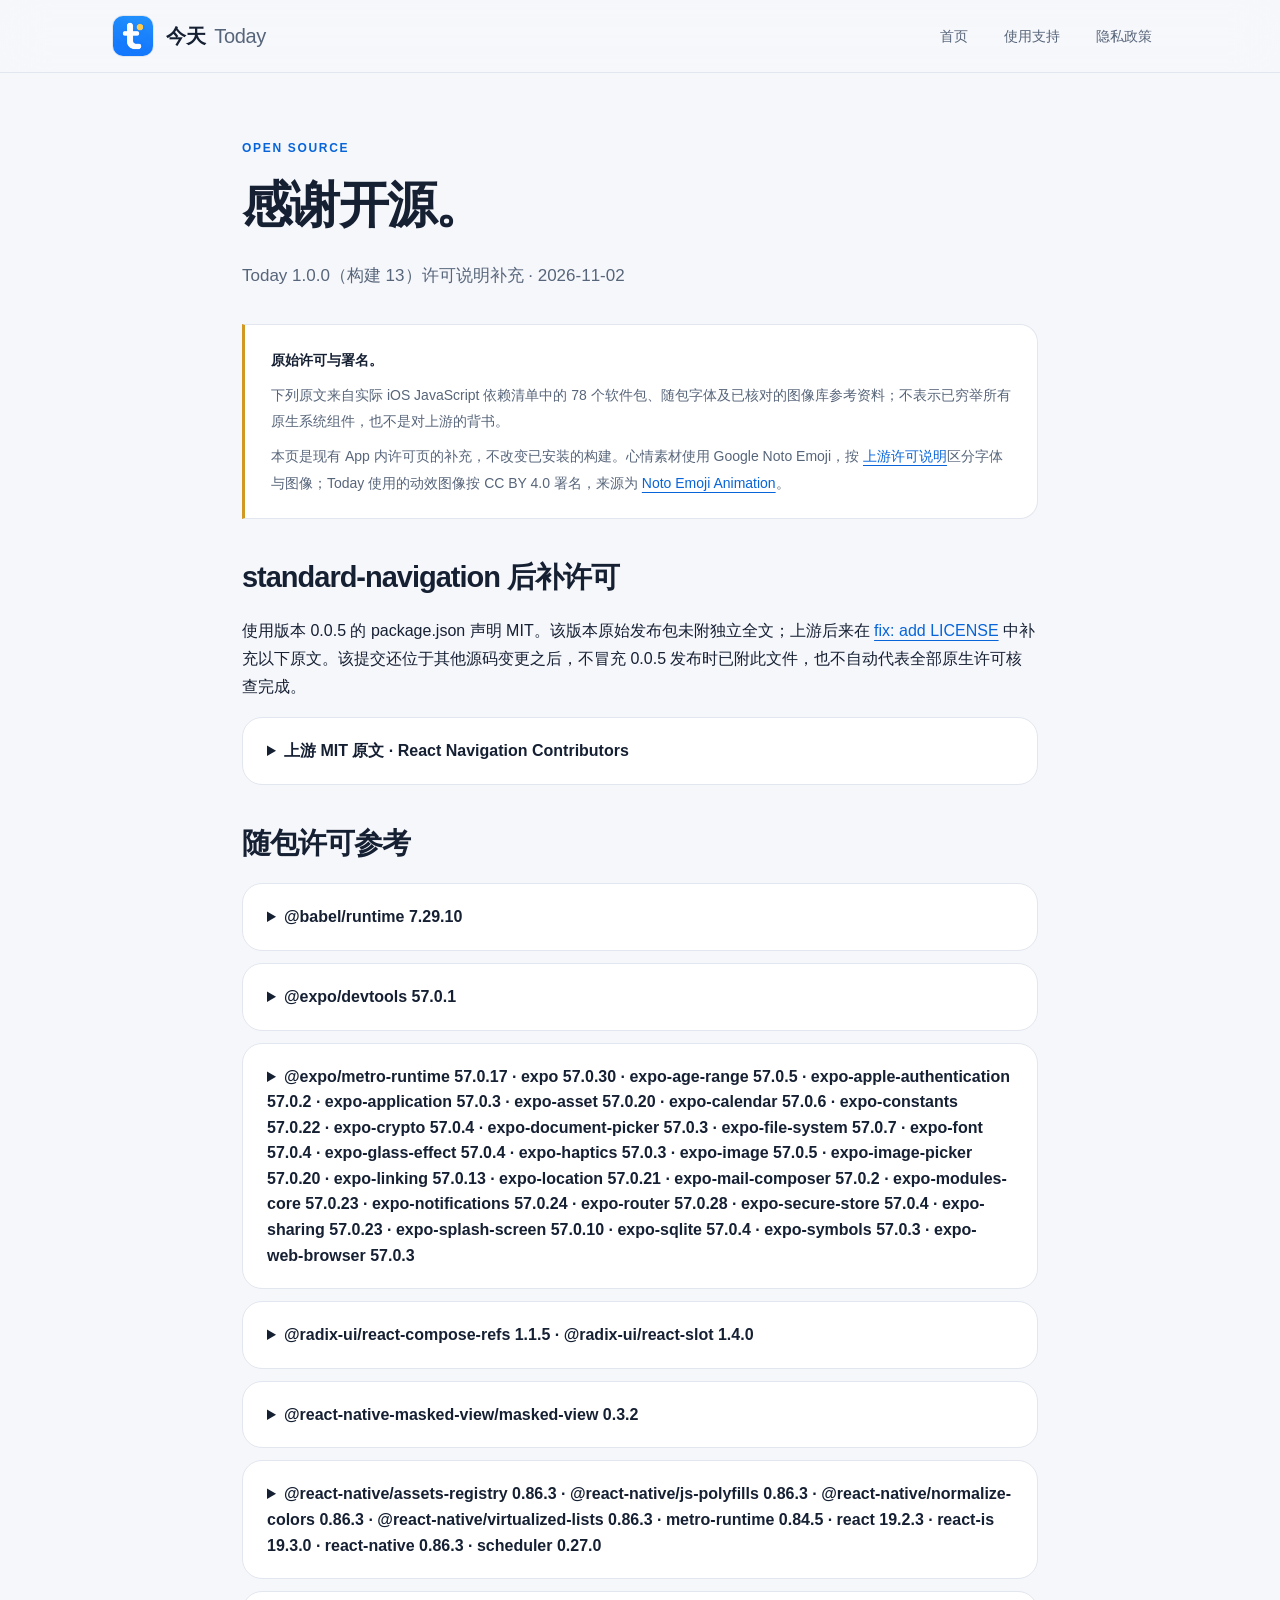
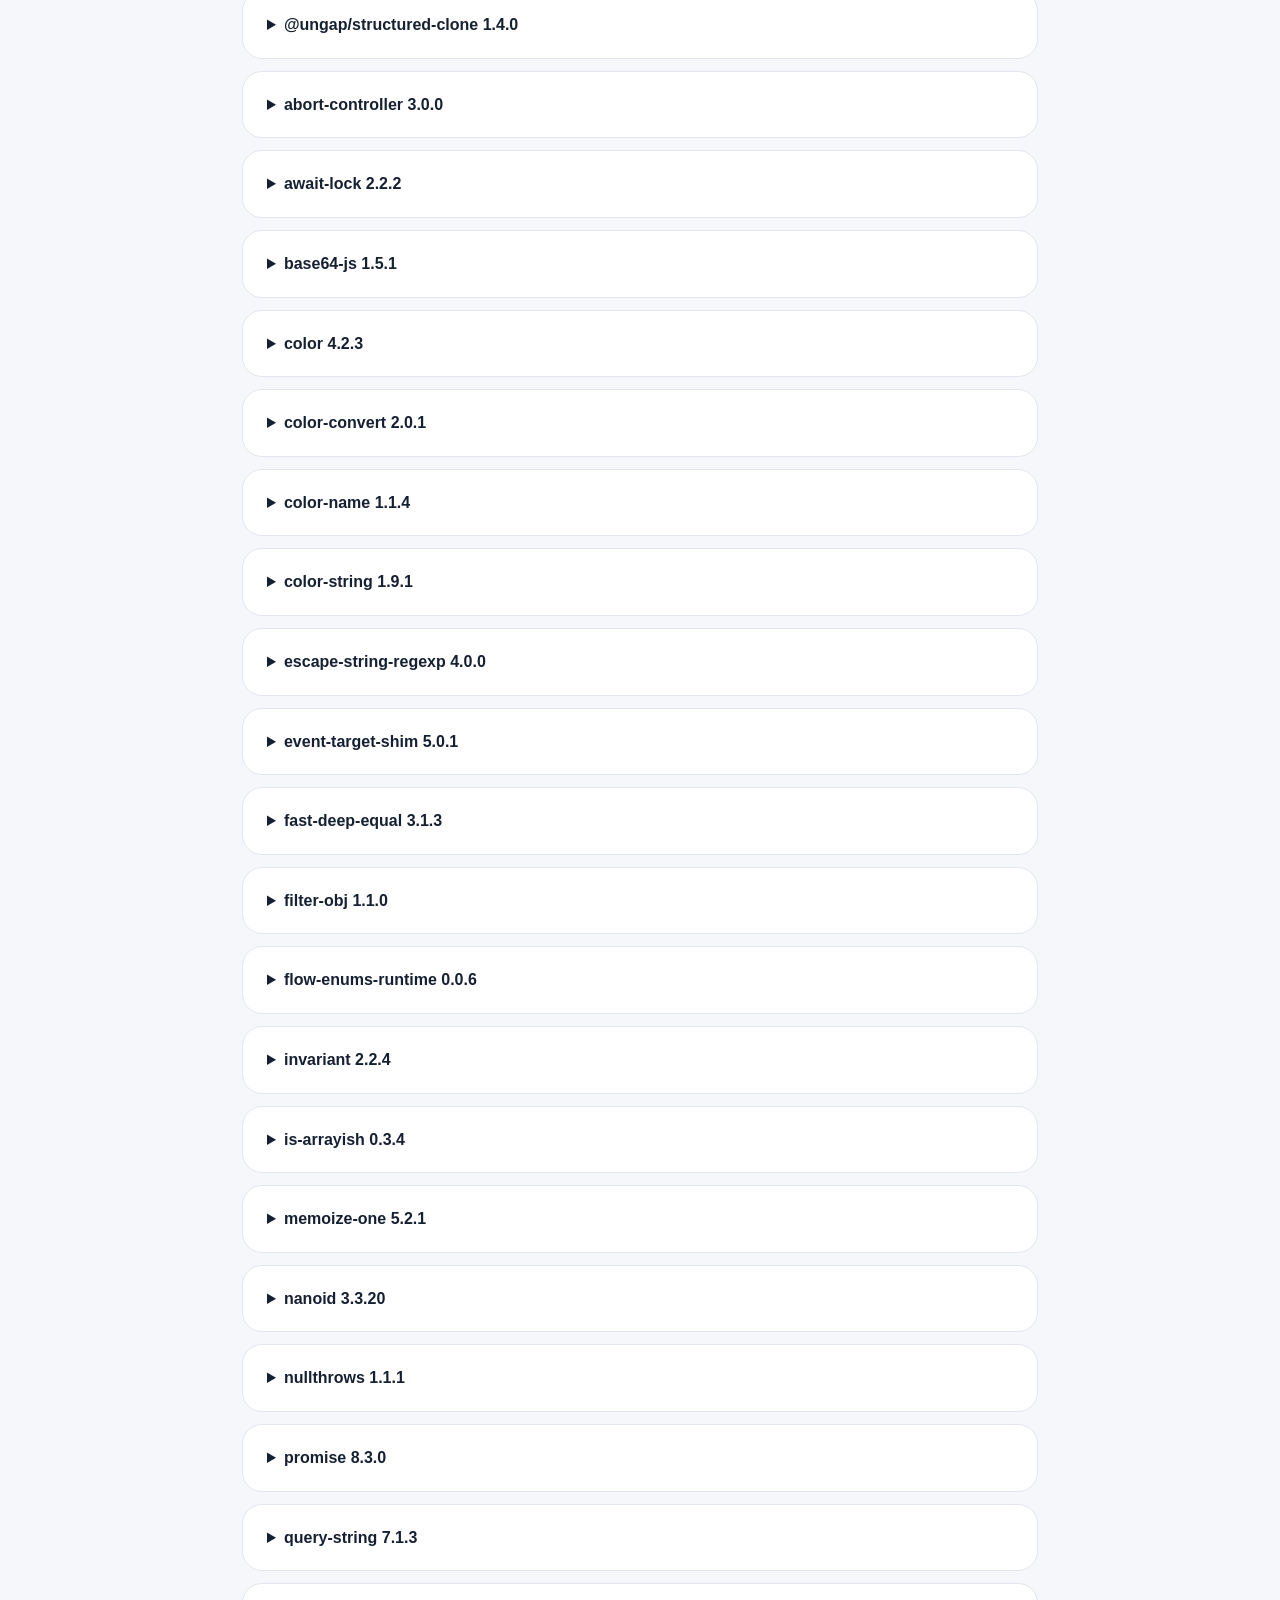
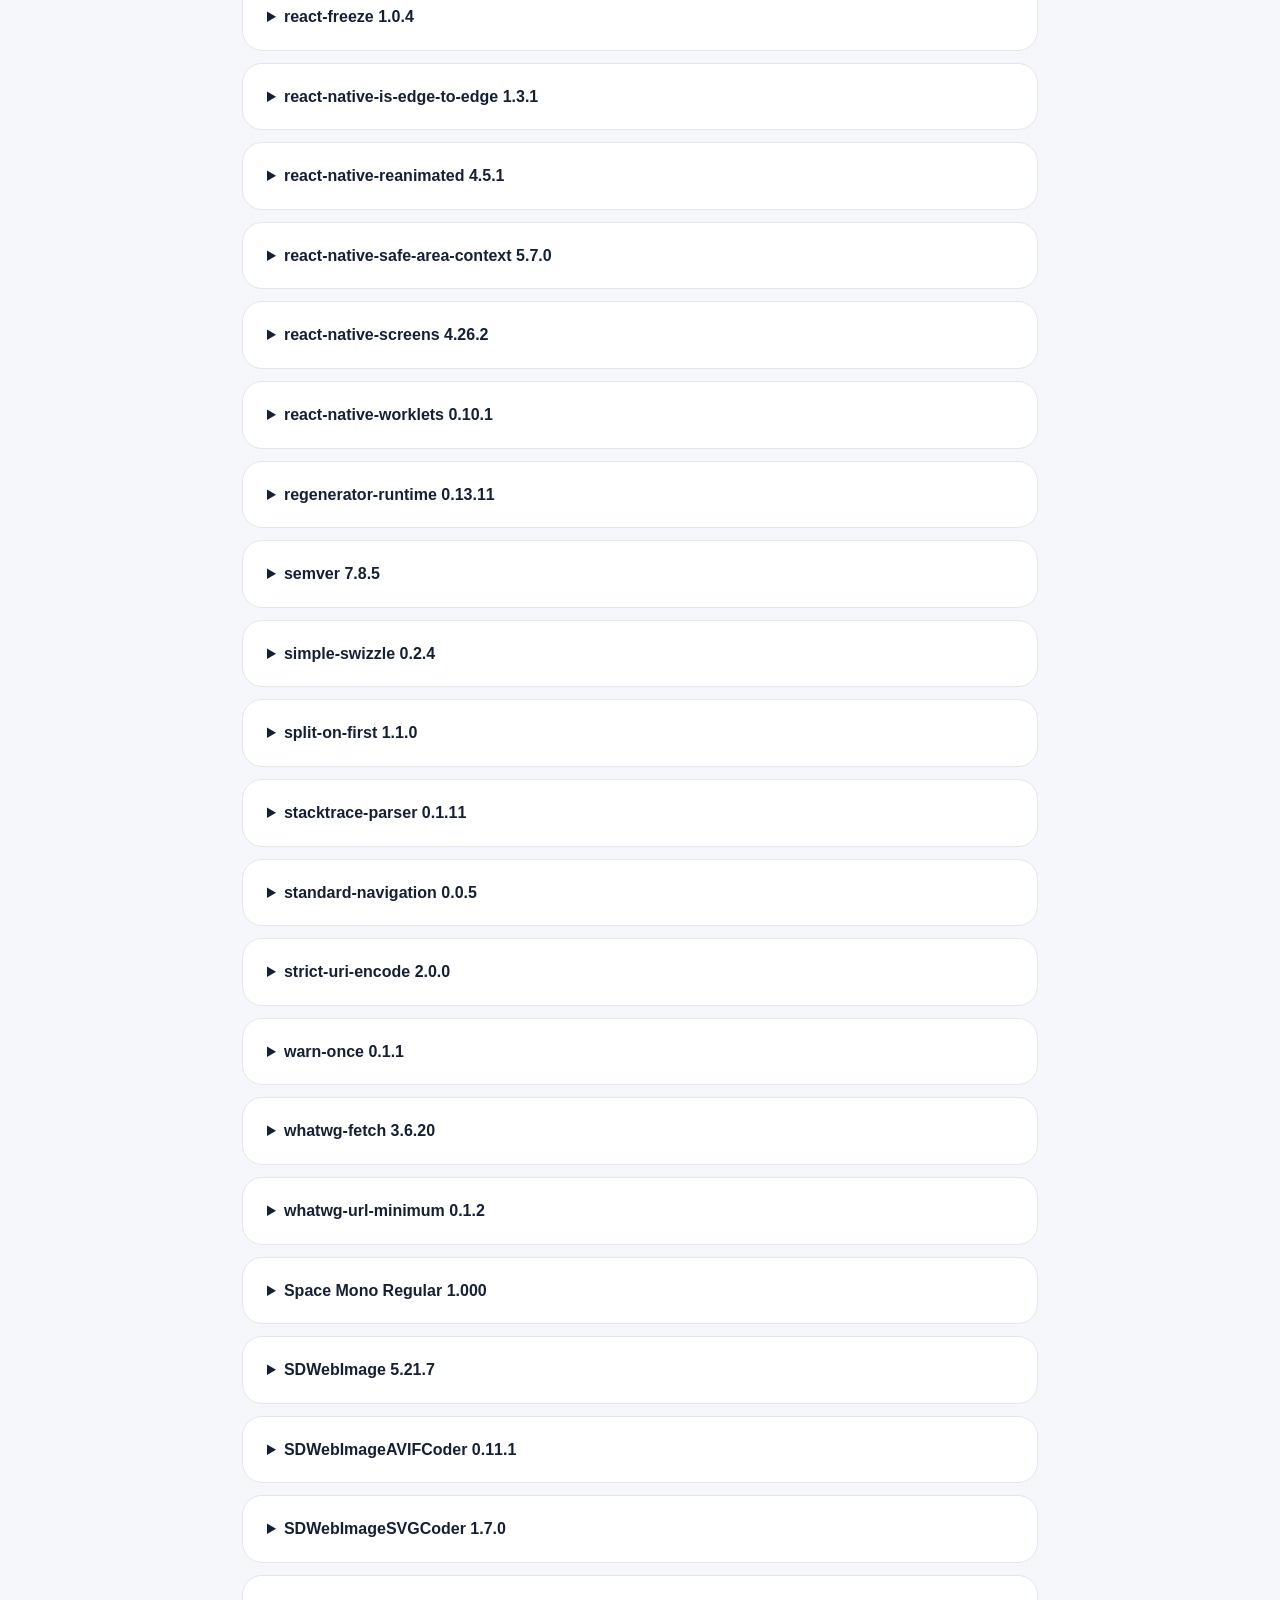
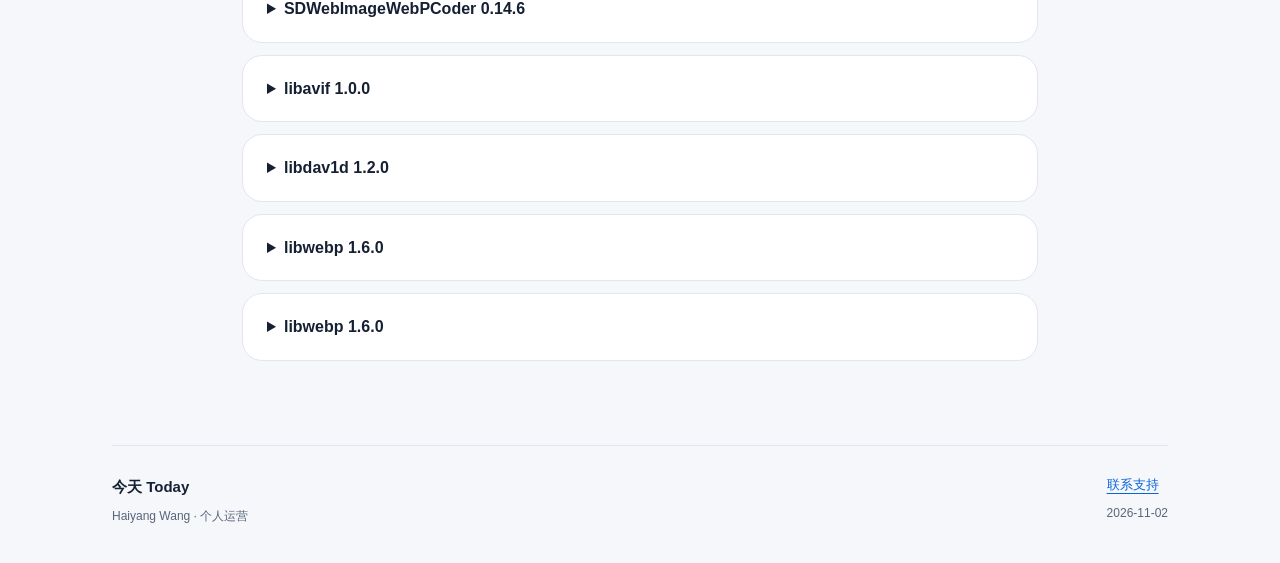
==== licenses.html @ b15b63c3 "Publish build 13 privacy, support and license supplement" ====
<!doctype html>
<html lang="zh-CN"><head><meta charset="utf-8"><meta name="viewport" content="width=device-width, initial-scale=1"><meta name="robots" content="noindex, nofollow"><meta name="color-scheme" content="light dark"><title>开源软件说明 · 今天 Today</title><link rel="icon" href="assets/app-icon.png"><link rel="stylesheet" href="assets/site.css"></head>
<body><a class="skip" href="#main">跳到正文</a><header class="site-header"><div class="header-inner"><a class="brand" href="index.html"><img src="assets/app-icon.png" width="42" height="42" alt=""><span>今天 <span class="brand-en">Today</span></span></a><nav aria-label="主要导航"><a href="index.html">首页</a><a href="support.html">使用支持</a><a href="privacy.html">隐私政策</a></nav></div></header>
<main id="main" class="page narrow"><header class="document-header"><p class="eyebrow">OPEN SOURCE</p><h1>感谢开源。</h1><p class="lead">Today 1.0.0（构建 13）许可说明补充 · 2026-11-02</p></header>
<aside class="notice"><strong>原始许可与署名。</strong><p>下列原文来自实际 iOS JavaScript 依赖清单中的 78 个软件包、随包字体及已核对的图像库参考资料；不表示已穷举所有原生系统组件，也不是对上游的背书。</p><p>本页是现有 App 内许可页的补充，不改变已安装的构建。心情素材使用 Google Noto Emoji，按 <a href="https://github.com/googlefonts/noto-emoji/blob/main/LICENSE" rel="noreferrer">上游许可说明</a>区分字体与图像；Today 使用的动效图像按 CC BY 4.0 署名，来源为 <a href="https://googlefonts.github.io/noto-emoji-animation/" rel="noreferrer">Noto Emoji Animation</a>。</p></aside>
<section class="faq" aria-labelledby="supplement"><h2 id="supplement">standard-navigation 后补许可</h2><p>使用版本 0.0.5 的 package.json 声明 MIT。该版本原始发布包未附独立全文；上游后来在 <a href="https://github.com/react-navigation/standard-navigation/commit/33f3d3c976a24bad9fe32583939318bc143fa41b" rel="noreferrer">fix: add LICENSE</a> 中补充以下原文。该提交还位于其他源码变更之后，不冒充 0.0.5 发布时已附此文件，也不自动代表全部原生许可核查完成。</p><details><summary>上游 MIT 原文 · React Navigation Contributors</summary><div><pre>MIT License

Copyright (c) 2026 React Navigation Contributors

Permission is hereby granted, free of charge, to any person obtaining a copy
of this software and associated documentation files (the &quot;Software&quot;), to deal
in the Software without restriction, including without limitation the rights
to use, copy, modify, merge, publish, distribute, sublicense, and/or sell
copies of the Software, and to permit persons to whom the Software is
furnished to do so, subject to the following conditions:

The above copyright notice and this permission notice shall be included in all
copies or substantial portions of the Software.

THE SOFTWARE IS PROVIDED &quot;AS IS&quot;, WITHOUT WARRANTY OF ANY KIND, EXPRESS OR
IMPLIED, INCLUDING BUT NOT LIMITED TO THE WARRANTIES OF MERCHANTABILITY,
FITNESS FOR A PARTICULAR PURPOSE AND NONINFRINGEMENT. IN NO EVENT SHALL THE
AUTHORS OR COPYRIGHT HOLDERS BE LIABLE FOR ANY CLAIM, DAMAGES OR OTHER
LIABILITY, WHETHER IN AN ACTION OF CONTRACT, TORT OR OTHERWISE, ARISING FROM,
OUT OF OR IN CONNECTION WITH THE SOFTWARE OR THE USE OR OTHER DEALINGS IN THE
SOFTWARE.
</pre></div></details></section>
<section class="faq" aria-labelledby="catalogue"><h2 id="catalogue">随包许可参考</h2><details><summary>@babel/runtime 7.29.10</summary><div><p>MIT</p><pre>MIT License

Copyright (c) 2014-present Sebastian McKenzie and other contributors

Permission is hereby granted, free of charge, to any person obtaining
a copy of this software and associated documentation files (the
&quot;Software&quot;), to deal in the Software without restriction, including
without limitation the rights to use, copy, modify, merge, publish,
distribute, sublicense, and/or sell copies of the Software, and to
permit persons to whom the Software is furnished to do so, subject to
the following conditions:

The above copyright notice and this permission notice shall be
included in all copies or substantial portions of the Software.

THE SOFTWARE IS PROVIDED &quot;AS IS&quot;, WITHOUT WARRANTY OF ANY KIND,
EXPRESS OR IMPLIED, INCLUDING BUT NOT LIMITED TO THE WARRANTIES OF
MERCHANTABILITY, FITNESS FOR A PARTICULAR PURPOSE AND
NONINFRINGEMENT. IN NO EVENT SHALL THE AUTHORS OR COPYRIGHT HOLDERS BE
LIABLE FOR ANY CLAIM, DAMAGES OR OTHER LIABILITY, WHETHER IN AN ACTION
OF CONTRACT, TORT OR OTHERWISE, ARISING FROM, OUT OF OR IN CONNECTION
WITH THE SOFTWARE OR THE USE OR OTHER DEALINGS IN THE SOFTWARE.
</pre></div></details>
<details><summary>@expo/devtools 57.0.1</summary><div><p>MIT</p><pre>The MIT License (MIT)

Copyright (c) 2015-present 650 Industries, Inc. (aka Expo)

Permission is hereby granted, free of charge, to any person obtaining a copy
of this software and associated documentation files (the &quot;Software&quot;), to deal
in the Software without restriction, including without limitation the rights
to use, copy, modify, merge, publish, distribute, sublicense, and/or sell
copies of the Software, and to permit persons to whom the Software is
furnished to do so, subject to the following conditions:

The above copyright notice and this permission notice shall be included in all
copies or substantial portions of the Software.

THE SOFTWARE IS PROVIDED &quot;AS IS&quot;, WITHOUT WARRANTY OF ANY KIND, EXPRESS OR
IMPLIED, INCLUDING BUT NOT LIMITED TO THE WARRANTIES OF MERCHANTABILITY,
FITNESS FOR A PARTICULAR PURPOSE AND NONINFRINGEMENT. IN NO EVENT SHALL THE
AUTHORS OR COPYRIGHT HOLDERS BE LIABLE FOR ANY CLAIM, DAMAGES OR OTHER
LIABILITY, WHETHER IN AN ACTION OF CONTRACT, TORT OR OTHERWISE, ARISING FROM,
OUT OF OR IN CONNECTION WITH THE SOFTWARE OR THE USE OR OTHER DEALINGS IN THE
SOFTWARE.

</pre></div></details>
<details><summary>@expo/metro-runtime 57.0.17 · expo 57.0.30 · expo-age-range 57.0.5 · expo-apple-authentication 57.0.2 · expo-application 57.0.3 · expo-asset 57.0.20 · expo-calendar 57.0.6 · expo-constants 57.0.22 · expo-crypto 57.0.4 · expo-document-picker 57.0.3 · expo-file-system 57.0.7 · expo-font 57.0.4 · expo-glass-effect 57.0.4 · expo-haptics 57.0.3 · expo-image 57.0.5 · expo-image-picker 57.0.20 · expo-linking 57.0.13 · expo-location 57.0.21 · expo-mail-composer 57.0.2 · expo-modules-core 57.0.23 · expo-notifications 57.0.24 · expo-router 57.0.28 · expo-secure-store 57.0.4 · expo-sharing 57.0.23 · expo-splash-screen 57.0.10 · expo-sqlite 57.0.4 · expo-symbols 57.0.3 · expo-web-browser 57.0.3</summary><div><p>MIT</p><pre>The MIT License (MIT)

Copyright (c) 2015-present 650 Industries, Inc. (aka Expo)

Permission is hereby granted, free of charge, to any person obtaining a copy
of this software and associated documentation files (the &quot;Software&quot;), to deal
in the Software without restriction, including without limitation the rights
to use, copy, modify, merge, publish, distribute, sublicense, and/or sell
copies of the Software, and to permit persons to whom the Software is
furnished to do so, subject to the following conditions:

The above copyright notice and this permission notice shall be included in all
copies or substantial portions of the Software.

THE SOFTWARE IS PROVIDED &quot;AS IS&quot;, WITHOUT WARRANTY OF ANY KIND, EXPRESS OR
IMPLIED, INCLUDING BUT NOT LIMITED TO THE WARRANTIES OF MERCHANTABILITY,
FITNESS FOR A PARTICULAR PURPOSE AND NONINFRINGEMENT. IN NO EVENT SHALL THE
AUTHORS OR COPYRIGHT HOLDERS BE LIABLE FOR ANY CLAIM, DAMAGES OR OTHER
LIABILITY, WHETHER IN AN ACTION OF CONTRACT, TORT OR OTHERWISE, ARISING FROM,
OUT OF OR IN CONNECTION WITH THE SOFTWARE OR THE USE OR OTHER DEALINGS IN THE
SOFTWARE.
</pre></div></details>
<details><summary>@radix-ui/react-compose-refs 1.1.5 · @radix-ui/react-slot 1.4.0</summary><div><p>MIT</p><pre>MIT License

Copyright (c) 2022 WorkOS

Permission is hereby granted, free of charge, to any person obtaining a copy
of this software and associated documentation files (the &quot;Software&quot;), to deal
in the Software without restriction, including without limitation the rights
to use, copy, modify, merge, publish, distribute, sublicense, and/or sell
copies of the Software, and to permit persons to whom the Software is
furnished to do so, subject to the following conditions:

The above copyright notice and this permission notice shall be included in all
copies or substantial portions of the Software.

THE SOFTWARE IS PROVIDED &quot;AS IS&quot;, WITHOUT WARRANTY OF ANY KIND, EXPRESS OR
IMPLIED, INCLUDING BUT NOT LIMITED TO THE WARRANTIES OF MERCHANTABILITY,
FITNESS FOR A PARTICULAR PURPOSE AND NONINFRINGEMENT. IN NO EVENT SHALL THE
AUTHORS OR COPYRIGHT HOLDERS BE LIABLE FOR ANY CLAIM, DAMAGES OR OTHER
LIABILITY, WHETHER IN AN ACTION OF CONTRACT, TORT OR OTHERWISE, ARISING FROM,
OUT OF OR IN CONNECTION WITH THE SOFTWARE OR THE USE OR OTHER DEALINGS IN THE
SOFTWARE.
</pre></div></details>
<details><summary>@react-native-masked-view/masked-view 0.3.2</summary><div><p>MIT</p><pre>MIT License

Copyright (c) 2015-present, Facebook, Inc.

Permission is hereby granted, free of charge, to any person obtaining a copy
of this software and associated documentation files (the &quot;Software&quot;), to deal
in the Software without restriction, including without limitation the rights
to use, copy, modify, merge, publish, distribute, sublicense, and/or sell
copies of the Software, and to permit persons to whom the Software is
furnished to do so, subject to the following conditions:

The above copyright notice and this permission notice shall be included in all
copies or substantial portions of the Software.

THE SOFTWARE IS PROVIDED &quot;AS IS&quot;, WITHOUT WARRANTY OF ANY KIND, EXPRESS OR
IMPLIED, INCLUDING BUT NOT LIMITED TO THE WARRANTIES OF MERCHANTABILITY,
FITNESS FOR A PARTICULAR PURPOSE AND NONINFRINGEMENT. IN NO EVENT SHALL THE
AUTHORS OR COPYRIGHT HOLDERS BE LIABLE FOR ANY CLAIM, DAMAGES OR OTHER
LIABILITY, WHETHER IN AN ACTION OF CONTRACT, TORT OR OTHERWISE, ARISING FROM,
OUT OF OR IN CONNECTION WITH THE SOFTWARE OR THE USE OR OTHER DEALINGS IN THE
SOFTWARE.
</pre></div></details>
<details><summary>@react-native/assets-registry 0.86.3 · @react-native/js-polyfills 0.86.3 · @react-native/normalize-colors 0.86.3 · @react-native/virtualized-lists 0.86.3 · metro-runtime 0.84.5 · react 19.2.3 · react-is 19.3.0 · react-native 0.86.3 · scheduler 0.27.0</summary><div><p>MIT</p><pre>MIT License

Copyright (c) Meta Platforms, Inc. and affiliates.

Permission is hereby granted, free of charge, to any person obtaining a copy
of this software and associated documentation files (the &quot;Software&quot;), to deal
in the Software without restriction, including without limitation the rights
to use, copy, modify, merge, publish, distribute, sublicense, and/or sell
copies of the Software, and to permit persons to whom the Software is
furnished to do so, subject to the following conditions:

The above copyright notice and this permission notice shall be included in all
copies or substantial portions of the Software.

THE SOFTWARE IS PROVIDED &quot;AS IS&quot;, WITHOUT WARRANTY OF ANY KIND, EXPRESS OR
IMPLIED, INCLUDING BUT NOT LIMITED TO THE WARRANTIES OF MERCHANTABILITY,
FITNESS FOR A PARTICULAR PURPOSE AND NONINFRINGEMENT. IN NO EVENT SHALL THE
AUTHORS OR COPYRIGHT HOLDERS BE LIABLE FOR ANY CLAIM, DAMAGES OR OTHER
LIABILITY, WHETHER IN AN ACTION OF CONTRACT, TORT OR OTHERWISE, ARISING FROM,
OUT OF OR IN CONNECTION WITH THE SOFTWARE OR THE USE OR OTHER DEALINGS IN THE
SOFTWARE.
</pre></div></details>
<details><summary>@ungap/structured-clone 1.4.0</summary><div><p>ISC</p><pre>ISC License

Copyright (c) 2021, Andrea Giammarchi, @WebReflection

Permission to use, copy, modify, and/or distribute this software for any
purpose with or without fee is hereby granted, provided that the above
copyright notice and this permission notice appear in all copies.

THE SOFTWARE IS PROVIDED &quot;AS IS&quot; AND THE AUTHOR DISCLAIMS ALL WARRANTIES WITH
REGARD TO THIS SOFTWARE INCLUDING ALL IMPLIED WARRANTIES OF MERCHANTABILITY
AND FITNESS. IN NO EVENT SHALL THE AUTHOR BE LIABLE FOR ANY SPECIAL, DIRECT,
INDIRECT, OR CONSEQUENTIAL DAMAGES OR ANY DAMAGES WHATSOEVER RESULTING FROM
LOSS OF USE, DATA OR PROFITS, WHETHER IN AN ACTION OF CONTRACT, NEGLIGENCE
OR OTHER TORTIOUS ACTION, ARISING OUT OF OR IN CONNECTION WITH THE USE OR
PERFORMANCE OF THIS SOFTWARE.
</pre></div></details>
<details><summary>abort-controller 3.0.0</summary><div><p>MIT</p><pre>MIT License

Copyright (c) 2017 Toru Nagashima

Permission is hereby granted, free of charge, to any person obtaining a copy
of this software and associated documentation files (the &quot;Software&quot;), to deal
in the Software without restriction, including without limitation the rights
to use, copy, modify, merge, publish, distribute, sublicense, and/or sell
copies of the Software, and to permit persons to whom the Software is
furnished to do so, subject to the following conditions:

The above copyright notice and this permission notice shall be included in all
copies or substantial portions of the Software.

THE SOFTWARE IS PROVIDED &quot;AS IS&quot;, WITHOUT WARRANTY OF ANY KIND, EXPRESS OR
IMPLIED, INCLUDING BUT NOT LIMITED TO THE WARRANTIES OF MERCHANTABILITY,
FITNESS FOR A PARTICULAR PURPOSE AND NONINFRINGEMENT. IN NO EVENT SHALL THE
AUTHORS OR COPYRIGHT HOLDERS BE LIABLE FOR ANY CLAIM, DAMAGES OR OTHER
LIABILITY, WHETHER IN AN ACTION OF CONTRACT, TORT OR OTHERWISE, ARISING FROM,
OUT OF OR IN CONNECTION WITH THE SOFTWARE OR THE USE OR OTHER DEALINGS IN THE
SOFTWARE.
</pre></div></details>
<details><summary>await-lock 2.2.2</summary><div><p>MIT</p><pre>The MIT License (MIT)

Copyright (c) 2015-present James Ide

Permission is hereby granted, free of charge, to any person obtaining a copy
of this software and associated documentation files (the &quot;Software&quot;), to deal
in the Software without restriction, including without limitation the rights
to use, copy, modify, merge, publish, distribute, sublicense, and/or sell
copies of the Software, and to permit persons to whom the Software is
furnished to do so, subject to the following conditions:

The above copyright notice and this permission notice shall be included in all
copies or substantial portions of the Software.

THE SOFTWARE IS PROVIDED &quot;AS IS&quot;, WITHOUT WARRANTY OF ANY KIND, EXPRESS OR
IMPLIED, INCLUDING BUT NOT LIMITED TO THE WARRANTIES OF MERCHANTABILITY,
FITNESS FOR A PARTICULAR PURPOSE AND NONINFRINGEMENT. IN NO EVENT SHALL THE
AUTHORS OR COPYRIGHT HOLDERS BE LIABLE FOR ANY CLAIM, DAMAGES OR OTHER
LIABILITY, WHETHER IN AN ACTION OF CONTRACT, TORT OR OTHERWISE, ARISING FROM,
OUT OF OR IN CONNECTION WITH THE SOFTWARE OR THE USE OR OTHER DEALINGS IN THE
SOFTWARE.
</pre></div></details>
<details><summary>base64-js 1.5.1</summary><div><p>MIT</p><pre>The MIT License (MIT)

Copyright (c) 2014 Jameson Little

Permission is hereby granted, free of charge, to any person obtaining a copy
of this software and associated documentation files (the &quot;Software&quot;), to deal
in the Software without restriction, including without limitation the rights
to use, copy, modify, merge, publish, distribute, sublicense, and/or sell
copies of the Software, and to permit persons to whom the Software is
furnished to do so, subject to the following conditions:

The above copyright notice and this permission notice shall be included in
all copies or substantial portions of the Software.

THE SOFTWARE IS PROVIDED &quot;AS IS&quot;, WITHOUT WARRANTY OF ANY KIND, EXPRESS OR
IMPLIED, INCLUDING BUT NOT LIMITED TO THE WARRANTIES OF MERCHANTABILITY,
FITNESS FOR A PARTICULAR PURPOSE AND NONINFRINGEMENT. IN NO EVENT SHALL THE
AUTHORS OR COPYRIGHT HOLDERS BE LIABLE FOR ANY CLAIM, DAMAGES OR OTHER
LIABILITY, WHETHER IN AN ACTION OF CONTRACT, TORT OR OTHERWISE, ARISING FROM,
OUT OF OR IN CONNECTION WITH THE SOFTWARE OR THE USE OR OTHER DEALINGS IN
THE SOFTWARE.
</pre></div></details>
<details><summary>color 4.2.3</summary><div><p>MIT</p><pre>Copyright (c) 2012 Heather Arthur

Permission is hereby granted, free of charge, to any person obtaining
a copy of this software and associated documentation files (the
&quot;Software&quot;), to deal in the Software without restriction, including
without limitation the rights to use, copy, modify, merge, publish,
distribute, sublicense, and/or sell copies of the Software, and to
permit persons to whom the Software is furnished to do so, subject to
the following conditions:

The above copyright notice and this permission notice shall be
included in all copies or substantial portions of the Software.

THE SOFTWARE IS PROVIDED &quot;AS IS&quot;, WITHOUT WARRANTY OF ANY KIND,
EXPRESS OR IMPLIED, INCLUDING BUT NOT LIMITED TO THE WARRANTIES OF
MERCHANTABILITY, FITNESS FOR A PARTICULAR PURPOSE AND
NONINFRINGEMENT. IN NO EVENT SHALL THE AUTHORS OR COPYRIGHT HOLDERS BE
LIABLE FOR ANY CLAIM, DAMAGES OR OTHER LIABILITY, WHETHER IN AN ACTION
OF CONTRACT, TORT OR OTHERWISE, ARISING FROM, OUT OF OR IN CONNECTION
WITH THE SOFTWARE OR THE USE OR OTHER DEALINGS IN THE SOFTWARE.

</pre></div></details>
<details><summary>color-convert 2.0.1</summary><div><p>MIT</p><pre>Copyright (c) 2011-2016 Heather Arthur &lt;fayearthur@gmail.com&gt;

Permission is hereby granted, free of charge, to any person obtaining
a copy of this software and associated documentation files (the
&quot;Software&quot;), to deal in the Software without restriction, including
without limitation the rights to use, copy, modify, merge, publish,
distribute, sublicense, and/or sell copies of the Software, and to
permit persons to whom the Software is furnished to do so, subject to
the following conditions:

The above copyright notice and this permission notice shall be
included in all copies or substantial portions of the Software.

THE SOFTWARE IS PROVIDED &quot;AS IS&quot;, WITHOUT WARRANTY OF ANY KIND,
EXPRESS OR IMPLIED, INCLUDING BUT NOT LIMITED TO THE WARRANTIES OF
MERCHANTABILITY, FITNESS FOR A PARTICULAR PURPOSE AND
NONINFRINGEMENT. IN NO EVENT SHALL THE AUTHORS OR COPYRIGHT HOLDERS BE
LIABLE FOR ANY CLAIM, DAMAGES OR OTHER LIABILITY, WHETHER IN AN ACTION
OF CONTRACT, TORT OR OTHERWISE, ARISING FROM, OUT OF OR IN CONNECTION
WITH THE SOFTWARE OR THE USE OR OTHER DEALINGS IN THE SOFTWARE.

</pre></div></details>
<details><summary>color-name 1.1.4</summary><div><p>MIT</p><pre>The MIT License (MIT)
Copyright (c) 2015 Dmitry Ivanov

Permission is hereby granted, free of charge, to any person obtaining a copy of this software and associated documentation files (the &quot;Software&quot;), to deal in the Software without restriction, including without limitation the rights to use, copy, modify, merge, publish, distribute, sublicense, and/or sell copies of the Software, and to permit persons to whom the Software is furnished to do so, subject to the following conditions:

The above copyright notice and this permission notice shall be included in all copies or substantial portions of the Software.

THE SOFTWARE IS PROVIDED &quot;AS IS&quot;, WITHOUT WARRANTY OF ANY KIND, EXPRESS OR IMPLIED, INCLUDING BUT NOT LIMITED TO THE WARRANTIES OF MERCHANTABILITY, FITNESS FOR A PARTICULAR PURPOSE AND NONINFRINGEMENT. IN NO EVENT SHALL THE AUTHORS OR COPYRIGHT HOLDERS BE LIABLE FOR ANY CLAIM, DAMAGES OR OTHER LIABILITY, WHETHER IN AN ACTION OF CONTRACT, TORT OR OTHERWISE, ARISING FROM, OUT OF OR IN CONNECTION WITH THE SOFTWARE OR THE USE OR OTHER DEALINGS IN THE SOFTWARE.</pre></div></details>
<details><summary>color-string 1.9.1</summary><div><p>MIT</p><pre>Copyright (c) 2011 Heather Arthur &lt;fayearthur@gmail.com&gt;

Permission is hereby granted, free of charge, to any person obtaining
a copy of this software and associated documentation files (the
&quot;Software&quot;), to deal in the Software without restriction, including
without limitation the rights to use, copy, modify, merge, publish,
distribute, sublicense, and/or sell copies of the Software, and to
permit persons to whom the Software is furnished to do so, subject to
the following conditions:

The above copyright notice and this permission notice shall be
included in all copies or substantial portions of the Software.

THE SOFTWARE IS PROVIDED &quot;AS IS&quot;, WITHOUT WARRANTY OF ANY KIND,
EXPRESS OR IMPLIED, INCLUDING BUT NOT LIMITED TO THE WARRANTIES OF
MERCHANTABILITY, FITNESS FOR A PARTICULAR PURPOSE AND
NONINFRINGEMENT. IN NO EVENT SHALL THE AUTHORS OR COPYRIGHT HOLDERS BE
LIABLE FOR ANY CLAIM, DAMAGES OR OTHER LIABILITY, WHETHER IN AN ACTION
OF CONTRACT, TORT OR OTHERWISE, ARISING FROM, OUT OF OR IN CONNECTION
WITH THE SOFTWARE OR THE USE OR OTHER DEALINGS IN THE SOFTWARE.

</pre></div></details>
<details><summary>escape-string-regexp 4.0.0</summary><div><p>MIT</p><pre>MIT License

Copyright (c) Sindre Sorhus &lt;sindresorhus@gmail.com&gt; (https://sindresorhus.com)

Permission is hereby granted, free of charge, to any person obtaining a copy of this software and associated documentation files (the &quot;Software&quot;), to deal in the Software without restriction, including without limitation the rights to use, copy, modify, merge, publish, distribute, sublicense, and/or sell copies of the Software, and to permit persons to whom the Software is furnished to do so, subject to the following conditions:

The above copyright notice and this permission notice shall be included in all copies or substantial portions of the Software.

THE SOFTWARE IS PROVIDED &quot;AS IS&quot;, WITHOUT WARRANTY OF ANY KIND, EXPRESS OR IMPLIED, INCLUDING BUT NOT LIMITED TO THE WARRANTIES OF MERCHANTABILITY, FITNESS FOR A PARTICULAR PURPOSE AND NONINFRINGEMENT. IN NO EVENT SHALL THE AUTHORS OR COPYRIGHT HOLDERS BE LIABLE FOR ANY CLAIM, DAMAGES OR OTHER LIABILITY, WHETHER IN AN ACTION OF CONTRACT, TORT OR OTHERWISE, ARISING FROM, OUT OF OR IN CONNECTION WITH THE SOFTWARE OR THE USE OR OTHER DEALINGS IN THE SOFTWARE.
</pre></div></details>
<details><summary>event-target-shim 5.0.1</summary><div><p>MIT</p><pre>The MIT License (MIT)

Copyright (c) 2015 Toru Nagashima

Permission is hereby granted, free of charge, to any person obtaining a copy
of this software and associated documentation files (the &quot;Software&quot;), to deal
in the Software without restriction, including without limitation the rights
to use, copy, modify, merge, publish, distribute, sublicense, and/or sell
copies of the Software, and to permit persons to whom the Software is
furnished to do so, subject to the following conditions:

The above copyright notice and this permission notice shall be included in all
copies or substantial portions of the Software.

THE SOFTWARE IS PROVIDED &quot;AS IS&quot;, WITHOUT WARRANTY OF ANY KIND, EXPRESS OR
IMPLIED, INCLUDING BUT NOT LIMITED TO THE WARRANTIES OF MERCHANTABILITY,
FITNESS FOR A PARTICULAR PURPOSE AND NONINFRINGEMENT. IN NO EVENT SHALL THE
AUTHORS OR COPYRIGHT HOLDERS BE LIABLE FOR ANY CLAIM, DAMAGES OR OTHER
LIABILITY, WHETHER IN AN ACTION OF CONTRACT, TORT OR OTHERWISE, ARISING FROM,
OUT OF OR IN CONNECTION WITH THE SOFTWARE OR THE USE OR OTHER DEALINGS IN THE
SOFTWARE.

</pre></div></details>
<details><summary>fast-deep-equal 3.1.3</summary><div><p>MIT</p><pre>MIT License

Copyright (c) 2017 Evgeny Poberezkin

Permission is hereby granted, free of charge, to any person obtaining a copy
of this software and associated documentation files (the &quot;Software&quot;), to deal
in the Software without restriction, including without limitation the rights
to use, copy, modify, merge, publish, distribute, sublicense, and/or sell
copies of the Software, and to permit persons to whom the Software is
furnished to do so, subject to the following conditions:

The above copyright notice and this permission notice shall be included in all
copies or substantial portions of the Software.

THE SOFTWARE IS PROVIDED &quot;AS IS&quot;, WITHOUT WARRANTY OF ANY KIND, EXPRESS OR
IMPLIED, INCLUDING BUT NOT LIMITED TO THE WARRANTIES OF MERCHANTABILITY,
FITNESS FOR A PARTICULAR PURPOSE AND NONINFRINGEMENT. IN NO EVENT SHALL THE
AUTHORS OR COPYRIGHT HOLDERS BE LIABLE FOR ANY CLAIM, DAMAGES OR OTHER
LIABILITY, WHETHER IN AN ACTION OF CONTRACT, TORT OR OTHERWISE, ARISING FROM,
OUT OF OR IN CONNECTION WITH THE SOFTWARE OR THE USE OR OTHER DEALINGS IN THE
SOFTWARE.
</pre></div></details>
<details><summary>filter-obj 1.1.0</summary><div><p>MIT</p><pre>The MIT License (MIT)

Copyright (c) Sindre Sorhus &lt;sindresorhus@gmail.com&gt; (sindresorhus.com)

Permission is hereby granted, free of charge, to any person obtaining a copy
of this software and associated documentation files (the &quot;Software&quot;), to deal
in the Software without restriction, including without limitation the rights
to use, copy, modify, merge, publish, distribute, sublicense, and/or sell
copies of the Software, and to permit persons to whom the Software is
furnished to do so, subject to the following conditions:

The above copyright notice and this permission notice shall be included in
all copies or substantial portions of the Software.

THE SOFTWARE IS PROVIDED &quot;AS IS&quot;, WITHOUT WARRANTY OF ANY KIND, EXPRESS OR
IMPLIED, INCLUDING BUT NOT LIMITED TO THE WARRANTIES OF MERCHANTABILITY,
FITNESS FOR A PARTICULAR PURPOSE AND NONINFRINGEMENT. IN NO EVENT SHALL THE
AUTHORS OR COPYRIGHT HOLDERS BE LIABLE FOR ANY CLAIM, DAMAGES OR OTHER
LIABILITY, WHETHER IN AN ACTION OF CONTRACT, TORT OR OTHERWISE, ARISING FROM,
OUT OF OR IN CONNECTION WITH THE SOFTWARE OR THE USE OR OTHER DEALINGS IN
THE SOFTWARE.
</pre></div></details>
<details><summary>flow-enums-runtime 0.0.6</summary><div><p>MIT</p><pre>MIT License

Copyright (c) Facebook, Inc. and its affiliates.

Permission is hereby granted, free of charge, to any person obtaining a copy
of this software and associated documentation files (the &quot;Software&quot;), to deal
in the Software without restriction, including without limitation the rights
to use, copy, modify, merge, publish, distribute, sublicense, and/or sell
copies of the Software, and to permit persons to whom the Software is
furnished to do so, subject to the following conditions:

The above copyright notice and this permission notice shall be included in all
copies or substantial portions of the Software.

THE SOFTWARE IS PROVIDED &quot;AS IS&quot;, WITHOUT WARRANTY OF ANY KIND, EXPRESS OR
IMPLIED, INCLUDING BUT NOT LIMITED TO THE WARRANTIES OF MERCHANTABILITY,
FITNESS FOR A PARTICULAR PURPOSE AND NONINFRINGEMENT. IN NO EVENT SHALL THE
AUTHORS OR COPYRIGHT HOLDERS BE LIABLE FOR ANY CLAIM, DAMAGES OR OTHER
LIABILITY, WHETHER IN AN ACTION OF CONTRACT, TORT OR OTHERWISE, ARISING FROM,
OUT OF OR IN CONNECTION WITH THE SOFTWARE OR THE USE OR OTHER DEALINGS IN THE
SOFTWARE.
</pre></div></details>
<details><summary>invariant 2.2.4</summary><div><p>MIT</p><pre>MIT License

Copyright (c) 2013-present, Facebook, Inc.

Permission is hereby granted, free of charge, to any person obtaining a copy
of this software and associated documentation files (the &quot;Software&quot;), to deal
in the Software without restriction, including without limitation the rights
to use, copy, modify, merge, publish, distribute, sublicense, and/or sell
copies of the Software, and to permit persons to whom the Software is
furnished to do so, subject to the following conditions:

The above copyright notice and this permission notice shall be included in all
copies or substantial portions of the Software.

THE SOFTWARE IS PROVIDED &quot;AS IS&quot;, WITHOUT WARRANTY OF ANY KIND, EXPRESS OR
IMPLIED, INCLUDING BUT NOT LIMITED TO THE WARRANTIES OF MERCHANTABILITY,
FITNESS FOR A PARTICULAR PURPOSE AND NONINFRINGEMENT. IN NO EVENT SHALL THE
AUTHORS OR COPYRIGHT HOLDERS BE LIABLE FOR ANY CLAIM, DAMAGES OR OTHER
LIABILITY, WHETHER IN AN ACTION OF CONTRACT, TORT OR OTHERWISE, ARISING FROM,
OUT OF OR IN CONNECTION WITH THE SOFTWARE OR THE USE OR OTHER DEALINGS IN THE
SOFTWARE.
</pre></div></details>
<details><summary>is-arrayish 0.3.4</summary><div><p>MIT</p><pre>The MIT License (MIT)

Copyright (c) 2015 JD Ballard

Permission is hereby granted, free of charge, to any person obtaining a copy
of this software and associated documentation files (the &quot;Software&quot;), to deal
in the Software without restriction, including without limitation the rights
to use, copy, modify, merge, publish, distribute, sublicense, and/or sell
copies of the Software, and to permit persons to whom the Software is
furnished to do so, subject to the following conditions:

The above copyright notice and this permission notice shall be included in
all copies or substantial portions of the Software.

THE SOFTWARE IS PROVIDED &quot;AS IS&quot;, WITHOUT WARRANTY OF ANY KIND, EXPRESS OR
IMPLIED, INCLUDING BUT NOT LIMITED TO THE WARRANTIES OF MERCHANTABILITY,
FITNESS FOR A PARTICULAR PURPOSE AND NONINFRINGEMENT. IN NO EVENT SHALL THE
AUTHORS OR COPYRIGHT HOLDERS BE LIABLE FOR ANY CLAIM, DAMAGES OR OTHER
LIABILITY, WHETHER IN AN ACTION OF CONTRACT, TORT OR OTHERWISE, ARISING FROM,
OUT OF OR IN CONNECTION WITH THE SOFTWARE OR THE USE OR OTHER DEALINGS IN
THE SOFTWARE.
</pre></div></details>
<details><summary>memoize-one 5.2.1</summary><div><p>MIT</p><pre>MIT License

Copyright (c) 2019 Alexander Reardon

Permission is hereby granted, free of charge, to any person obtaining a copy
of this software and associated documentation files (the &quot;Software&quot;), to deal
in the Software without restriction, including without limitation the rights
to use, copy, modify, merge, publish, distribute, sublicense, and/or sell
copies of the Software, and to permit persons to whom the Software is
furnished to do so, subject to the following conditions:

The above copyright notice and this permission notice shall be included in all
copies or substantial portions of the Software.

THE SOFTWARE IS PROVIDED &quot;AS IS&quot;, WITHOUT WARRANTY OF ANY KIND, EXPRESS OR
IMPLIED, INCLUDING BUT NOT LIMITED TO THE WARRANTIES OF MERCHANTABILITY,
FITNESS FOR A PARTICULAR PURPOSE AND NONINFRINGEMENT. IN NO EVENT SHALL THE
AUTHORS OR COPYRIGHT HOLDERS BE LIABLE FOR ANY CLAIM, DAMAGES OR OTHER
LIABILITY, WHETHER IN AN ACTION OF CONTRACT, TORT OR OTHERWISE, ARISING FROM,
OUT OF OR IN CONNECTION WITH THE SOFTWARE OR THE USE OR OTHER DEALINGS IN THE
SOFTWARE.</pre></div></details>
<details><summary>nanoid 3.3.20</summary><div><p>MIT</p><pre>The MIT License (MIT)

Copyright 2017 Andrey Sitnik &lt;andrey@sitnik.ru&gt;

Permission is hereby granted, free of charge, to any person obtaining a copy of
this software and associated documentation files (the &quot;Software&quot;), to deal in
the Software without restriction, including without limitation the rights to
use, copy, modify, merge, publish, distribute, sublicense, and/or sell copies of
the Software, and to permit persons to whom the Software is furnished to do so,
subject to the following conditions:

The above copyright notice and this permission notice shall be included in all
copies or substantial portions of the Software.

THE SOFTWARE IS PROVIDED &quot;AS IS&quot;, WITHOUT WARRANTY OF ANY KIND, EXPRESS OR
IMPLIED, INCLUDING BUT NOT LIMITED TO THE WARRANTIES OF MERCHANTABILITY, FITNESS
FOR A PARTICULAR PURPOSE AND NONINFRINGEMENT. IN NO EVENT SHALL THE AUTHORS OR
COPYRIGHT HOLDERS BE LIABLE FOR ANY CLAIM, DAMAGES OR OTHER LIABILITY, WHETHER
IN AN ACTION OF CONTRACT, TORT OR OTHERWISE, ARISING FROM, OUT OF OR IN
CONNECTION WITH THE SOFTWARE OR THE USE OR OTHER DEALINGS IN THE SOFTWARE.
</pre></div></details>
<details><summary>nullthrows 1.1.1</summary><div><p>MIT</p><pre>The MIT License (MIT)
Copyright (c) 2016 Andres Suarez

Permission is hereby granted, free of charge, to any person obtaining a copy of this software and associated documentation files (the &quot;Software&quot;), to deal in the Software without restriction, including without limitation the rights to use, copy, modify, merge, publish, distribute, sublicense, and/or sell copies of the Software, and to permit persons to whom the Software is furnished to do so, subject to the following conditions:

The above copyright notice and this permission notice shall be included in all copies or substantial portions of the Software.

THE SOFTWARE IS PROVIDED &quot;AS IS&quot;, WITHOUT WARRANTY OF ANY KIND, EXPRESS OR IMPLIED, INCLUDING BUT NOT LIMITED TO THE WARRANTIES OF MERCHANTABILITY, FITNESS FOR A PARTICULAR PURPOSE AND NONINFRINGEMENT. IN NO EVENT SHALL THE AUTHORS OR COPYRIGHT HOLDERS BE LIABLE FOR ANY CLAIM, DAMAGES OR OTHER LIABILITY, WHETHER IN AN ACTION OF CONTRACT, TORT OR OTHERWISE, ARISING FROM, OUT OF OR IN CONNECTION WITH THE SOFTWARE OR THE USE OR OTHER DEALINGS IN THE SOFTWARE.
</pre></div></details>
<details><summary>promise 8.3.0</summary><div><p>MIT</p><pre>Copyright (c) 2014 Forbes Lindesay

Permission is hereby granted, free of charge, to any person obtaining a copy
of this software and associated documentation files (the &quot;Software&quot;), to deal
in the Software without restriction, including without limitation the rights
to use, copy, modify, merge, publish, distribute, sublicense, and/or sell
copies of the Software, and to permit persons to whom the Software is
furnished to do so, subject to the following conditions:

The above copyright notice and this permission notice shall be included in
all copies or substantial portions of the Software.

THE SOFTWARE IS PROVIDED &quot;AS IS&quot;, WITHOUT WARRANTY OF ANY KIND, EXPRESS OR
IMPLIED, INCLUDING BUT NOT LIMITED TO THE WARRANTIES OF MERCHANTABILITY,
FITNESS FOR A PARTICULAR PURPOSE AND NONINFRINGEMENT. IN NO EVENT SHALL THE
AUTHORS OR COPYRIGHT HOLDERS BE LIABLE FOR ANY CLAIM, DAMAGES OR OTHER
LIABILITY, WHETHER IN AN ACTION OF CONTRACT, TORT OR OTHERWISE, ARISING FROM,
OUT OF OR IN CONNECTION WITH THE SOFTWARE OR THE USE OR OTHER DEALINGS IN
THE SOFTWARE.
</pre></div></details>
<details><summary>query-string 7.1.3</summary><div><p>MIT</p><pre>MIT License

Copyright (c) Sindre Sorhus &lt;sindresorhus@gmail.com&gt; (http://sindresorhus.com)

Permission is hereby granted, free of charge, to any person obtaining a copy of this software and associated documentation files (the &quot;Software&quot;), to deal in the Software without restriction, including without limitation the rights to use, copy, modify, merge, publish, distribute, sublicense, and/or sell copies of the Software, and to permit persons to whom the Software is furnished to do so, subject to the following conditions:

The above copyright notice and this permission notice shall be included in all copies or substantial portions of the Software.

THE SOFTWARE IS PROVIDED &quot;AS IS&quot;, WITHOUT WARRANTY OF ANY KIND, EXPRESS OR IMPLIED, INCLUDING BUT NOT LIMITED TO THE WARRANTIES OF MERCHANTABILITY, FITNESS FOR A PARTICULAR PURPOSE AND NONINFRINGEMENT. IN NO EVENT SHALL THE AUTHORS OR COPYRIGHT HOLDERS BE LIABLE FOR ANY CLAIM, DAMAGES OR OTHER LIABILITY, WHETHER IN AN ACTION OF CONTRACT, TORT OR OTHERWISE, ARISING FROM, OUT OF OR IN CONNECTION WITH THE SOFTWARE OR THE USE OR OTHER DEALINGS IN THE SOFTWARE.
</pre></div></details>
<details><summary>react-freeze 1.0.4</summary><div><p>MIT</p><pre>The MIT License (MIT)

Copyright (c) 2021 Software Mansion

Permission is hereby granted, free of charge, to any person obtaining a copy
of this software and associated documentation files (the &quot;Software&quot;), to deal
in the Software without restriction, including without limitation the rights
to use, copy, modify, merge, publish, distribute, sublicense, and/or sell
copies of the Software, and to permit persons to whom the Software is
furnished to do so, subject to the following conditions:

The above copyright notice and this permission notice shall be included in all
copies or substantial portions of the Software.

THE SOFTWARE IS PROVIDED &quot;AS IS&quot;, WITHOUT WARRANTY OF ANY KIND, EXPRESS OR
IMPLIED, INCLUDING BUT NOT LIMITED TO THE WARRANTIES OF MERCHANTABILITY,
FITNESS FOR A PARTICULAR PURPOSE AND NONINFRINGEMENT. IN NO EVENT SHALL THE
AUTHORS OR COPYRIGHT HOLDERS BE LIABLE FOR ANY CLAIM, DAMAGES OR OTHER
LIABILITY, WHETHER IN AN ACTION OF CONTRACT, TORT OR OTHERWISE, ARISING FROM,
OUT OF OR IN CONNECTION WITH THE SOFTWARE OR THE USE OR OTHER DEALINGS IN THE
SOFTWARE.
</pre></div></details>
<details><summary>react-native-is-edge-to-edge 1.3.1</summary><div><p>MIT</p><pre>MIT License

Copyright (c) 2024 Mathieu Acthernoene

Permission is hereby granted, free of charge, to any person obtaining a copy
of this software and associated documentation files (the &quot;Software&quot;), to deal
in the Software without restriction, including without limitation the rights
to use, copy, modify, merge, publish, distribute, sublicense, and/or sell
copies of the Software, and to permit persons to whom the Software is
furnished to do so, subject to the following conditions:

The above copyright notice and this permission notice shall be included in all
copies or substantial portions of the Software.

THE SOFTWARE IS PROVIDED &quot;AS IS&quot;, WITHOUT WARRANTY OF ANY KIND, EXPRESS OR
IMPLIED, INCLUDING BUT NOT LIMITED TO THE WARRANTIES OF MERCHANTABILITY,
FITNESS FOR A PARTICULAR PURPOSE AND NONINFRINGEMENT. IN NO EVENT SHALL THE
AUTHORS OR COPYRIGHT HOLDERS BE LIABLE FOR ANY CLAIM, DAMAGES OR OTHER
LIABILITY, WHETHER IN AN ACTION OF CONTRACT, TORT OR OTHERWISE, ARISING FROM,
OUT OF OR IN CONNECTION WITH THE SOFTWARE OR THE USE OR OTHER DEALINGS IN THE
SOFTWARE.
</pre></div></details>
<details><summary>react-native-reanimated 4.5.1</summary><div><p>MIT</p><pre>The MIT License (MIT)

Copyright (c) 2016 Software Mansion &lt;swmansion.com&gt;

Permission is hereby granted, free of charge, to any person obtaining a copy
of this software and associated documentation files (the &quot;Software&quot;), to deal
in the Software without restriction, including without limitation the rights
to use, copy, modify, merge, publish, distribute, sublicense, and/or sell
copies of the Software, and to permit persons to whom the Software is
furnished to do so, subject to the following conditions:

The above copyright notice and this permission notice shall be included in all
copies or substantial portions of the Software.

THE SOFTWARE IS PROVIDED &quot;AS IS&quot;, WITHOUT WARRANTY OF ANY KIND, EXPRESS OR
IMPLIED, INCLUDING BUT NOT LIMITED TO THE WARRANTIES OF MERCHANTABILITY,
FITNESS FOR A PARTICULAR PURPOSE AND NONINFRINGEMENT. IN NO EVENT SHALL THE
AUTHORS OR COPYRIGHT HOLDERS BE LIABLE FOR ANY CLAIM, DAMAGES OR OTHER
LIABILITY, WHETHER IN AN ACTION OF CONTRACT, TORT OR OTHERWISE, ARISING FROM,
OUT OF OR IN CONNECTION WITH THE SOFTWARE OR THE USE OR OTHER DEALINGS IN THE
SOFTWARE.
</pre></div></details>
<details><summary>react-native-safe-area-context 5.7.0</summary><div><p>MIT</p><pre>MIT License

Copyright (c) 2019 Th3rd Wave

Permission is hereby granted, free of charge, to any person obtaining a copy
of this software and associated documentation files (the &quot;Software&quot;), to deal
in the Software without restriction, including without limitation the rights
to use, copy, modify, merge, publish, distribute, sublicense, and/or sell
copies of the Software, and to permit persons to whom the Software is
furnished to do so, subject to the following conditions:

The above copyright notice and this permission notice shall be included in all
copies or substantial portions of the Software.

THE SOFTWARE IS PROVIDED &quot;AS IS&quot;, WITHOUT WARRANTY OF ANY KIND, EXPRESS OR
IMPLIED, INCLUDING BUT NOT LIMITED TO THE WARRANTIES OF MERCHANTABILITY,
FITNESS FOR A PARTICULAR PURPOSE AND NONINFRINGEMENT. IN NO EVENT SHALL THE
AUTHORS OR COPYRIGHT HOLDERS BE LIABLE FOR ANY CLAIM, DAMAGES OR OTHER
LIABILITY, WHETHER IN AN ACTION OF CONTRACT, TORT OR OTHERWISE, ARISING FROM,
OUT OF OR IN CONNECTION WITH THE SOFTWARE OR THE USE OR OTHER DEALINGS IN THE
SOFTWARE.
</pre></div></details>
<details><summary>react-native-screens 4.26.2</summary><div><p>MIT</p><pre>The MIT License (MIT)

Copyright (c) 2018 Software Mansion &lt;swmansion.com&gt;

Permission is hereby granted, free of charge, to any person obtaining a copy
of this software and associated documentation files (the &quot;Software&quot;), to deal
in the Software without restriction, including without limitation the rights
to use, copy, modify, merge, publish, distribute, sublicense, and/or sell
copies of the Software, and to permit persons to whom the Software is
furnished to do so, subject to the following conditions:

The above copyright notice and this permission notice shall be included in all
copies or substantial portions of the Software.

THE SOFTWARE IS PROVIDED &quot;AS IS&quot;, WITHOUT WARRANTY OF ANY KIND, EXPRESS OR
IMPLIED, INCLUDING BUT NOT LIMITED TO THE WARRANTIES OF MERCHANTABILITY,
FITNESS FOR A PARTICULAR PURPOSE AND NONINFRINGEMENT. IN NO EVENT SHALL THE
AUTHORS OR COPYRIGHT HOLDERS BE LIABLE FOR ANY CLAIM, DAMAGES OR OTHER
LIABILITY, WHETHER IN AN ACTION OF CONTRACT, TORT OR OTHERWISE, ARISING FROM,
OUT OF OR IN CONNECTION WITH THE SOFTWARE OR THE USE OR OTHER DEALINGS IN THE
SOFTWARE.
</pre></div></details>
<details><summary>react-native-worklets 0.10.1</summary><div><p>MIT</p><pre>MIT License

Copyright (c) 2024 nobody
Permission is hereby granted, free of charge, to any person obtaining a copy
of this software and associated documentation files (the &quot;Software&quot;), to deal
in the Software without restriction, including without limitation the rights
to use, copy, modify, merge, publish, distribute, sublicense, and/or sell
copies of the Software, and to permit persons to whom the Software is
furnished to do so, subject to the following conditions:

The above copyright notice and this permission notice shall be included in all
copies or substantial portions of the Software.

THE SOFTWARE IS PROVIDED &quot;AS IS&quot;, WITHOUT WARRANTY OF ANY KIND, EXPRESS OR
IMPLIED, INCLUDING BUT NOT LIMITED TO THE WARRANTIES OF MERCHANTABILITY,
FITNESS FOR A PARTICULAR PURPOSE AND NONINFRINGEMENT. IN NO EVENT SHALL THE
AUTHORS OR COPYRIGHT HOLDERS BE LIABLE FOR ANY CLAIM, DAMAGES OR OTHER
LIABILITY, WHETHER IN AN ACTION OF CONTRACT, TORT OR OTHERWISE, ARISING FROM,
OUT OF OR IN CONNECTION WITH THE SOFTWARE OR THE USE OR OTHER DEALINGS IN THE
SOFTWARE.
</pre></div></details>
<details><summary>regenerator-runtime 0.13.11</summary><div><p>MIT</p><pre>MIT License

Copyright (c) 2014-present, Facebook, Inc.

Permission is hereby granted, free of charge, to any person obtaining a copy
of this software and associated documentation files (the &quot;Software&quot;), to deal
in the Software without restriction, including without limitation the rights
to use, copy, modify, merge, publish, distribute, sublicense, and/or sell
copies of the Software, and to permit persons to whom the Software is
furnished to do so, subject to the following conditions:

The above copyright notice and this permission notice shall be included in all
copies or substantial portions of the Software.

THE SOFTWARE IS PROVIDED &quot;AS IS&quot;, WITHOUT WARRANTY OF ANY KIND, EXPRESS OR
IMPLIED, INCLUDING BUT NOT LIMITED TO THE WARRANTIES OF MERCHANTABILITY,
FITNESS FOR A PARTICULAR PURPOSE AND NONINFRINGEMENT. IN NO EVENT SHALL THE
AUTHORS OR COPYRIGHT HOLDERS BE LIABLE FOR ANY CLAIM, DAMAGES OR OTHER
LIABILITY, WHETHER IN AN ACTION OF CONTRACT, TORT OR OTHERWISE, ARISING FROM,
OUT OF OR IN CONNECTION WITH THE SOFTWARE OR THE USE OR OTHER DEALINGS IN THE
SOFTWARE.
</pre></div></details>
<details><summary>semver 7.8.5</summary><div><p>ISC</p><pre>The ISC License

Copyright (c) Isaac Z. Schlueter and Contributors

Permission to use, copy, modify, and/or distribute this software for any
purpose with or without fee is hereby granted, provided that the above
copyright notice and this permission notice appear in all copies.

THE SOFTWARE IS PROVIDED &quot;AS IS&quot; AND THE AUTHOR DISCLAIMS ALL WARRANTIES
WITH REGARD TO THIS SOFTWARE INCLUDING ALL IMPLIED WARRANTIES OF
MERCHANTABILITY AND FITNESS. IN NO EVENT SHALL THE AUTHOR BE LIABLE FOR
ANY SPECIAL, DIRECT, INDIRECT, OR CONSEQUENTIAL DAMAGES OR ANY DAMAGES
WHATSOEVER RESULTING FROM LOSS OF USE, DATA OR PROFITS, WHETHER IN AN
ACTION OF CONTRACT, NEGLIGENCE OR OTHER TORTIOUS ACTION, ARISING OUT OF OR
IN CONNECTION WITH THE USE OR PERFORMANCE OF THIS SOFTWARE.
</pre></div></details>
<details><summary>simple-swizzle 0.2.4</summary><div><p>MIT</p><pre>The MIT License (MIT)

Copyright (c) 2015 Josh Junon

Permission is hereby granted, free of charge, to any person obtaining a copy
of this software and associated documentation files (the &quot;Software&quot;), to deal
in the Software without restriction, including without limitation the rights
to use, copy, modify, merge, publish, distribute, sublicense, and/or sell
copies of the Software, and to permit persons to whom the Software is
furnished to do so, subject to the following conditions:

The above copyright notice and this permission notice shall be included in
all copies or substantial portions of the Software.

THE SOFTWARE IS PROVIDED &quot;AS IS&quot;, WITHOUT WARRANTY OF ANY KIND, EXPRESS OR
IMPLIED, INCLUDING BUT NOT LIMITED TO THE WARRANTIES OF MERCHANTABILITY,
FITNESS FOR A PARTICULAR PURPOSE AND NONINFRINGEMENT. IN NO EVENT SHALL THE
AUTHORS OR COPYRIGHT HOLDERS BE LIABLE FOR ANY CLAIM, DAMAGES OR OTHER
LIABILITY, WHETHER IN AN ACTION OF CONTRACT, TORT OR OTHERWISE, ARISING FROM,
OUT OF OR IN CONNECTION WITH THE SOFTWARE OR THE USE OR OTHER DEALINGS IN
THE SOFTWARE.
</pre></div></details>
<details><summary>split-on-first 1.1.0</summary><div><p>MIT</p><pre>MIT License

Copyright (c) Sindre Sorhus &lt;sindresorhus@gmail.com&gt; (sindresorhus.com)

Permission is hereby granted, free of charge, to any person obtaining a copy of this software and associated documentation files (the &quot;Software&quot;), to deal in the Software without restriction, including without limitation the rights to use, copy, modify, merge, publish, distribute, sublicense, and/or sell copies of the Software, and to permit persons to whom the Software is furnished to do so, subject to the following conditions:

The above copyright notice and this permission notice shall be included in all copies or substantial portions of the Software.

THE SOFTWARE IS PROVIDED &quot;AS IS&quot;, WITHOUT WARRANTY OF ANY KIND, EXPRESS OR IMPLIED, INCLUDING BUT NOT LIMITED TO THE WARRANTIES OF MERCHANTABILITY, FITNESS FOR A PARTICULAR PURPOSE AND NONINFRINGEMENT. IN NO EVENT SHALL THE AUTHORS OR COPYRIGHT HOLDERS BE LIABLE FOR ANY CLAIM, DAMAGES OR OTHER LIABILITY, WHETHER IN AN ACTION OF CONTRACT, TORT OR OTHERWISE, ARISING FROM, OUT OF OR IN CONNECTION WITH THE SOFTWARE OR THE USE OR OTHER DEALINGS IN THE SOFTWARE.
</pre></div></details>
<details><summary>stacktrace-parser 0.1.11</summary><div><p>MIT</p><pre>MIT License

Copyright (c) 2014-2019 Georg Tavonius

Permission is hereby granted, free of charge, to any person obtaining a copy
of this software and associated documentation files (the &quot;Software&quot;), to deal
in the Software without restriction, including without limitation the rights
to use, copy, modify, merge, publish, distribute, sublicense, and/or sell
copies of the Software, and to permit persons to whom the Software is
furnished to do so, subject to the following conditions:

The above copyright notice and this permission notice shall be included in all
copies or substantial portions of the Software.

THE SOFTWARE IS PROVIDED &quot;AS IS&quot;, WITHOUT WARRANTY OF ANY KIND, EXPRESS OR
IMPLIED, INCLUDING BUT NOT LIMITED TO THE WARRANTIES OF MERCHANTABILITY,
FITNESS FOR A PARTICULAR PURPOSE AND NONINFRINGEMENT. IN NO EVENT SHALL THE
AUTHORS OR COPYRIGHT HOLDERS BE LIABLE FOR ANY CLAIM, DAMAGES OR OTHER
LIABILITY, WHETHER IN AN ACTION OF CONTRACT, TORT OR OTHERWISE, ARISING FROM,
OUT OF OR IN CONNECTION WITH THE SOFTWARE OR THE USE OR OTHER DEALINGS IN THE
SOFTWARE.
</pre></div></details>
<details><summary>standard-navigation 0.0.5</summary><div><p>MIT</p><pre>standard-navigation 0.0.5
Author: Satyajit Sahoo
The upstream package.json declares: &quot;license&quot;: &quot;MIT&quot;.

The npm release and corresponding source commit do not include a separate LICENSE text. This entry preserves the upstream declaration; it does not substitute another project’s copyright notice or represent a completed license review.

Source: https://github.com/react-navigation/standard-navigation/tree/0016fae7800b9f27bab91326697b740a6d2266dc
</pre></div></details>
<details><summary>strict-uri-encode 2.0.0</summary><div><p>MIT</p><pre>The MIT License (MIT)

Copyright (c) Kevin Martensson &lt;kevinmartensson@gmail.com&gt; (github.com/kevva)

Permission is hereby granted, free of charge, to any person obtaining a copy
of this software and associated documentation files (the &quot;Software&quot;), to deal
in the Software without restriction, including without limitation the rights
to use, copy, modify, merge, publish, distribute, sublicense, and/or sell
copies of the Software, and to permit persons to whom the Software is
furnished to do so, subject to the following conditions:

The above copyright notice and this permission notice shall be included in
all copies or substantial portions of the Software.

THE SOFTWARE IS PROVIDED &quot;AS IS&quot;, WITHOUT WARRANTY OF ANY KIND, EXPRESS OR
IMPLIED, INCLUDING BUT NOT LIMITED TO THE WARRANTIES OF MERCHANTABILITY,
FITNESS FOR A PARTICULAR PURPOSE AND NONINFRINGEMENT. IN NO EVENT SHALL THE
AUTHORS OR COPYRIGHT HOLDERS BE LIABLE FOR ANY CLAIM, DAMAGES OR OTHER
LIABILITY, WHETHER IN AN ACTION OF CONTRACT, TORT OR OTHERWISE, ARISING FROM,
OUT OF OR IN CONNECTION WITH THE SOFTWARE OR THE USE OR OTHER DEALINGS IN
THE SOFTWARE.
</pre></div></details>
<details><summary>warn-once 0.1.1</summary><div><p>MIT</p><pre>MIT License

Copyright (c) 2022 Satyajit Sahoo

Permission is hereby granted, free of charge, to any person obtaining a copy
of this software and associated documentation files (the &quot;Software&quot;), to deal
in the Software without restriction, including without limitation the rights
to use, copy, modify, merge, publish, distribute, sublicense, and/or sell
copies of the Software, and to permit persons to whom the Software is
furnished to do so, subject to the following conditions:

The above copyright notice and this permission notice shall be included in all
copies or substantial portions of the Software.

THE SOFTWARE IS PROVIDED &quot;AS IS&quot;, WITHOUT WARRANTY OF ANY KIND, EXPRESS OR
IMPLIED, INCLUDING BUT NOT LIMITED TO THE WARRANTIES OF MERCHANTABILITY,
FITNESS FOR A PARTICULAR PURPOSE AND NONINFRINGEMENT. IN NO EVENT SHALL THE
AUTHORS OR COPYRIGHT HOLDERS BE LIABLE FOR ANY CLAIM, DAMAGES OR OTHER
LIABILITY, WHETHER IN AN ACTION OF CONTRACT, TORT OR OTHERWISE, ARISING FROM,
OUT OF OR IN CONNECTION WITH THE SOFTWARE OR THE USE OR OTHER DEALINGS IN THE
SOFTWARE.
</pre></div></details>
<details><summary>whatwg-fetch 3.6.20</summary><div><p>MIT</p><pre>Copyright (c) 2014-2023 GitHub, Inc.

Permission is hereby granted, free of charge, to any person obtaining
a copy of this software and associated documentation files (the
&quot;Software&quot;), to deal in the Software without restriction, including
without limitation the rights to use, copy, modify, merge, publish,
distribute, sublicense, and/or sell copies of the Software, and to
permit persons to whom the Software is furnished to do so, subject to
the following conditions:

The above copyright notice and this permission notice shall be
included in all copies or substantial portions of the Software.

THE SOFTWARE IS PROVIDED &quot;AS IS&quot;, WITHOUT WARRANTY OF ANY KIND,
EXPRESS OR IMPLIED, INCLUDING BUT NOT LIMITED TO THE WARRANTIES OF
MERCHANTABILITY, FITNESS FOR A PARTICULAR PURPOSE AND
NONINFRINGEMENT. IN NO EVENT SHALL THE AUTHORS OR COPYRIGHT HOLDERS BE
LIABLE FOR ANY CLAIM, DAMAGES OR OTHER LIABILITY, WHETHER IN AN ACTION
OF CONTRACT, TORT OR OTHERWISE, ARISING FROM, OUT OF OR IN CONNECTION
WITH THE SOFTWARE OR THE USE OR OTHER DEALINGS IN THE SOFTWARE.
</pre></div></details>
<details><summary>whatwg-url-minimum 0.1.2</summary><div><p>MIT</p><pre>MIT License

Copyright (c) Phil Pluckthun,
Copyright (c) 650 Industries, Inc. (aka Expo),
Copyright (c) Sebastian Mayr

Permission is hereby granted, free of charge, to any person obtaining a copy
of this software and associated documentation files (the &quot;Software&quot;), to deal
in the Software without restriction, including without limitation the rights
to use, copy, modify, merge, publish, distribute, sublicense, and/or sell
copies of the Software, and to permit persons to whom the Software is
furnished to do so, subject to the following conditions:

The above copyright notice and this permission notice shall be included in all
copies or substantial portions of the Software.

THE SOFTWARE IS PROVIDED &quot;AS IS&quot;, WITHOUT WARRANTY OF ANY KIND, EXPRESS OR
IMPLIED, INCLUDING BUT NOT LIMITED TO THE WARRANTIES OF MERCHANTABILITY,
FITNESS FOR A PARTICULAR PURPOSE AND NONINFRINGEMENT. IN NO EVENT SHALL THE
AUTHORS OR COPYRIGHT HOLDERS BE LIABLE FOR ANY CLAIM, DAMAGES OR OTHER
LIABILITY, WHETHER IN AN ACTION OF CONTRACT, TORT OR OTHERWISE, ARISING FROM,
OUT OF OR IN CONNECTION WITH THE SOFTWARE OR THE USE OR OTHER DEALINGS IN THE
SOFTWARE.
</pre></div></details>
<details><summary>Space Mono Regular 1.000</summary><div><p>OFL-1.1</p><pre>Bundled font metadata: Copyright 2016 Google Inc. All Rights Reserved.

Copyright 2016 The Space Mono Project Authors (https://github.com/googlefonts/spacemono)

This Font Software is licensed under the SIL Open Font License, Version 1.1.
This license is copied below, and is also available with a FAQ at:
http://scripts.sil.org/OFL


-----------------------------------------------------------
SIL OPEN FONT LICENSE Version 1.1 - 26 February 2007
-----------------------------------------------------------

PREAMBLE
The goals of the Open Font License (OFL) are to stimulate worldwide
development of collaborative font projects, to support the font creation
efforts of academic and linguistic communities, and to provide a free and
open framework in which fonts may be shared and improved in partnership
with others.

The OFL allows the licensed fonts to be used, studied, modified and
redistributed freely as long as they are not sold by themselves. The
fonts, including any derivative works, can be bundled, embedded, 
redistributed and/or sold with any software provided that any reserved
names are not used by derivative works. The fonts and derivatives,
however, cannot be released under any other type of license. The
requirement for fonts to remain under this license does not apply
to any document created using the fonts or their derivatives.

DEFINITIONS
&quot;Font Software&quot; refers to the set of files released by the Copyright
Holder(s) under this license and clearly marked as such. This may
include source files, build scripts and documentation.

&quot;Reserved Font Name&quot; refers to any names specified as such after the
copyright statement(s).

&quot;Original Version&quot; refers to the collection of Font Software components as
distributed by the Copyright Holder(s).

&quot;Modified Version&quot; refers to any derivative made by adding to, deleting,
or substituting -- in part or in whole -- any of the components of the
Original Version, by changing formats or by porting the Font Software to a
new environment.

&quot;Author&quot; refers to any designer, engineer, programmer, technical
writer or other person who contributed to the Font Software.

PERMISSION &amp; CONDITIONS
Permission is hereby granted, free of charge, to any person obtaining
a copy of the Font Software, to use, study, copy, merge, embed, modify,
redistribute, and sell modified and unmodified copies of the Font
Software, subject to the following conditions:

1) Neither the Font Software nor any of its individual components,
in Original or Modified Versions, may be sold by itself.

2) Original or Modified Versions of the Font Software may be bundled,
redistributed and/or sold with any software, provided that each copy
contains the above copyright notice and this license. These can be
included either as stand-alone text files, human-readable headers or
in the appropriate machine-readable metadata fields within text or
binary files as long as those fields can be easily viewed by the user.

3) No Modified Version of the Font Software may use the Reserved Font
Name(s) unless explicit written permission is granted by the corresponding
Copyright Holder. This restriction only applies to the primary font name as
presented to the users.

4) The name(s) of the Copyright Holder(s) or the Author(s) of the Font
Software shall not be used to promote, endorse or advertise any
Modified Version, except to acknowledge the contribution(s) of the
Copyright Holder(s) and the Author(s) or with their explicit written
permission.

5) The Font Software, modified or unmodified, in part or in whole,
must be distributed entirely under this license, and must not be
distributed under any other license. The requirement for fonts to
remain under this license does not apply to any document created
using the Font Software.

TERMINATION
This license becomes null and void if any of the above conditions are
not met.

DISCLAIMER
THE FONT SOFTWARE IS PROVIDED &quot;AS IS&quot;, WITHOUT WARRANTY OF ANY KIND,
EXPRESS OR IMPLIED, INCLUDING BUT NOT LIMITED TO ANY WARRANTIES OF
MERCHANTABILITY, FITNESS FOR A PARTICULAR PURPOSE AND NONINFRINGEMENT
OF COPYRIGHT, PATENT, TRADEMARK, OR OTHER RIGHT. IN NO EVENT SHALL THE
COPYRIGHT HOLDER BE LIABLE FOR ANY CLAIM, DAMAGES OR OTHER LIABILITY,
INCLUDING ANY GENERAL, SPECIAL, INDIRECT, INCIDENTAL, OR CONSEQUENTIAL
DAMAGES, WHETHER IN AN ACTION OF CONTRACT, TORT OR OTHERWISE, ARISING
FROM, OUT OF THE USE OR INABILITY TO USE THE FONT SOFTWARE OR FROM
OTHER DEALINGS IN THE FONT SOFTWARE.
</pre></div></details>
<details><summary>SDWebImage 5.21.7</summary><div><p>MIT</p><pre>Copyright (c) 2009-2020 Olivier Poitrey rs@dailymotion.com
 
Permission is hereby granted, free of charge, to any person obtaining a copy
of this software and associated documentation files (the &quot;Software&quot;), to deal
in the Software without restriction, including without limitation the rights
to use, copy, modify, merge, publish, distribute, sublicense, and/or sell
copies of the Software, and to permit persons to whom the Software is furnished
to do so, subject to the following conditions:
 
The above copyright notice and this permission notice shall be included in all
copies or substantial portions of the Software.
 
THE SOFTWARE IS PROVIDED &quot;AS IS&quot;, WITHOUT WARRANTY OF ANY KIND, EXPRESS OR
IMPLIED, INCLUDING BUT NOT LIMITED TO THE WARRANTIES OF MERCHANTABILITY,
FITNESS FOR A PARTICULAR PURPOSE AND NONINFRINGEMENT. IN NO EVENT SHALL THE
AUTHORS OR COPYRIGHT HOLDERS BE LIABLE FOR ANY CLAIM, DAMAGES OR OTHER
LIABILITY, WHETHER IN AN ACTION OF CONTRACT, TORT OR OTHERWISE, ARISING FROM,
OUT OF OR IN CONNECTION WITH THE SOFTWARE OR THE USE OR OTHER DEALINGS IN
THE SOFTWARE.

</pre></div></details>
<details><summary>SDWebImageAVIFCoder 0.11.1</summary><div><p>MIT</p><pre>Copyright (c) 2019 lizhuoli1126@126.com &lt;lizhuoli1126@126.com&gt;

Permission is hereby granted, free of charge, to any person obtaining a copy
of this software and associated documentation files (the &quot;Software&quot;), to deal
in the Software without restriction, including without limitation the rights
to use, copy, modify, merge, publish, distribute, sublicense, and/or sell
copies of the Software, and to permit persons to whom the Software is
furnished to do so, subject to the following conditions:

The above copyright notice and this permission notice shall be included in
all copies or substantial portions of the Software.

THE SOFTWARE IS PROVIDED &quot;AS IS&quot;, WITHOUT WARRANTY OF ANY KIND, EXPRESS OR
IMPLIED, INCLUDING BUT NOT LIMITED TO THE WARRANTIES OF MERCHANTABILITY,
FITNESS FOR A PARTICULAR PURPOSE AND NONINFRINGEMENT. IN NO EVENT SHALL THE
AUTHORS OR COPYRIGHT HOLDERS BE LIABLE FOR ANY CLAIM, DAMAGES OR OTHER
LIABILITY, WHETHER IN AN ACTION OF CONTRACT, TORT OR OTHERWISE, ARISING FROM,
OUT OF OR IN CONNECTION WITH THE SOFTWARE OR THE USE OR OTHER DEALINGS IN
THE SOFTWARE.
</pre></div></details>
<details><summary>SDWebImageSVGCoder 1.7.0</summary><div><p>MIT</p><pre>Copyright (c) 2018 lizhuoli1126@126.com &lt;lizhuoli1126@126.com&gt;

Permission is hereby granted, free of charge, to any person obtaining a copy
of this software and associated documentation files (the &quot;Software&quot;), to deal
in the Software without restriction, including without limitation the rights
to use, copy, modify, merge, publish, distribute, sublicense, and/or sell
copies of the Software, and to permit persons to whom the Software is
furnished to do so, subject to the following conditions:

The above copyright notice and this permission notice shall be included in
all copies or substantial portions of the Software.

THE SOFTWARE IS PROVIDED &quot;AS IS&quot;, WITHOUT WARRANTY OF ANY KIND, EXPRESS OR
IMPLIED, INCLUDING BUT NOT LIMITED TO THE WARRANTIES OF MERCHANTABILITY,
FITNESS FOR A PARTICULAR PURPOSE AND NONINFRINGEMENT. IN NO EVENT SHALL THE
AUTHORS OR COPYRIGHT HOLDERS BE LIABLE FOR ANY CLAIM, DAMAGES OR OTHER
LIABILITY, WHETHER IN AN ACTION OF CONTRACT, TORT OR OTHERWISE, ARISING FROM,
OUT OF OR IN CONNECTION WITH THE SOFTWARE OR THE USE OR OTHER DEALINGS IN
THE SOFTWARE.
</pre></div></details>
<details><summary>SDWebImageWebPCoder 0.14.6</summary><div><p>MIT</p><pre>Copyright (c) 2018 Bogdan Poplauschi

Permission is hereby granted, free of charge, to any person obtaining a copy
of this software and associated documentation files (the &quot;Software&quot;), to deal
in the Software without restriction, including without limitation the rights
to use, copy, modify, merge, publish, distribute, sublicense, and/or sell
copies of the Software, and to permit persons to whom the Software is
furnished to do so, subject to the following conditions:

The above copyright notice and this permission notice shall be included in
all copies or substantial portions of the Software.

THE SOFTWARE IS PROVIDED &quot;AS IS&quot;, WITHOUT WARRANTY OF ANY KIND, EXPRESS OR
IMPLIED, INCLUDING BUT NOT LIMITED TO THE WARRANTIES OF MERCHANTABILITY,
FITNESS FOR A PARTICULAR PURPOSE AND NONINFRINGEMENT. IN NO EVENT SHALL THE
AUTHORS OR COPYRIGHT HOLDERS BE LIABLE FOR ANY CLAIM, DAMAGES OR OTHER
LIABILITY, WHETHER IN AN ACTION OF CONTRACT, TORT OR OTHERWISE, ARISING FROM,
OUT OF OR IN CONNECTION WITH THE SOFTWARE OR THE USE OR OTHER DEALINGS IN
THE SOFTWARE.
</pre></div></details>
<details><summary>libavif 1.0.0</summary><div><p>BSD-2-Clause and included third-party notices</p><pre>Copyright 2019 Joe Drago. All rights reserved.

Redistribution and use in source and binary forms, with or without
modification, are permitted provided that the following conditions are met:

1. Redistributions of source code must retain the above copyright notice, this
list of conditions and the following disclaimer.

2. Redistributions in binary form must reproduce the above copyright notice,
this list of conditions and the following disclaimer in the documentation
and/or other materials provided with the distribution.

THIS SOFTWARE IS PROVIDED BY THE COPYRIGHT HOLDERS AND CONTRIBUTORS &quot;AS IS&quot;
AND ANY EXPRESS OR IMPLIED WARRANTIES, INCLUDING, BUT NOT LIMITED TO, THE
IMPLIED WARRANTIES OF MERCHANTABILITY AND FITNESS FOR A PARTICULAR PURPOSE ARE
DISCLAIMED. IN NO EVENT SHALL THE COPYRIGHT HOLDER OR CONTRIBUTORS BE LIABLE
FOR ANY DIRECT, INDIRECT, INCIDENTAL, SPECIAL, EXEMPLARY, OR CONSEQUENTIAL
DAMAGES (INCLUDING, BUT NOT LIMITED TO, PROCUREMENT OF SUBSTITUTE GOODS OR
SERVICES; LOSS OF USE, DATA, OR PROFITS; OR BUSINESS INTERRUPTION) HOWEVER
CAUSED AND ON ANY THEORY OF LIABILITY, WHETHER IN CONTRACT, STRICT LIABILITY,
OR TORT (INCLUDING NEGLIGENCE OR OTHERWISE) ARISING IN ANY WAY OUT OF THE USE
OF THIS SOFTWARE, EVEN IF ADVISED OF THE POSSIBILITY OF SUCH DAMAGE.

------------------------------------------------------------------------------

Files: src/obu.c

Copyright © 2018-2019, VideoLAN and dav1d authors
All rights reserved.

Redistribution and use in source and binary forms, with or without
modification, are permitted provided that the following conditions are met:

1. Redistributions of source code must retain the above copyright notice, this
   list of conditions and the following disclaimer.

2. Redistributions in binary form must reproduce the above copyright notice,
   this list of conditions and the following disclaimer in the documentation
   and/or other materials provided with the distribution.

THIS SOFTWARE IS PROVIDED BY THE COPYRIGHT HOLDERS AND CONTRIBUTORS &quot;AS IS&quot; AND
ANY EXPRESS OR IMPLIED WARRANTIES, INCLUDING, BUT NOT LIMITED TO, THE IMPLIED
WARRANTIES OF MERCHANTABILITY AND FITNESS FOR A PARTICULAR PURPOSE ARE
DISCLAIMED. IN NO EVENT SHALL THE COPYRIGHT OWNER OR CONTRIBUTORS BE LIABLE FOR
ANY DIRECT, INDIRECT, INCIDENTAL, SPECIAL, EXEMPLARY, OR CONSEQUENTIAL DAMAGES
(INCLUDING, BUT NOT LIMITED TO, PROCUREMENT OF SUBSTITUTE GOODS OR SERVICES;
LOSS OF USE, DATA, OR PROFITS; OR BUSINESS INTERRUPTION) HOWEVER CAUSED AND
ON ANY THEORY OF LIABILITY, WHETHER IN CONTRACT, STRICT LIABILITY, OR TORT
(INCLUDING NEGLIGENCE OR OTHERWISE) ARISING IN ANY WAY OUT OF THE USE OF THIS
SOFTWARE, EVEN IF ADVISED OF THE POSSIBILITY OF SUCH DAMAGE.

------------------------------------------------------------------------------

Files: apps/shared/iccjpeg.*

In plain English:

1. We don&#39;t promise that this software works.  (But if you find any bugs,
   please let us know!)
2. You can use this software for whatever you want.  You don&#39;t have to pay us.
3. You may not pretend that you wrote this software.  If you use it in a
   program, you must acknowledge somewhere in your documentation that
   you&#39;ve used the IJG code.

In legalese:

The authors make NO WARRANTY or representation, either express or implied,
with respect to this software, its quality, accuracy, merchantability, or
fitness for a particular purpose.  This software is provided &quot;AS IS&quot;, and you,
its user, assume the entire risk as to its quality and accuracy.

This software is copyright (C) 1991-2013, Thomas G. Lane, Guido Vollbeding.
All Rights Reserved except as specified below.

Permission is hereby granted to use, copy, modify, and distribute this
software (or portions thereof) for any purpose, without fee, subject to these
conditions:
(1) If any part of the source code for this software is distributed, then this
README file must be included, with this copyright and no-warranty notice
unaltered; and any additions, deletions, or changes to the original files
must be clearly indicated in accompanying documentation.
(2) If only executable code is distributed, then the accompanying
documentation must state that &quot;this software is based in part on the work of
the Independent JPEG Group&quot;.
(3) Permission for use of this software is granted only if the user accepts
full responsibility for any undesirable consequences; the authors accept
NO LIABILITY for damages of any kind.

These conditions apply to any software derived from or based on the IJG code,
not just to the unmodified library.  If you use our work, you ought to
acknowledge us.

Permission is NOT granted for the use of any IJG author&#39;s name or company name
in advertising or publicity relating to this software or products derived from
it.  This software may be referred to only as &quot;the Independent JPEG Group&#39;s
software&quot;.

We specifically permit and encourage the use of this software as the basis of
commercial products, provided that all warranty or liability claims are
assumed by the product vendor.


The Unix configuration script &quot;configure&quot; was produced with GNU Autoconf.
It is copyright by the Free Software Foundation but is freely distributable.
The same holds for its supporting scripts (config.guess, config.sub,
ltmain.sh).  Another support script, install-sh, is copyright by X Consortium
but is also freely distributable.

The IJG distribution formerly included code to read and write GIF files.
To avoid entanglement with the Unisys LZW patent, GIF reading support has
been removed altogether, and the GIF writer has been simplified to produce
&quot;uncompressed GIFs&quot;.  This technique does not use the LZW algorithm; the
resulting GIF files are larger than usual, but are readable by all standard
GIF decoders.

We are required to state that
    &quot;The Graphics Interchange Format(c) is the Copyright property of
    CompuServe Incorporated.  GIF(sm) is a Service Mark property of
    CompuServe Incorporated.&quot;

------------------------------------------------------------------------------

Files: contrib/gdk-pixbuf/*

Copyright 2020 Emmanuel Gil Peyrot. All rights reserved.

Redistribution and use in source and binary forms, with or without
modification, are permitted provided that the following conditions are met:

1. Redistributions of source code must retain the above copyright notice, this
list of conditions and the following disclaimer.

2. Redistributions in binary form must reproduce the above copyright notice,
this list of conditions and the following disclaimer in the documentation
and/or other materials provided with the distribution.

THIS SOFTWARE IS PROVIDED BY THE COPYRIGHT HOLDERS AND CONTRIBUTORS &quot;AS IS&quot;
AND ANY EXPRESS OR IMPLIED WARRANTIES, INCLUDING, BUT NOT LIMITED TO, THE
IMPLIED WARRANTIES OF MERCHANTABILITY AND FITNESS FOR A PARTICULAR PURPOSE ARE
DISCLAIMED. IN NO EVENT SHALL THE COPYRIGHT HOLDER OR CONTRIBUTORS BE LIABLE
FOR ANY DIRECT, INDIRECT, INCIDENTAL, SPECIAL, EXEMPLARY, OR CONSEQUENTIAL
DAMAGES (INCLUDING, BUT NOT LIMITED TO, PROCUREMENT OF SUBSTITUTE GOODS OR
SERVICES; LOSS OF USE, DATA, OR PROFITS; OR BUSINESS INTERRUPTION) HOWEVER
CAUSED AND ON ANY THEORY OF LIABILITY, WHETHER IN CONTRACT, STRICT LIABILITY,
OR TORT (INCLUDING NEGLIGENCE OR OTHERWISE) ARISING IN ANY WAY OUT OF THE USE
OF THIS SOFTWARE, EVEN IF ADVISED OF THE POSSIBILITY OF SUCH DAMAGE.

------------------------------------------------------------------------------

Files: android_jni/gradlew*


                                 Apache License
                           Version 2.0, January 2004
                        http://www.apache.org/licenses/

   TERMS AND CONDITIONS FOR USE, REPRODUCTION, AND DISTRIBUTION

   1. Definitions.

      &quot;License&quot; shall mean the terms and conditions for use, reproduction,
      and distribution as defined by Sections 1 through 9 of this document.

      &quot;Licensor&quot; shall mean the copyright owner or entity authorized by
      the copyright owner that is granting the License.

      &quot;Legal Entity&quot; shall mean the union of the acting entity and all
      other entities that control, are controlled by, or are under common
      control with that entity. For the purposes of this definition,
      &quot;control&quot; means (i) the power, direct or indirect, to cause the
      direction or management of such entity, whether by contract or
      otherwise, or (ii) ownership of fifty percent (50%) or more of the
      outstanding shares, or (iii) beneficial ownership of such entity.

      &quot;You&quot; (or &quot;Your&quot;) shall mean an individual or Legal Entity
      exercising permissions granted by this License.

      &quot;Source&quot; form shall mean the preferred form for making modifications,
      including but not limited to software source code, documentation
      source, and configuration files.

      &quot;Object&quot; form shall mean any form resulting from mechanical
      transformation or translation of a Source form, including but
      not limited to compiled object code, generated documentation,
      and conversions to other media types.

      &quot;Work&quot; shall mean the work of authorship, whether in Source or
      Object form, made available under the License, as indicated by a
      copyright notice that is included in or attached to the work
      (an example is provided in the Appendix below).

      &quot;Derivative Works&quot; shall mean any work, whether in Source or Object
      form, that is based on (or derived from) the Work and for which the
      editorial revisions, annotations, elaborations, or other modifications
      represent, as a whole, an original work of authorship. For the purposes
      of this License, Derivative Works shall not include works that remain
      separable from, or merely link (or bind by name) to the interfaces of,
      the Work and Derivative Works thereof.

      &quot;Contribution&quot; shall mean any work of authorship, including
      the original version of the Work and any modifications or additions
      to that Work or Derivative Works thereof, that is intentionally
      submitted to Licensor for inclusion in the Work by the copyright owner
      or by an individual or Legal Entity authorized to submit on behalf of
      the copyright owner. For the purposes of this definition, &quot;submitted&quot;
      means any form of electronic, verbal, or written communication sent
      to the Licensor or its representatives, including but not limited to
      communication on electronic mailing lists, source code control systems,
      and issue tracking systems that are managed by, or on behalf of, the
      Licensor for the purpose of discussing and improving the Work, but
      excluding communication that is conspicuously marked or otherwise
      designated in writing by the copyright owner as &quot;Not a Contribution.&quot;

      &quot;Contributor&quot; shall mean Licensor and any individual or Legal Entity
      on behalf of whom a Contribution has been received by Licensor and
      subsequently incorporated within the Work.

   2. Grant of Copyright License. Subject to the terms and conditions of
      this License, each Contributor hereby grants to You a perpetual,
      worldwide, non-exclusive, no-charge, royalty-free, irrevocable
      copyright license to reproduce, prepare Derivative Works of,
      publicly display, publicly perform, sublicense, and distribute the
      Work and such Derivative Works in Source or Object form.

   3. Grant of Patent License. Subject to the terms and conditions of
      this License, each Contributor hereby grants to You a perpetual,
      worldwide, non-exclusive, no-charge, royalty-free, irrevocable
      (except as stated in this section) patent license to make, have made,
      use, offer to sell, sell, import, and otherwise transfer the Work,
      where such license applies only to those patent claims licensable
      by such Contributor that are necessarily infringed by their
      Contribution(s) alone or by combination of their Contribution(s)
      with the Work to which such Contribution(s) was submitted. If You
      institute patent litigation against any entity (including a
      cross-claim or counterclaim in a lawsuit) alleging that the Work
      or a Contribution incorporated within the Work constitutes direct
      or contributory patent infringement, then any patent licenses
      granted to You under this License for that Work shall terminate
      as of the date such litigation is filed.

   4. Redistribution. You may reproduce and distribute copies of the
      Work or Derivative Works thereof in any medium, with or without
      modifications, and in Source or Object form, provided that You
      meet the following conditions:

      (a) You must give any other recipients of the Work or
          Derivative Works a copy of this License; and

      (b) You must cause any modified files to carry prominent notices
          stating that You changed the files; and

      (c) You must retain, in the Source form of any Derivative Works
          that You distribute, all copyright, patent, trademark, and
          attribution notices from the Source form of the Work,
          excluding those notices that do not pertain to any part of
          the Derivative Works; and

      (d) If the Work includes a &quot;NOTICE&quot; text file as part of its
          distribution, then any Derivative Works that You distribute must
          include a readable copy of the attribution notices contained
          within such NOTICE file, excluding those notices that do not
          pertain to any part of the Derivative Works, in at least one
          of the following places: within a NOTICE text file distributed
          as part of the Derivative Works; within the Source form or
          documentation, if provided along with the Derivative Works; or,
          within a display generated by the Derivative Works, if and
          wherever such third-party notices normally appear. The contents
          of the NOTICE file are for informational purposes only and
          do not modify the License. You may add Your own attribution
          notices within Derivative Works that You distribute, alongside
          or as an addendum to the NOTICE text from the Work, provided
          that such additional attribution notices cannot be construed
          as modifying the License.

      You may add Your own copyright statement to Your modifications and
      may provide additional or different license terms and conditions
      for use, reproduction, or distribution of Your modifications, or
      for any such Derivative Works as a whole, provided Your use,
      reproduction, and distribution of the Work otherwise complies with
      the conditions stated in this License.

   5. Submission of Contributions. Unless You explicitly state otherwise,
      any Contribution intentionally submitted for inclusion in the Work
      by You to the Licensor shall be under the terms and conditions of
      this License, without any additional terms or conditions.
      Notwithstanding the above, nothing herein shall supersede or modify
      the terms of any separate license agreement you may have executed
      with Licensor regarding such Contributions.

   6. Trademarks. This License does not grant permission to use the trade
      names, trademarks, service marks, or product names of the Licensor,
      except as required for reasonable and customary use in describing the
      origin of the Work and reproducing the content of the NOTICE file.

   7. Disclaimer of Warranty. Unless required by applicable law or
      agreed to in writing, Licensor provides the Work (and each
      Contributor provides its Contributions) on an &quot;AS IS&quot; BASIS,
      WITHOUT WARRANTIES OR CONDITIONS OF ANY KIND, either express or
      implied, including, without limitation, any warranties or conditions
      of TITLE, NON-INFRINGEMENT, MERCHANTABILITY, or FITNESS FOR A
      PARTICULAR PURPOSE. You are solely responsible for determining the
      appropriateness of using or redistributing the Work and assume any
      risks associated with Your exercise of permissions under this License.

   8. Limitation of Liability. In no event and under no legal theory,
      whether in tort (including negligence), contract, or otherwise,
      unless required by applicable law (such as deliberate and grossly
      negligent acts) or agreed to in writing, shall any Contributor be
      liable to You for damages, including any direct, indirect, special,
      incidental, or consequential damages of any character arising as a
      result of this License or out of the use or inability to use the
      Work (including but not limited to damages for loss of goodwill,
      work stoppage, computer failure or malfunction, or any and all
      other commercial damages or losses), even if such Contributor
      has been advised of the possibility of such damages.

   9. Accepting Warranty or Additional Liability. While redistributing
      the Work or Derivative Works thereof, You may choose to offer,
      and charge a fee for, acceptance of support, warranty, indemnity,
      or other liability obligations and/or rights consistent with this
      License. However, in accepting such obligations, You may act only
      on Your own behalf and on Your sole responsibility, not on behalf
      of any other Contributor, and only if You agree to indemnify,
      defend, and hold each Contributor harmless for any liability
      incurred by, or claims asserted against, such Contributor by reason
      of your accepting any such warranty or additional liability.

   END OF TERMS AND CONDITIONS

   APPENDIX: How to apply the Apache License to your work.

      To apply the Apache License to your work, attach the following
      boilerplate notice, with the fields enclosed by brackets &quot;[]&quot;
      replaced with your own identifying information. (Don&#39;t include
      the brackets!)  The text should be enclosed in the appropriate
      comment syntax for the file format. We also recommend that a
      file or class name and description of purpose be included on the
      same &quot;printed page&quot; as the copyright notice for easier
      identification within third-party archives.

   Copyright [yyyy] [name of copyright owner]

   Licensed under the Apache License, Version 2.0 (the &quot;License&quot;);
   you may not use this file except in compliance with the License.
   You may obtain a copy of the License at

       http://www.apache.org/licenses/LICENSE-2.0

   Unless required by applicable law or agreed to in writing, software
   distributed under the License is distributed on an &quot;AS IS&quot; BASIS,
   WITHOUT WARRANTIES OR CONDITIONS OF ANY KIND, either express or implied.
   See the License for the specific language governing permissions and
   limitations under the License.
</pre></div></details>
<details><summary>libdav1d 1.2.0</summary><div><p>BSD-2-Clause</p><pre>Copyright © 2018-2019, VideoLAN and dav1d authors
All rights reserved.

Redistribution and use in source and binary forms, with or without
modification, are permitted provided that the following conditions are met:

1. Redistributions of source code must retain the above copyright notice, this
   list of conditions and the following disclaimer.

2. Redistributions in binary form must reproduce the above copyright notice,
   this list of conditions and the following disclaimer in the documentation
   and/or other materials provided with the distribution.

THIS SOFTWARE IS PROVIDED BY THE COPYRIGHT HOLDERS AND CONTRIBUTORS &quot;AS IS&quot; AND
ANY EXPRESS OR IMPLIED WARRANTIES, INCLUDING, BUT NOT LIMITED TO, THE IMPLIED
WARRANTIES OF MERCHANTABILITY AND FITNESS FOR A PARTICULAR PURPOSE ARE
DISCLAIMED. IN NO EVENT SHALL THE COPYRIGHT OWNER OR CONTRIBUTORS BE LIABLE FOR
ANY DIRECT, INDIRECT, INCIDENTAL, SPECIAL, EXEMPLARY, OR CONSEQUENTIAL DAMAGES
(INCLUDING, BUT NOT LIMITED TO, PROCUREMENT OF SUBSTITUTE GOODS OR SERVICES;
LOSS OF USE, DATA, OR PROFITS; OR BUSINESS INTERRUPTION) HOWEVER CAUSED AND
ON ANY THEORY OF LIABILITY, WHETHER IN CONTRACT, STRICT LIABILITY, OR TORT
(INCLUDING NEGLIGENCE OR OTHERWISE) ARISING IN ANY WAY OUT OF THE USE OF THIS
SOFTWARE, EVEN IF ADVISED OF THE POSSIBILITY OF SUCH DAMAGE.
</pre></div></details>
<details><summary>libwebp 1.6.0</summary><div><p>BSD-3-Clause</p><pre>Copyright (c) 2010, Google Inc. All rights reserved.

Redistribution and use in source and binary forms, with or without
modification, are permitted provided that the following conditions are
met:

  * Redistributions of source code must retain the above copyright
    notice, this list of conditions and the following disclaimer.

  * Redistributions in binary form must reproduce the above copyright
    notice, this list of conditions and the following disclaimer in
    the documentation and/or other materials provided with the
    distribution.

  * Neither the name of Google nor the names of its contributors may
    be used to endorse or promote products derived from this software
    without specific prior written permission.

THIS SOFTWARE IS PROVIDED BY THE COPYRIGHT HOLDERS AND CONTRIBUTORS
&quot;AS IS&quot; AND ANY EXPRESS OR IMPLIED WARRANTIES, INCLUDING, BUT NOT
LIMITED TO, THE IMPLIED WARRANTIES OF MERCHANTABILITY AND FITNESS FOR
A PARTICULAR PURPOSE ARE DISCLAIMED. IN NO EVENT SHALL THE COPYRIGHT
HOLDER OR CONTRIBUTORS BE LIABLE FOR ANY DIRECT, INDIRECT, INCIDENTAL,
SPECIAL, EXEMPLARY, OR CONSEQUENTIAL DAMAGES (INCLUDING, BUT NOT
LIMITED TO, PROCUREMENT OF SUBSTITUTE GOODS OR SERVICES; LOSS OF USE,
DATA, OR PROFITS; OR BUSINESS INTERRUPTION) HOWEVER CAUSED AND ON ANY
THEORY OF LIABILITY, WHETHER IN CONTRACT, STRICT LIABILITY, OR TORT
(INCLUDING NEGLIGENCE OR OTHERWISE) ARISING IN ANY WAY OUT OF THE USE
OF THIS SOFTWARE, EVEN IF ADVISED OF THE POSSIBILITY OF SUCH DAMAGE.

</pre></div></details>
<details><summary>libwebp 1.6.0</summary><div><p>Additional IP Rights Grant</p><pre>Additional IP Rights Grant (Patents)
------------------------------------

&quot;These implementations&quot; means the copyrightable works that implement the WebM
codecs distributed by Google as part of the WebM Project.

Google hereby grants to you a perpetual, worldwide, non-exclusive, no-charge,
royalty-free, irrevocable (except as stated in this section) patent license to
make, have made, use, offer to sell, sell, import, transfer, and otherwise
run, modify and propagate the contents of these implementations of WebM, where
such license applies only to those patent claims, both currently owned by
Google and acquired in the future, licensable by Google that are necessarily
infringed by these implementations of WebM. This grant does not include claims
that would be infringed only as a consequence of further modification of these
implementations. If you or your agent or exclusive licensee institute or order
or agree to the institution of patent litigation or any other patent
enforcement activity against any entity (including a cross-claim or
counterclaim in a lawsuit) alleging that any of these implementations of WebM
or any code incorporated within any of these implementations of WebM
constitute direct or contributory patent infringement, or inducement of
patent infringement, then any patent rights granted to you under this License
for these implementations of WebM shall terminate as of the date such
litigation is filed.
</pre></div></details></section></main>
<footer class="site-footer"><div><strong>今天 Today</strong><p>Haiyang Wang · 个人运营</p></div><div><a href="support.html#contact">联系支持</a><p>2026-11-02</p></div></footer></body></html>
---- assets/site.css ----
:root{color-scheme:light dark;--bg:#f6f7fb;--surface:#fff;--text:#162033;--muted:#57657a;--line:#e2e6ee;--blue:#0764d9;--blue-wash:#e9f1ff;--header:rgba(246,247,251,.88);--notice:#fff4d8;--notice-text:#6d4b0d;--shadow:0 16px 50px rgba(26,49,83,.045)}
*{box-sizing:border-box}html{scroll-padding-top:100px}body{margin:0;background:var(--bg);color:var(--text);font-family:-apple-system,BlinkMacSystemFont,"Segoe UI","PingFang SC","Microsoft YaHei",sans-serif;font-size:16px;line-height:1.75;-webkit-font-smoothing:antialiased}a{color:var(--blue);text-underline-offset:4px}a:hover{text-decoration-thickness:2px}a:focus-visible,summary:focus-visible{outline:3px solid var(--blue);outline-offset:5px;border-radius:8px}.skip{position:absolute;left:18px;top:-100px;z-index:10;background:var(--surface);padding:12px 18px}.skip:focus{top:12px}.draft-banner{padding:9px 18px;text-align:center;background:var(--notice);color:var(--notice-text);font-size:12px;line-height:1.6;letter-spacing:.03em}.site-header{position:sticky;top:0;z-index:3;background:var(--header);border-bottom:1px solid var(--line);backdrop-filter:blur(22px);-webkit-backdrop-filter:blur(22px)}.header-inner{max-width:1120px;margin:auto;display:flex;align-items:center;justify-content:space-between;gap:20px;padding:14px 32px}.brand{display:flex;align-items:center;gap:12px;color:var(--text);text-decoration:none;font-size:20px;font-weight:700;letter-spacing:-.02em}.brand img{display:block;border-radius:11px;border:1px solid var(--line)}.brand-en{font-weight:500;color:var(--muted);margin-left:4px}.site-header nav{display:flex;gap:4px}.site-header nav a{display:flex;align-items:center;justify-content:center;min-height:44px;padding:8px 16px;border-radius:24px;color:var(--muted);font-size:14px;text-decoration:none}.site-header nav a[aria-current=page]{background:var(--blue-wash);color:var(--blue);font-weight:650}.page{max-width:1120px;margin:auto;padding:0 32px 72px}.narrow{max-width:860px}.hero{padding:88px 0 84px;max-width:840px}.eyebrow{margin:0 0 17px;color:var(--blue);font-size:12px;font-weight:700;letter-spacing:.14em;line-height:1.5}h1,h2,h3{margin:0;font-weight:700;letter-spacing:-.035em;line-height:1.25}h1{font-size:clamp(36px,4.6vw,58px)}h2{font-size:29px}h3{font-size:21px}.hero-copy{max-width:670px;font-size:19px;line-height:1.95;color:var(--muted);margin:28px 0}.hero-actions{display:flex;flex-wrap:wrap;gap:12px;margin-top:28px}.button{display:inline-flex;align-items:center;justify-content:center;gap:16px;min-height:48px;padding:11px 23px;border-radius:26px;text-decoration:none;font-weight:600;font-size:15px}.button.primary{background:var(--blue);color:#fff}.button.secondary{background:var(--surface);border:1px solid var(--line);color:var(--text)}.caption{font-size:12px;color:var(--muted);line-height:1.8;margin-top:18px}.section-heading{margin-bottom:28px}.section-heading .eyebrow{margin-bottom:10px}.three-up{display:grid;grid-template-columns:repeat(3,minmax(0,1fr));gap:20px}.card{padding:28px;border:1px solid var(--line);border-radius:28px;background:var(--surface);box-shadow:var(--shadow)}.card p{color:var(--muted);font-size:15px;margin:14px 0 0}.icon-tile{display:grid;place-items:center;width:43px;height:43px;border-radius:13px;margin-bottom:25px;color:#fff}.icon-tile svg{height:25px;width:25px;fill:none;stroke:currentColor;stroke-width:1.8;stroke-linecap:round;stroke-linejoin:round}.blue{background:#1674ea}.purple{background:#8c52d8}.cyan{background:#087f9e}.help-band{display:flex;align-items:center;justify-content:space-between;gap:30px;margin-top:64px;padding:34px;border:1px solid var(--line);border-radius:28px;background:linear-gradient(115deg,var(--blue-wash),var(--surface))}.help-band p:not(.eyebrow){color:var(--muted);max-width:640px;font-size:15px;margin-bottom:0}.help-band .button{flex-shrink:0}.site-footer{border-top:1px solid var(--line);max-width:1056px;margin:auto;padding:28px 0 36px;display:flex;justify-content:space-between;gap:24px;font-size:13px;color:var(--muted)}.site-footer strong{color:var(--text);font-size:15px}.site-footer p{margin:6px 0 0;font-size:12px}.document-header{padding:66px 0 34px}.document-header h1{font-size:clamp(35px,4.2vw,50px)}.lead{max-width:740px;color:var(--muted);font-size:17px;margin:24px 0 0}.notice{padding:22px 26px;border:1px solid var(--line);border-left:3px solid #d19924;background:var(--surface);border-radius:0 18px 18px 0;margin-bottom:40px;font-size:14px;line-height:1.9}.notice p{margin:8px 0 0;color:var(--muted)}.faq h2{margin-bottom:22px}.faq details{padding:0 24px;background:var(--surface);border:1px solid var(--line);border-radius:20px;margin:12px 0}.faq summary{padding:20px 0;font-weight:600;cursor:pointer;line-height:1.6}.faq details>div{padding:0 0 18px;color:var(--muted);font-size:15px}.faq details p{margin:0 0 12px}.faq details p:last-child{margin-bottom:0}.contact-card{margin-top:46px;padding:32px;border-radius:26px;border:1px solid var(--line);background:var(--surface);scroll-margin-top:100px}.contact-card>p:not(.eyebrow){color:var(--muted);margin-bottom:6px}.email{display:inline-block;font-size:clamp(20px,3vw,26px);font-weight:600;overflow-wrap:anywhere}.contact-card ul{color:var(--muted);font-size:14px;padding-left:20px;margin-top:24px}.contact-card li{margin:9px 0}.document-layout{display:grid;grid-template-columns:200px minmax(0,1fr);gap:44px;align-items:start}.contents{position:sticky;top:108px;padding:17px 0;border-top:1px solid var(--line);font-size:13px}.contents p{color:var(--muted);font-size:11px;letter-spacing:.08em;margin:0 0 10px}.contents a{display:block;color:var(--muted);padding:7px 0;text-decoration:none}.contents a:hover{color:var(--blue)}.policy{max-width:760px}.policy section{scroll-margin-top:104px;padding:4px 0 28px}.policy section+section{border-top:1px solid var(--line);padding-top:27px}.policy h2{font-size:23px;line-height:1.5}.policy p,.policy li{font-size:15px;line-height:2;color:var(--muted)}.policy strong{color:var(--text)}.policy p{margin:13px 0}.policy ul{padding-left:21px}.policy li{margin:8px 0}
@media(max-width:760px){.header-inner{padding:12px 20px;gap:12px}.brand{font-size:18px;gap:9px}.brand img{width:36px;height:36px;border-radius:10px}.brand-en{display:none}.site-header nav a{padding:8px 11px;font-size:13px}.page{padding:0 22px 48px}.hero{padding:55px 0 55px}.hero-copy{font-size:17px;margin-top:23px}.three-up{grid-template-columns:1fr;gap:14px}.card{padding:25px;border-radius:23px}.icon-tile{margin-bottom:20px}.help-band{flex-direction:column;align-items:flex-start;margin-top:36px;padding:27px}.help-band h2{font-size:25px}.site-footer{margin:0 22px;padding:25px 0;flex-direction:column;gap:17px}.document-header{padding-top:46px}.document-header h1{font-size:37px}.lead{font-size:16px}.notice{padding:20px;margin-bottom:30px}.document-layout{grid-template-columns:1fr;gap:26px}.contents{position:static;display:grid;grid-template-columns:1fr 1fr;gap:0 18px;border-bottom:1px solid var(--line);padding:17px 0}.contents p{grid-column:1/-1}.contents a{min-height:40px;padding:8px 0}.policy h2{font-size:21px}.faq details{padding:0 20px}.contact-card{padding:25px}.draft-banner{font-size:11px}.hero-actions .button{padding:10px 18px}.eyebrow{letter-spacing:.1em}}
@media(max-width:360px){.header-inner{padding-right:12px;padding-left:12px}.site-header nav a{padding:8px 8px}.page{padding-left:17px;padding-right:17px}.brand{font-size:16px}.brand img{width:31px;height:31px}h1,.document-header h1{font-size:32px}}
@media(prefers-color-scheme:dark){:root{--bg:#11151d;--surface:#1b222d;--text:#f0f4fc;--muted:#b0bdce;--line:#343e4d;--blue:#81b8ff;--blue-wash:#203553;--header:rgba(17,21,29,.88);--notice:#342a16;--notice-text:#f0d395;--shadow:none}.button.primary{background:#216ed6;color:#fff}.help-band{background:linear-gradient(115deg,#1d304a,var(--surface))}}
@media(prefers-reduced-transparency:reduce){.site-header{background:var(--bg);backdrop-filter:none;-webkit-backdrop-filter:none}}
@media(prefers-reduced-motion:reduce){html{scroll-behavior:auto}}
@media print{.draft-banner{color:#000;background:#fff;border:2px solid #000}.site-header,.contents,.skip,.hero-actions{display:none}.page,.narrow{max-width:none;padding:0}.document-layout{display:block}.policy{max-width:none}.site-footer{margin:0}.notice{break-inside:avoid}body{background:#fff;color:#000}.policy p,.policy li{color:#222}}
.faq pre{white-space:pre-wrap;overflow-wrap:anywhere;font:12px/1.8 ui-monospace,SFMono-Regular,Consolas,monospace;color:var(--muted)}.faq+ .faq{margin-top:40px}
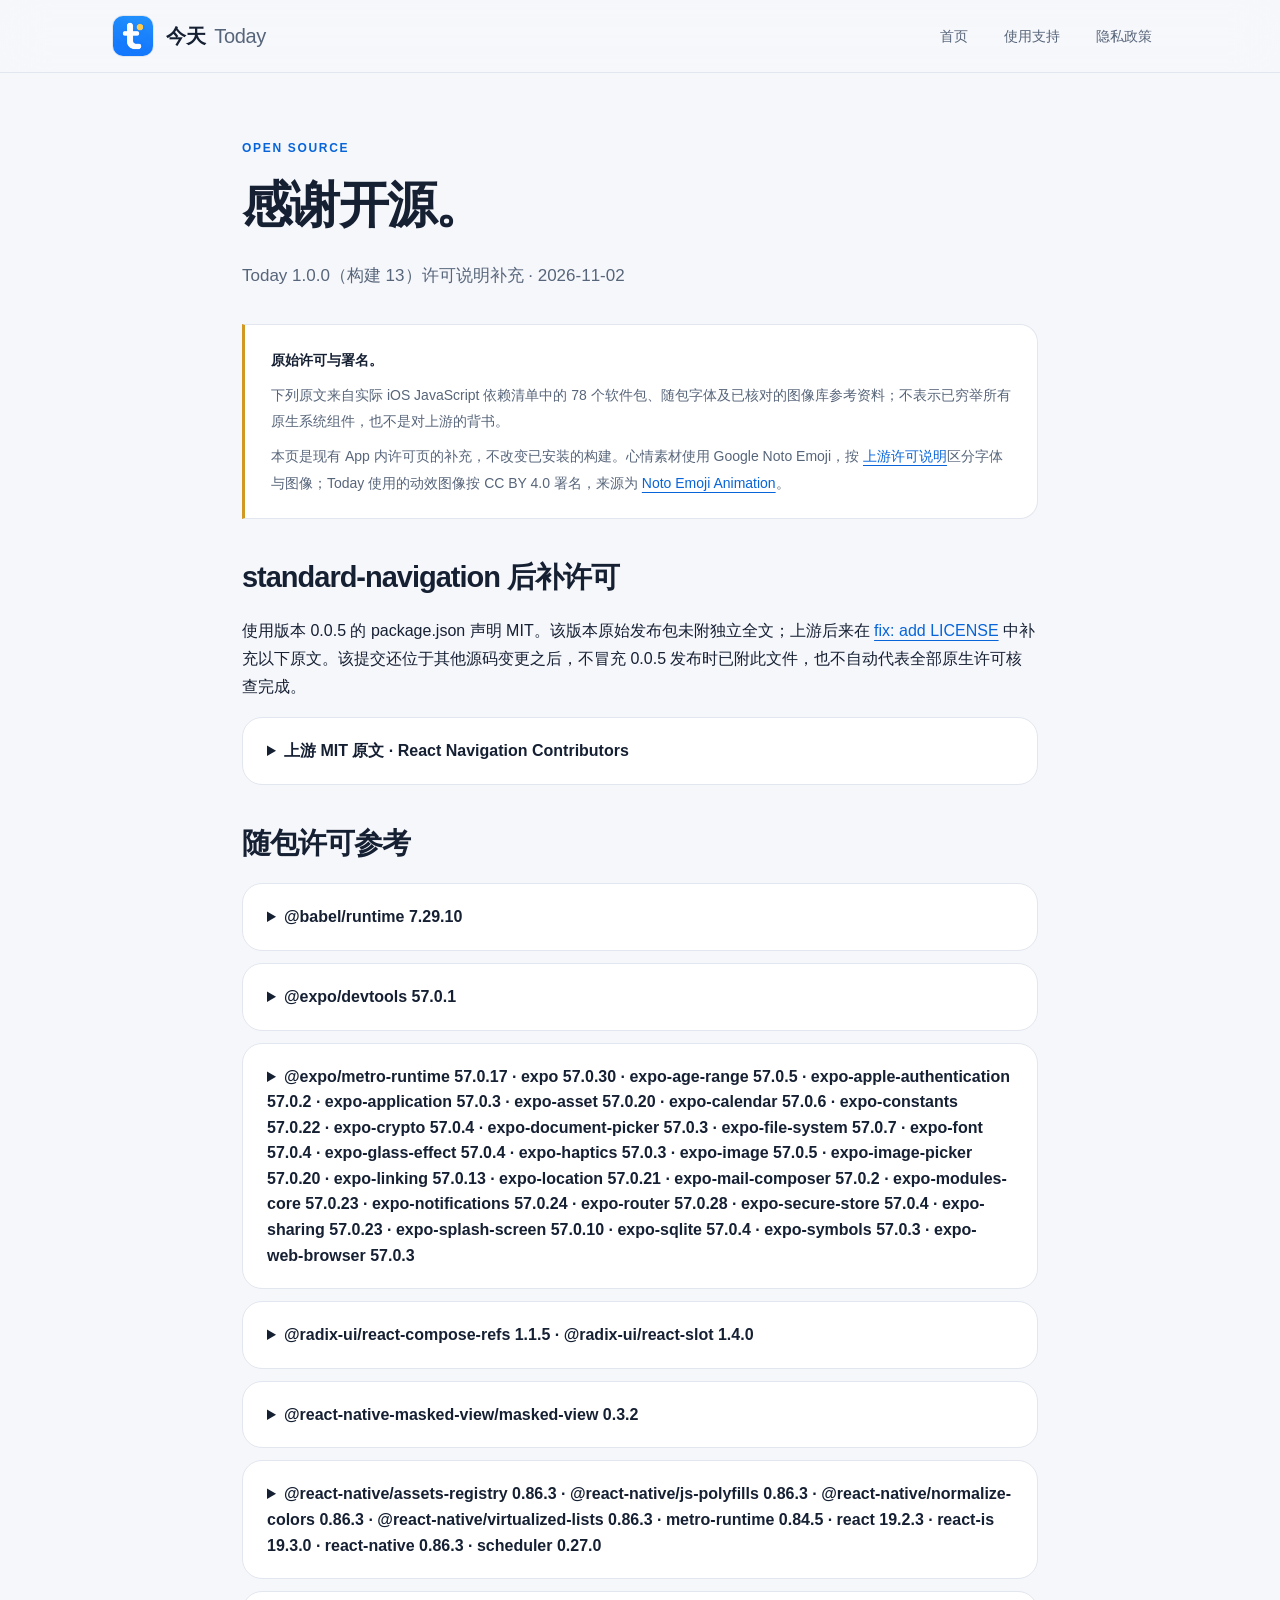
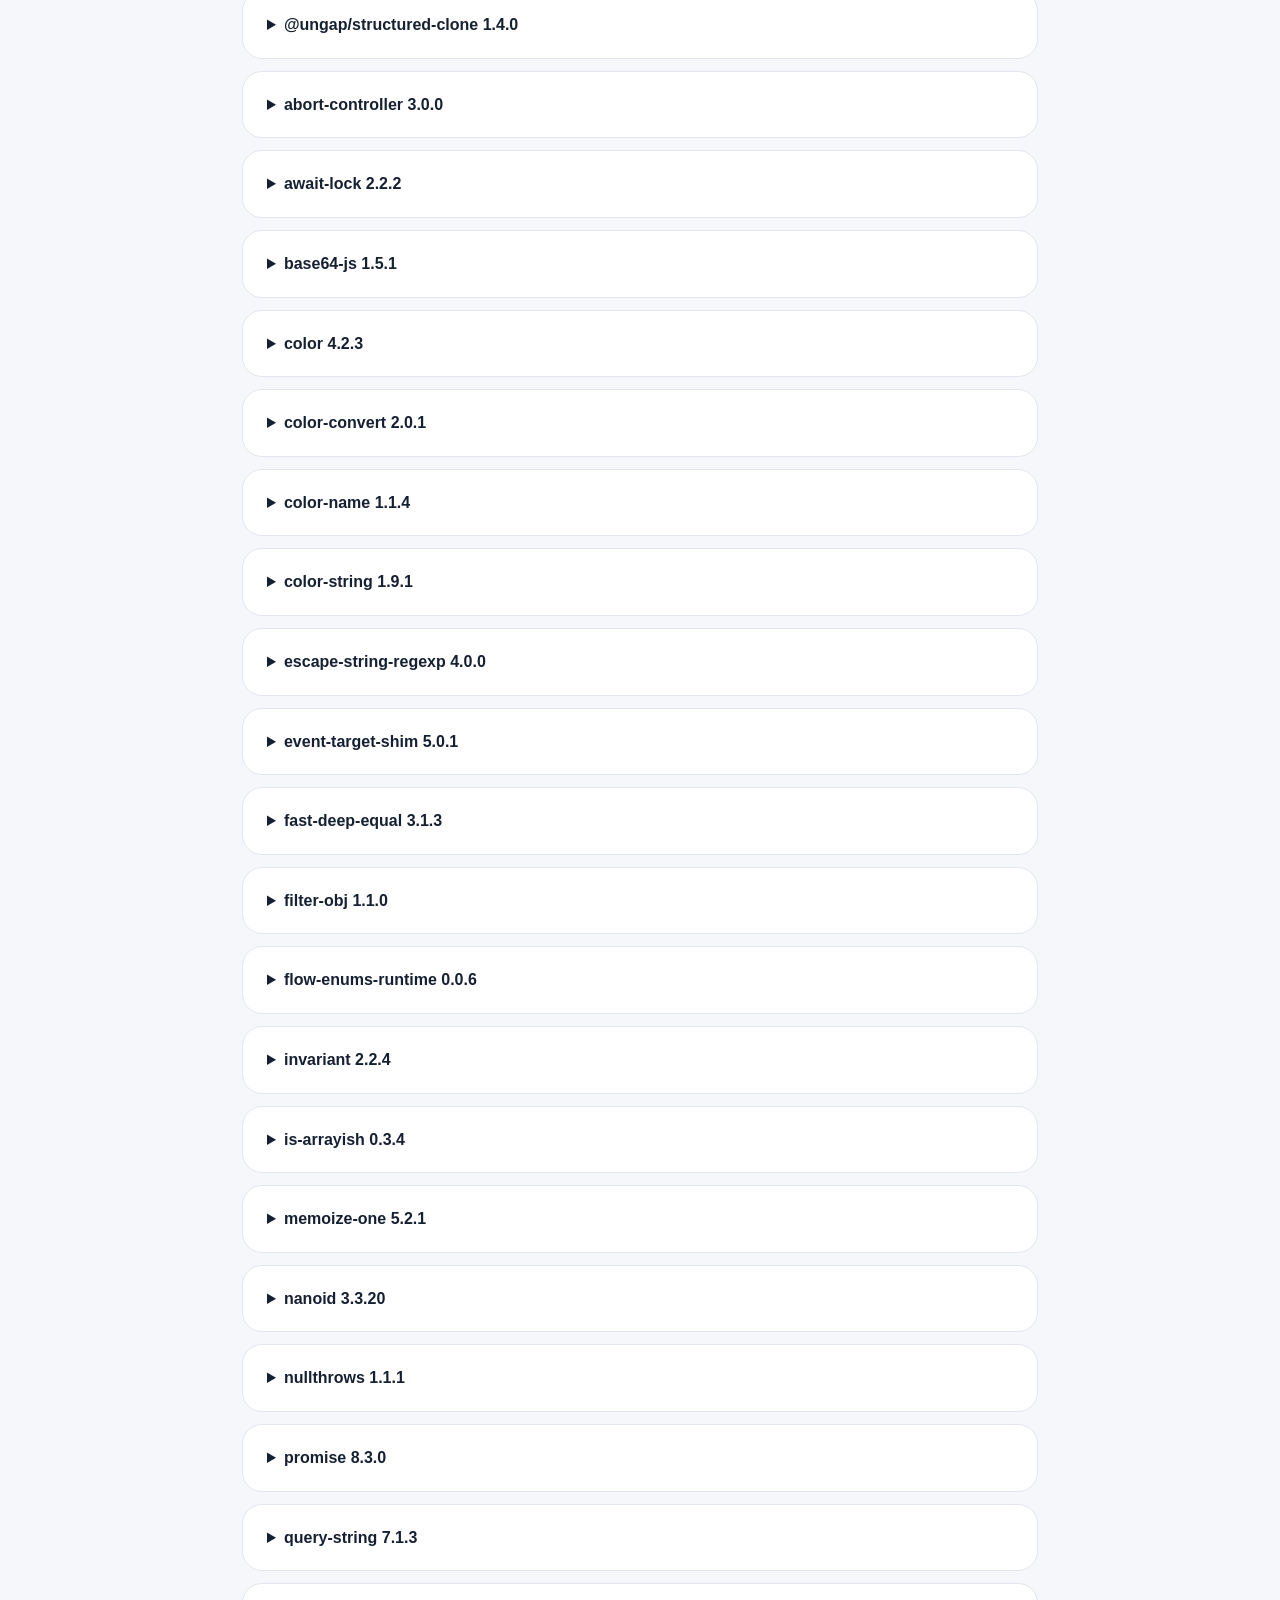
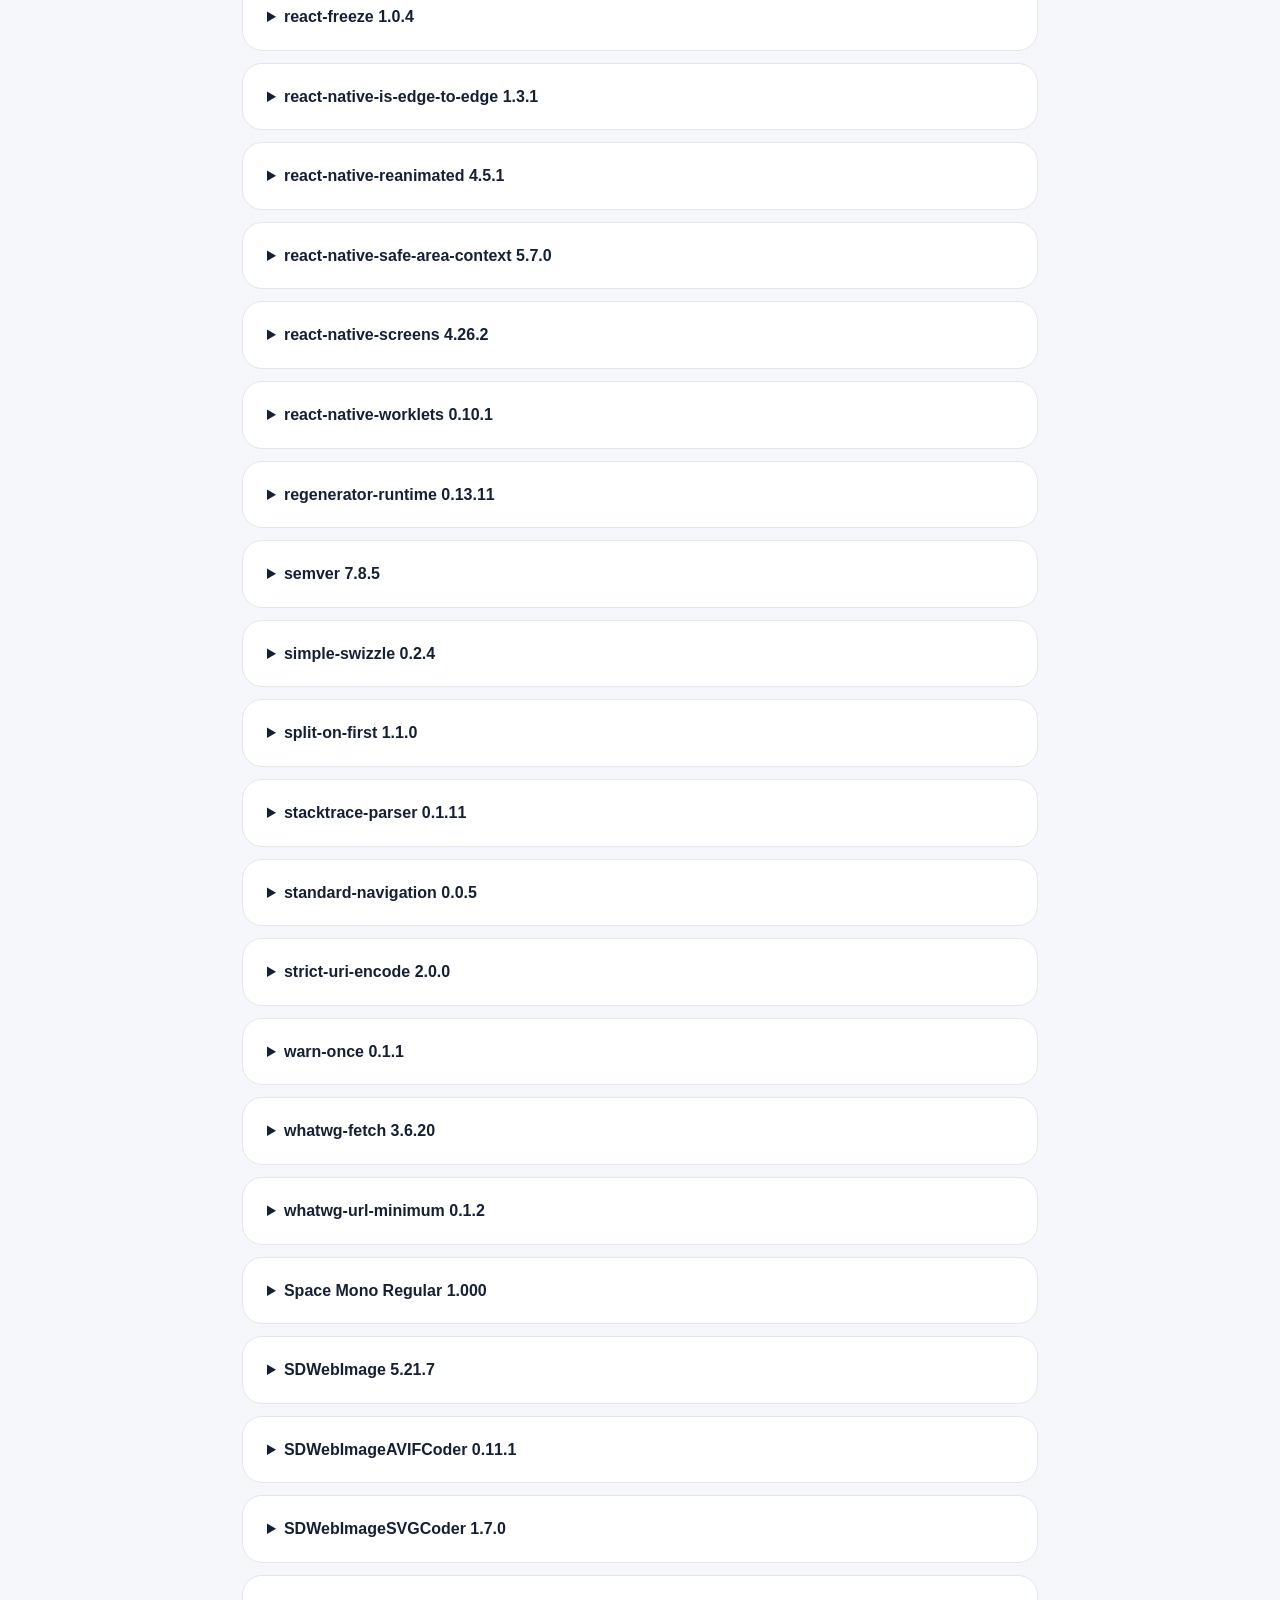
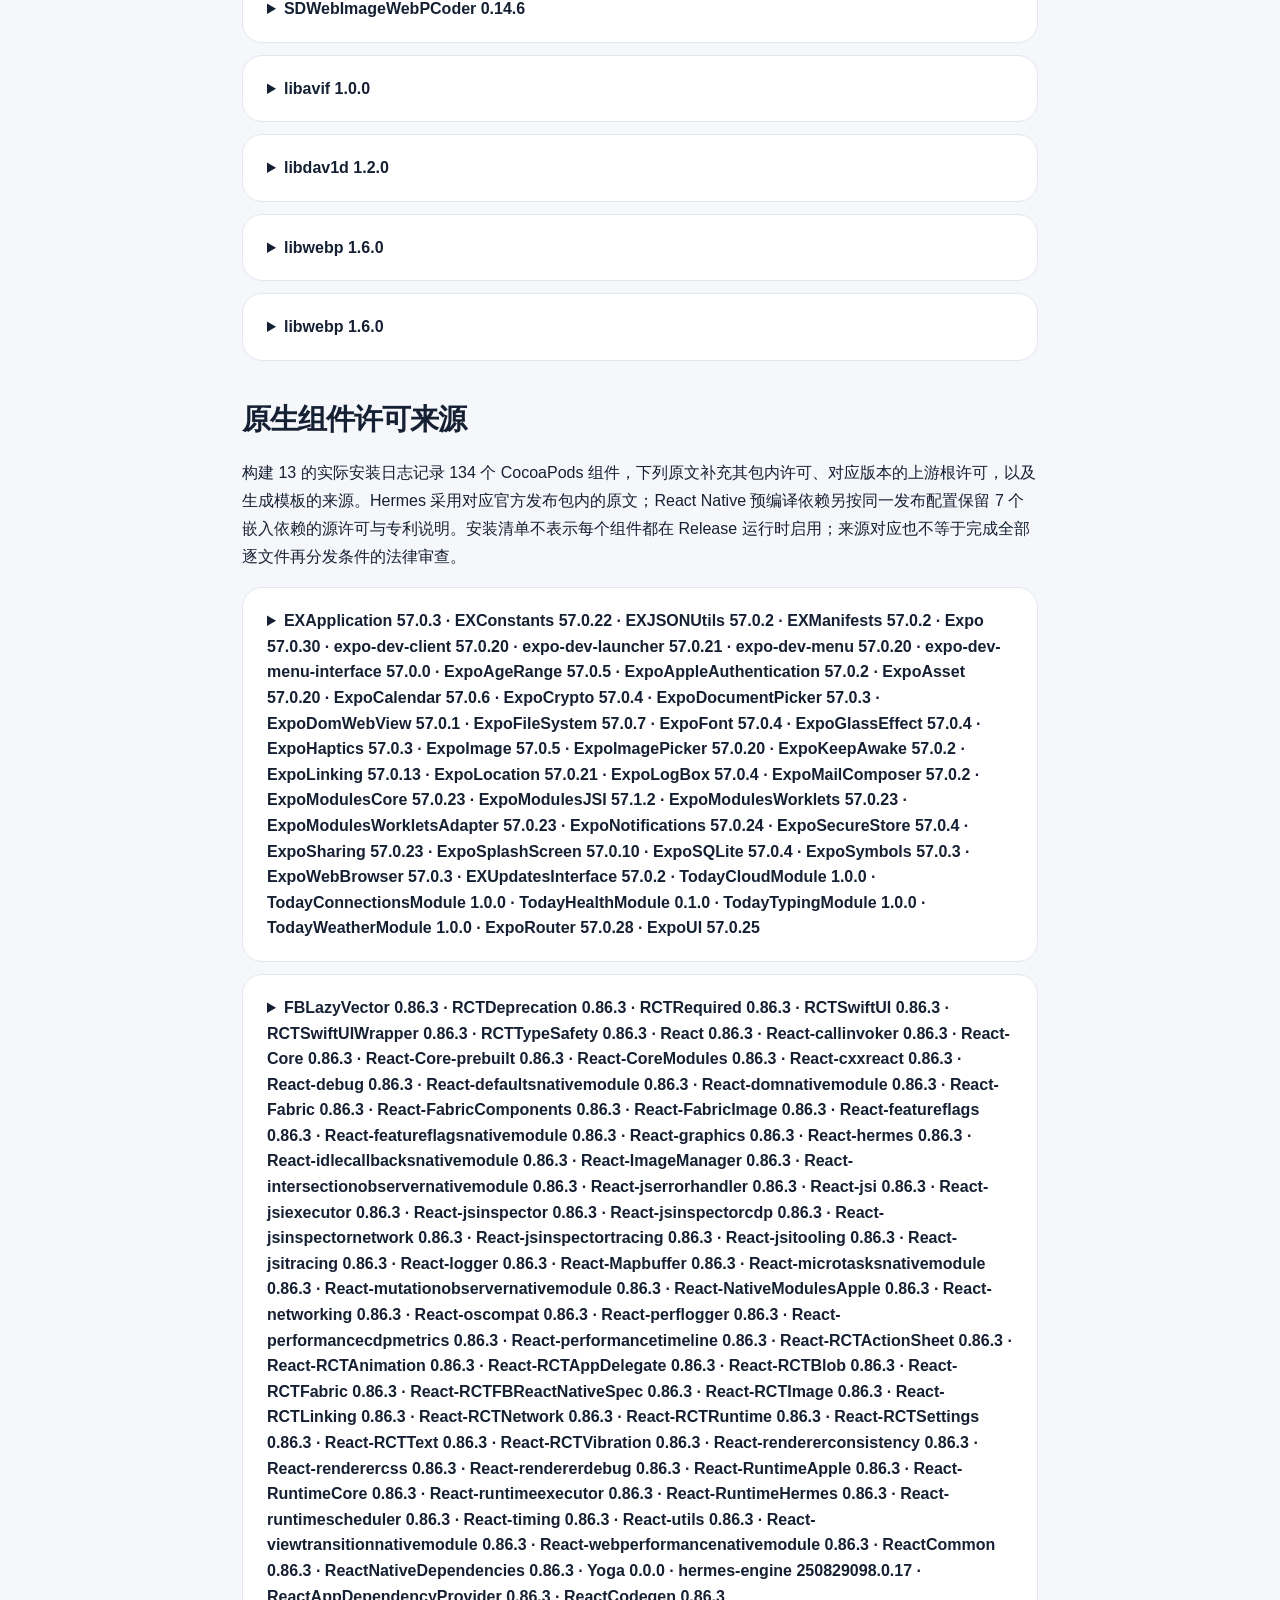
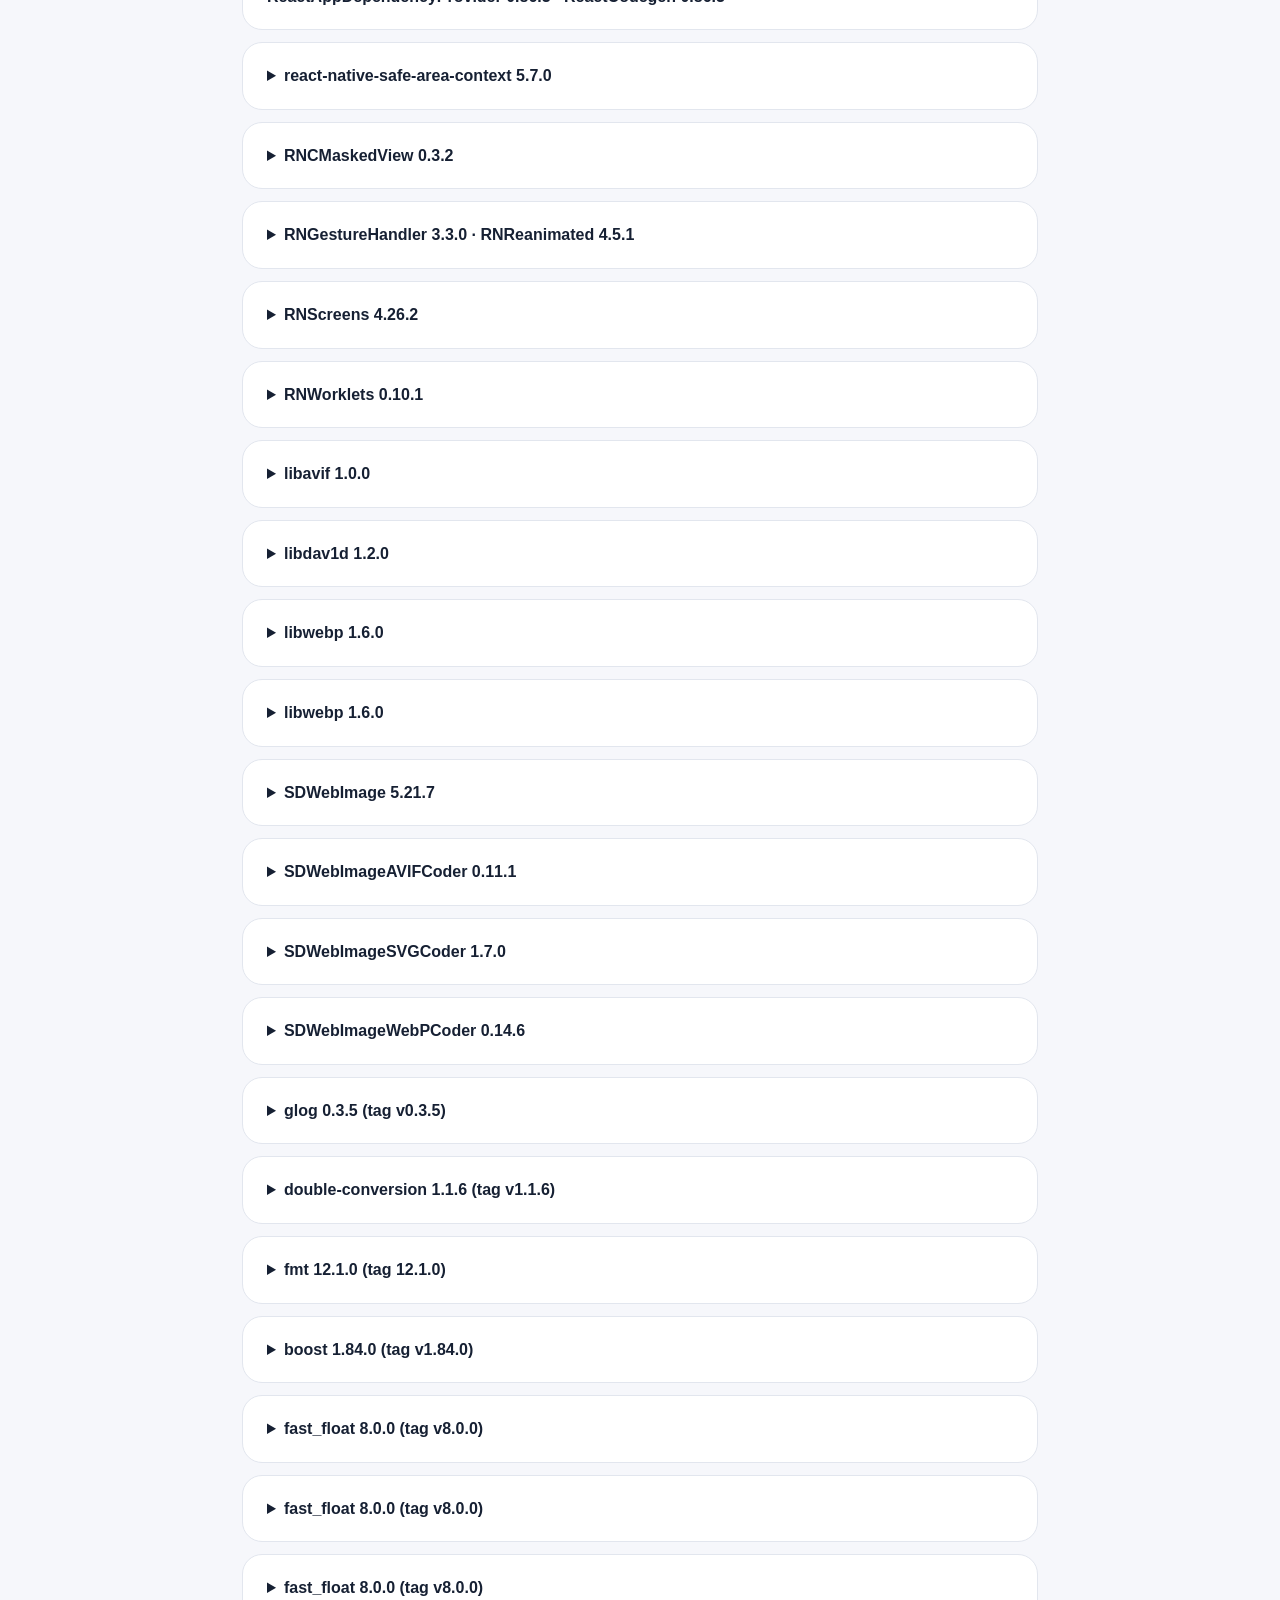
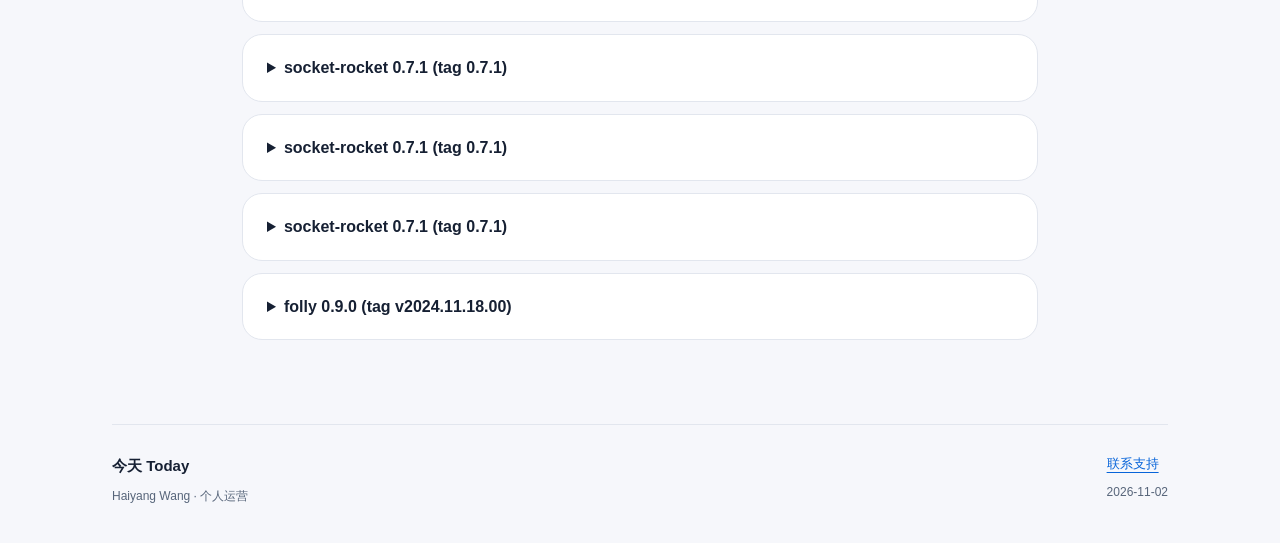
==== commit 93cb7d33: "Supplement resolved native component license sources for build 13" ====
--- a/licenses.html
+++ b/licenses.html
@@ -1468,5 +1468,1336 @@
 patent infringement, then any patent rights granted to you under this License
 for these implementations of WebM shall terminate as of the date such
 litigation is filed.
+</pre></div></details></section>
+<section class="faq" aria-labelledby="native"><h2 id="native">原生组件许可来源</h2><p>构建 13 的实际安装日志记录 134 个 CocoaPods 组件，下列原文补充其包内许可、对应版本的上游根许可，以及生成模板的来源。Hermes 采用对应官方发布包内的原文；React Native 预编译依赖另按同一发布配置保留 7 个嵌入依赖的源许可与专利说明。安装清单不表示每个组件都在 Release 运行时启用；来源对应也不等于完成全部逐文件再分发条件的法律审查。</p><details><summary>EXApplication 57.0.3 · EXConstants 57.0.22 · EXJSONUtils 57.0.2 · EXManifests 57.0.2 · Expo 57.0.30 · expo-dev-client 57.0.20 · expo-dev-launcher 57.0.21 · expo-dev-menu 57.0.20 · expo-dev-menu-interface 57.0.0 · ExpoAgeRange 57.0.5 · ExpoAppleAuthentication 57.0.2 · ExpoAsset 57.0.20 · ExpoCalendar 57.0.6 · ExpoCrypto 57.0.4 · ExpoDocumentPicker 57.0.3 · ExpoDomWebView 57.0.1 · ExpoFileSystem 57.0.7 · ExpoFont 57.0.4 · ExpoGlassEffect 57.0.4 · ExpoHaptics 57.0.3 · ExpoImage 57.0.5 · ExpoImagePicker 57.0.20 · ExpoKeepAwake 57.0.2 · ExpoLinking 57.0.13 · ExpoLocation 57.0.21 · ExpoLogBox 57.0.4 · ExpoMailComposer 57.0.2 · ExpoModulesCore 57.0.23 · ExpoModulesJSI 57.1.2 · ExpoModulesWorklets 57.0.23 · ExpoModulesWorkletsAdapter 57.0.23 · ExpoNotifications 57.0.24 · ExpoSecureStore 57.0.4 · ExpoSharing 57.0.23 · ExpoSplashScreen 57.0.10 · ExpoSQLite 57.0.4 · ExpoSymbols 57.0.3 · ExpoWebBrowser 57.0.3 · EXUpdatesInterface 57.0.2 · TodayCloudModule 1.0.0 · TodayConnectionsModule 1.0.0 · TodayHealthModule 0.1.0 · TodayTypingModule 1.0.0 · TodayWeatherModule 1.0.0 · ExpoRouter 57.0.28 · ExpoUI 57.0.25</summary><div><pre>The MIT License (MIT)
+
+Copyright (c) 2015-present 650 Industries, Inc. (aka Expo)
+
+Permission is hereby granted, free of charge, to any person obtaining a copy
+of this software and associated documentation files (the &quot;Software&quot;), to deal
+in the Software without restriction, including without limitation the rights
+to use, copy, modify, merge, publish, distribute, sublicense, and/or sell
+copies of the Software, and to permit persons to whom the Software is
+furnished to do so, subject to the following conditions:
+
+The above copyright notice and this permission notice shall be included in all
+copies or substantial portions of the Software.
+
+THE SOFTWARE IS PROVIDED &quot;AS IS&quot;, WITHOUT WARRANTY OF ANY KIND, EXPRESS OR
+IMPLIED, INCLUDING BUT NOT LIMITED TO THE WARRANTIES OF MERCHANTABILITY,
+FITNESS FOR A PARTICULAR PURPOSE AND NONINFRINGEMENT. IN NO EVENT SHALL THE
+AUTHORS OR COPYRIGHT HOLDERS BE LIABLE FOR ANY CLAIM, DAMAGES OR OTHER
+LIABILITY, WHETHER IN AN ACTION OF CONTRACT, TORT OR OTHERWISE, ARISING FROM,
+OUT OF OR IN CONNECTION WITH THE SOFTWARE OR THE USE OR OTHER DEALINGS IN THE
+SOFTWARE.
+</pre></div></details>
+<details><summary>FBLazyVector 0.86.3 · RCTDeprecation 0.86.3 · RCTRequired 0.86.3 · RCTSwiftUI 0.86.3 · RCTSwiftUIWrapper 0.86.3 · RCTTypeSafety 0.86.3 · React 0.86.3 · React-callinvoker 0.86.3 · React-Core 0.86.3 · React-Core-prebuilt 0.86.3 · React-CoreModules 0.86.3 · React-cxxreact 0.86.3 · React-debug 0.86.3 · React-defaultsnativemodule 0.86.3 · React-domnativemodule 0.86.3 · React-Fabric 0.86.3 · React-FabricComponents 0.86.3 · React-FabricImage 0.86.3 · React-featureflags 0.86.3 · React-featureflagsnativemodule 0.86.3 · React-graphics 0.86.3 · React-hermes 0.86.3 · React-idlecallbacksnativemodule 0.86.3 · React-ImageManager 0.86.3 · React-intersectionobservernativemodule 0.86.3 · React-jserrorhandler 0.86.3 · React-jsi 0.86.3 · React-jsiexecutor 0.86.3 · React-jsinspector 0.86.3 · React-jsinspectorcdp 0.86.3 · React-jsinspectornetwork 0.86.3 · React-jsinspectortracing 0.86.3 · React-jsitooling 0.86.3 · React-jsitracing 0.86.3 · React-logger 0.86.3 · React-Mapbuffer 0.86.3 · React-microtasksnativemodule 0.86.3 · React-mutationobservernativemodule 0.86.3 · React-NativeModulesApple 0.86.3 · React-networking 0.86.3 · React-oscompat 0.86.3 · React-perflogger 0.86.3 · React-performancecdpmetrics 0.86.3 · React-performancetimeline 0.86.3 · React-RCTActionSheet 0.86.3 · React-RCTAnimation 0.86.3 · React-RCTAppDelegate 0.86.3 · React-RCTBlob 0.86.3 · React-RCTFabric 0.86.3 · React-RCTFBReactNativeSpec 0.86.3 · React-RCTImage 0.86.3 · React-RCTLinking 0.86.3 · React-RCTNetwork 0.86.3 · React-RCTRuntime 0.86.3 · React-RCTSettings 0.86.3 · React-RCTText 0.86.3 · React-RCTVibration 0.86.3 · React-rendererconsistency 0.86.3 · React-renderercss 0.86.3 · React-rendererdebug 0.86.3 · React-RuntimeApple 0.86.3 · React-RuntimeCore 0.86.3 · React-runtimeexecutor 0.86.3 · React-RuntimeHermes 0.86.3 · React-runtimescheduler 0.86.3 · React-timing 0.86.3 · React-utils 0.86.3 · React-viewtransitionnativemodule 0.86.3 · React-webperformancenativemodule 0.86.3 · ReactCommon 0.86.3 · ReactNativeDependencies 0.86.3 · Yoga 0.0.0 · hermes-engine 250829098.0.17 · ReactAppDependencyProvider 0.86.3 · ReactCodegen 0.86.3</summary><div><pre>MIT License
+
+Copyright (c) Meta Platforms, Inc. and affiliates.
+
+Permission is hereby granted, free of charge, to any person obtaining a copy
+of this software and associated documentation files (the &quot;Software&quot;), to deal
+in the Software without restriction, including without limitation the rights
+to use, copy, modify, merge, publish, distribute, sublicense, and/or sell
+copies of the Software, and to permit persons to whom the Software is
+furnished to do so, subject to the following conditions:
+
+The above copyright notice and this permission notice shall be included in all
+copies or substantial portions of the Software.
+
+THE SOFTWARE IS PROVIDED &quot;AS IS&quot;, WITHOUT WARRANTY OF ANY KIND, EXPRESS OR
+IMPLIED, INCLUDING BUT NOT LIMITED TO THE WARRANTIES OF MERCHANTABILITY,
+FITNESS FOR A PARTICULAR PURPOSE AND NONINFRINGEMENT. IN NO EVENT SHALL THE
+AUTHORS OR COPYRIGHT HOLDERS BE LIABLE FOR ANY CLAIM, DAMAGES OR OTHER
+LIABILITY, WHETHER IN AN ACTION OF CONTRACT, TORT OR OTHERWISE, ARISING FROM,
+OUT OF OR IN CONNECTION WITH THE SOFTWARE OR THE USE OR OTHER DEALINGS IN THE
+SOFTWARE.
+</pre></div></details>
+<details><summary>react-native-safe-area-context 5.7.0</summary><div><pre>MIT License
+
+Copyright (c) 2019 Th3rd Wave
+
+Permission is hereby granted, free of charge, to any person obtaining a copy
+of this software and associated documentation files (the &quot;Software&quot;), to deal
+in the Software without restriction, including without limitation the rights
+to use, copy, modify, merge, publish, distribute, sublicense, and/or sell
+copies of the Software, and to permit persons to whom the Software is
+furnished to do so, subject to the following conditions:
+
+The above copyright notice and this permission notice shall be included in all
+copies or substantial portions of the Software.
+
+THE SOFTWARE IS PROVIDED &quot;AS IS&quot;, WITHOUT WARRANTY OF ANY KIND, EXPRESS OR
+IMPLIED, INCLUDING BUT NOT LIMITED TO THE WARRANTIES OF MERCHANTABILITY,
+FITNESS FOR A PARTICULAR PURPOSE AND NONINFRINGEMENT. IN NO EVENT SHALL THE
+AUTHORS OR COPYRIGHT HOLDERS BE LIABLE FOR ANY CLAIM, DAMAGES OR OTHER
+LIABILITY, WHETHER IN AN ACTION OF CONTRACT, TORT OR OTHERWISE, ARISING FROM,
+OUT OF OR IN CONNECTION WITH THE SOFTWARE OR THE USE OR OTHER DEALINGS IN THE
+SOFTWARE.
+</pre></div></details>
+<details><summary>RNCMaskedView 0.3.2</summary><div><pre>MIT License
+
+Copyright (c) 2015-present, Facebook, Inc.
+
+Permission is hereby granted, free of charge, to any person obtaining a copy
+of this software and associated documentation files (the &quot;Software&quot;), to deal
+in the Software without restriction, including without limitation the rights
+to use, copy, modify, merge, publish, distribute, sublicense, and/or sell
+copies of the Software, and to permit persons to whom the Software is
+furnished to do so, subject to the following conditions:
+
+The above copyright notice and this permission notice shall be included in all
+copies or substantial portions of the Software.
+
+THE SOFTWARE IS PROVIDED &quot;AS IS&quot;, WITHOUT WARRANTY OF ANY KIND, EXPRESS OR
+IMPLIED, INCLUDING BUT NOT LIMITED TO THE WARRANTIES OF MERCHANTABILITY,
+FITNESS FOR A PARTICULAR PURPOSE AND NONINFRINGEMENT. IN NO EVENT SHALL THE
+AUTHORS OR COPYRIGHT HOLDERS BE LIABLE FOR ANY CLAIM, DAMAGES OR OTHER
+LIABILITY, WHETHER IN AN ACTION OF CONTRACT, TORT OR OTHERWISE, ARISING FROM,
+OUT OF OR IN CONNECTION WITH THE SOFTWARE OR THE USE OR OTHER DEALINGS IN THE
+SOFTWARE.
+</pre></div></details>
+<details><summary>RNGestureHandler 3.3.0 · RNReanimated 4.5.1</summary><div><pre>The MIT License (MIT)
+
+Copyright (c) 2016 Software Mansion &lt;swmansion.com&gt;
+
+Permission is hereby granted, free of charge, to any person obtaining a copy
+of this software and associated documentation files (the &quot;Software&quot;), to deal
+in the Software without restriction, including without limitation the rights
+to use, copy, modify, merge, publish, distribute, sublicense, and/or sell
+copies of the Software, and to permit persons to whom the Software is
+furnished to do so, subject to the following conditions:
+
+The above copyright notice and this permission notice shall be included in all
+copies or substantial portions of the Software.
+
+THE SOFTWARE IS PROVIDED &quot;AS IS&quot;, WITHOUT WARRANTY OF ANY KIND, EXPRESS OR
+IMPLIED, INCLUDING BUT NOT LIMITED TO THE WARRANTIES OF MERCHANTABILITY,
+FITNESS FOR A PARTICULAR PURPOSE AND NONINFRINGEMENT. IN NO EVENT SHALL THE
+AUTHORS OR COPYRIGHT HOLDERS BE LIABLE FOR ANY CLAIM, DAMAGES OR OTHER
+LIABILITY, WHETHER IN AN ACTION OF CONTRACT, TORT OR OTHERWISE, ARISING FROM,
+OUT OF OR IN CONNECTION WITH THE SOFTWARE OR THE USE OR OTHER DEALINGS IN THE
+SOFTWARE.
+</pre></div></details>
+<details><summary>RNScreens 4.26.2</summary><div><pre>The MIT License (MIT)
+
+Copyright (c) 2018 Software Mansion &lt;swmansion.com&gt;
+
+Permission is hereby granted, free of charge, to any person obtaining a copy
+of this software and associated documentation files (the &quot;Software&quot;), to deal
+in the Software without restriction, including without limitation the rights
+to use, copy, modify, merge, publish, distribute, sublicense, and/or sell
+copies of the Software, and to permit persons to whom the Software is
+furnished to do so, subject to the following conditions:
+
+The above copyright notice and this permission notice shall be included in all
+copies or substantial portions of the Software.
+
+THE SOFTWARE IS PROVIDED &quot;AS IS&quot;, WITHOUT WARRANTY OF ANY KIND, EXPRESS OR
+IMPLIED, INCLUDING BUT NOT LIMITED TO THE WARRANTIES OF MERCHANTABILITY,
+FITNESS FOR A PARTICULAR PURPOSE AND NONINFRINGEMENT. IN NO EVENT SHALL THE
+AUTHORS OR COPYRIGHT HOLDERS BE LIABLE FOR ANY CLAIM, DAMAGES OR OTHER
+LIABILITY, WHETHER IN AN ACTION OF CONTRACT, TORT OR OTHERWISE, ARISING FROM,
+OUT OF OR IN CONNECTION WITH THE SOFTWARE OR THE USE OR OTHER DEALINGS IN THE
+SOFTWARE.
+</pre></div></details>
+<details><summary>RNWorklets 0.10.1</summary><div><pre>MIT License
+
+Copyright (c) 2024 nobody
+Permission is hereby granted, free of charge, to any person obtaining a copy
+of this software and associated documentation files (the &quot;Software&quot;), to deal
+in the Software without restriction, including without limitation the rights
+to use, copy, modify, merge, publish, distribute, sublicense, and/or sell
+copies of the Software, and to permit persons to whom the Software is
+furnished to do so, subject to the following conditions:
+
+The above copyright notice and this permission notice shall be included in all
+copies or substantial portions of the Software.
+
+THE SOFTWARE IS PROVIDED &quot;AS IS&quot;, WITHOUT WARRANTY OF ANY KIND, EXPRESS OR
+IMPLIED, INCLUDING BUT NOT LIMITED TO THE WARRANTIES OF MERCHANTABILITY,
+FITNESS FOR A PARTICULAR PURPOSE AND NONINFRINGEMENT. IN NO EVENT SHALL THE
+AUTHORS OR COPYRIGHT HOLDERS BE LIABLE FOR ANY CLAIM, DAMAGES OR OTHER
+LIABILITY, WHETHER IN AN ACTION OF CONTRACT, TORT OR OTHERWISE, ARISING FROM,
+OUT OF OR IN CONNECTION WITH THE SOFTWARE OR THE USE OR OTHER DEALINGS IN THE
+SOFTWARE.
+</pre></div></details>
+<details><summary>libavif 1.0.0</summary><div><pre>Copyright 2019 Joe Drago. All rights reserved.
+
+Redistribution and use in source and binary forms, with or without
+modification, are permitted provided that the following conditions are met:
+
+1. Redistributions of source code must retain the above copyright notice, this
+list of conditions and the following disclaimer.
+
+2. Redistributions in binary form must reproduce the above copyright notice,
+this list of conditions and the following disclaimer in the documentation
+and/or other materials provided with the distribution.
+
+THIS SOFTWARE IS PROVIDED BY THE COPYRIGHT HOLDERS AND CONTRIBUTORS &quot;AS IS&quot;
+AND ANY EXPRESS OR IMPLIED WARRANTIES, INCLUDING, BUT NOT LIMITED TO, THE
+IMPLIED WARRANTIES OF MERCHANTABILITY AND FITNESS FOR A PARTICULAR PURPOSE ARE
+DISCLAIMED. IN NO EVENT SHALL THE COPYRIGHT HOLDER OR CONTRIBUTORS BE LIABLE
+FOR ANY DIRECT, INDIRECT, INCIDENTAL, SPECIAL, EXEMPLARY, OR CONSEQUENTIAL
+DAMAGES (INCLUDING, BUT NOT LIMITED TO, PROCUREMENT OF SUBSTITUTE GOODS OR
+SERVICES; LOSS OF USE, DATA, OR PROFITS; OR BUSINESS INTERRUPTION) HOWEVER
+CAUSED AND ON ANY THEORY OF LIABILITY, WHETHER IN CONTRACT, STRICT LIABILITY,
+OR TORT (INCLUDING NEGLIGENCE OR OTHERWISE) ARISING IN ANY WAY OUT OF THE USE
+OF THIS SOFTWARE, EVEN IF ADVISED OF THE POSSIBILITY OF SUCH DAMAGE.
+
+------------------------------------------------------------------------------
+
+Files: src/obu.c
+
+Copyright © 2018-2019, VideoLAN and dav1d authors
+All rights reserved.
+
+Redistribution and use in source and binary forms, with or without
+modification, are permitted provided that the following conditions are met:
+
+1. Redistributions of source code must retain the above copyright notice, this
+   list of conditions and the following disclaimer.
+
+2. Redistributions in binary form must reproduce the above copyright notice,
+   this list of conditions and the following disclaimer in the documentation
+   and/or other materials provided with the distribution.
+
+THIS SOFTWARE IS PROVIDED BY THE COPYRIGHT HOLDERS AND CONTRIBUTORS &quot;AS IS&quot; AND
+ANY EXPRESS OR IMPLIED WARRANTIES, INCLUDING, BUT NOT LIMITED TO, THE IMPLIED
+WARRANTIES OF MERCHANTABILITY AND FITNESS FOR A PARTICULAR PURPOSE ARE
+DISCLAIMED. IN NO EVENT SHALL THE COPYRIGHT OWNER OR CONTRIBUTORS BE LIABLE FOR
+ANY DIRECT, INDIRECT, INCIDENTAL, SPECIAL, EXEMPLARY, OR CONSEQUENTIAL DAMAGES
+(INCLUDING, BUT NOT LIMITED TO, PROCUREMENT OF SUBSTITUTE GOODS OR SERVICES;
+LOSS OF USE, DATA, OR PROFITS; OR BUSINESS INTERRUPTION) HOWEVER CAUSED AND
+ON ANY THEORY OF LIABILITY, WHETHER IN CONTRACT, STRICT LIABILITY, OR TORT
+(INCLUDING NEGLIGENCE OR OTHERWISE) ARISING IN ANY WAY OUT OF THE USE OF THIS
+SOFTWARE, EVEN IF ADVISED OF THE POSSIBILITY OF SUCH DAMAGE.
+
+------------------------------------------------------------------------------
+
+Files: apps/shared/iccjpeg.*
+
+In plain English:
+
+1. We don&#39;t promise that this software works.  (But if you find any bugs,
+   please let us know!)
+2. You can use this software for whatever you want.  You don&#39;t have to pay us.
+3. You may not pretend that you wrote this software.  If you use it in a
+   program, you must acknowledge somewhere in your documentation that
+   you&#39;ve used the IJG code.
+
+In legalese:
+
+The authors make NO WARRANTY or representation, either express or implied,
+with respect to this software, its quality, accuracy, merchantability, or
+fitness for a particular purpose.  This software is provided &quot;AS IS&quot;, and you,
+its user, assume the entire risk as to its quality and accuracy.
+
+This software is copyright (C) 1991-2013, Thomas G. Lane, Guido Vollbeding.
+All Rights Reserved except as specified below.
+
+Permission is hereby granted to use, copy, modify, and distribute this
+software (or portions thereof) for any purpose, without fee, subject to these
+conditions:
+(1) If any part of the source code for this software is distributed, then this
+README file must be included, with this copyright and no-warranty notice
+unaltered; and any additions, deletions, or changes to the original files
+must be clearly indicated in accompanying documentation.
+(2) If only executable code is distributed, then the accompanying
+documentation must state that &quot;this software is based in part on the work of
+the Independent JPEG Group&quot;.
+(3) Permission for use of this software is granted only if the user accepts
+full responsibility for any undesirable consequences; the authors accept
+NO LIABILITY for damages of any kind.
+
+These conditions apply to any software derived from or based on the IJG code,
+not just to the unmodified library.  If you use our work, you ought to
+acknowledge us.
+
+Permission is NOT granted for the use of any IJG author&#39;s name or company name
+in advertising or publicity relating to this software or products derived from
+it.  This software may be referred to only as &quot;the Independent JPEG Group&#39;s
+software&quot;.
+
+We specifically permit and encourage the use of this software as the basis of
+commercial products, provided that all warranty or liability claims are
+assumed by the product vendor.
+
+
+The Unix configuration script &quot;configure&quot; was produced with GNU Autoconf.
+It is copyright by the Free Software Foundation but is freely distributable.
+The same holds for its supporting scripts (config.guess, config.sub,
+ltmain.sh).  Another support script, install-sh, is copyright by X Consortium
+but is also freely distributable.
+
+The IJG distribution formerly included code to read and write GIF files.
+To avoid entanglement with the Unisys LZW patent, GIF reading support has
+been removed altogether, and the GIF writer has been simplified to produce
+&quot;uncompressed GIFs&quot;.  This technique does not use the LZW algorithm; the
+resulting GIF files are larger than usual, but are readable by all standard
+GIF decoders.
+
+We are required to state that
+    &quot;The Graphics Interchange Format(c) is the Copyright property of
+    CompuServe Incorporated.  GIF(sm) is a Service Mark property of
+    CompuServe Incorporated.&quot;
+
+------------------------------------------------------------------------------
+
+Files: contrib/gdk-pixbuf/*
+
+Copyright 2020 Emmanuel Gil Peyrot. All rights reserved.
+
+Redistribution and use in source and binary forms, with or without
+modification, are permitted provided that the following conditions are met:
+
+1. Redistributions of source code must retain the above copyright notice, this
+list of conditions and the following disclaimer.
+
+2. Redistributions in binary form must reproduce the above copyright notice,
+this list of conditions and the following disclaimer in the documentation
+and/or other materials provided with the distribution.
+
+THIS SOFTWARE IS PROVIDED BY THE COPYRIGHT HOLDERS AND CONTRIBUTORS &quot;AS IS&quot;
+AND ANY EXPRESS OR IMPLIED WARRANTIES, INCLUDING, BUT NOT LIMITED TO, THE
+IMPLIED WARRANTIES OF MERCHANTABILITY AND FITNESS FOR A PARTICULAR PURPOSE ARE
+DISCLAIMED. IN NO EVENT SHALL THE COPYRIGHT HOLDER OR CONTRIBUTORS BE LIABLE
+FOR ANY DIRECT, INDIRECT, INCIDENTAL, SPECIAL, EXEMPLARY, OR CONSEQUENTIAL
+DAMAGES (INCLUDING, BUT NOT LIMITED TO, PROCUREMENT OF SUBSTITUTE GOODS OR
+SERVICES; LOSS OF USE, DATA, OR PROFITS; OR BUSINESS INTERRUPTION) HOWEVER
+CAUSED AND ON ANY THEORY OF LIABILITY, WHETHER IN CONTRACT, STRICT LIABILITY,
+OR TORT (INCLUDING NEGLIGENCE OR OTHERWISE) ARISING IN ANY WAY OUT OF THE USE
+OF THIS SOFTWARE, EVEN IF ADVISED OF THE POSSIBILITY OF SUCH DAMAGE.
+
+------------------------------------------------------------------------------
+
+Files: android_jni/gradlew*
+
+
+                                 Apache License
+                           Version 2.0, January 2004
+                        http://www.apache.org/licenses/
+
+   TERMS AND CONDITIONS FOR USE, REPRODUCTION, AND DISTRIBUTION
+
+   1. Definitions.
+
+      &quot;License&quot; shall mean the terms and conditions for use, reproduction,
+      and distribution as defined by Sections 1 through 9 of this document.
+
+      &quot;Licensor&quot; shall mean the copyright owner or entity authorized by
+      the copyright owner that is granting the License.
+
+      &quot;Legal Entity&quot; shall mean the union of the acting entity and all
+      other entities that control, are controlled by, or are under common
+      control with that entity. For the purposes of this definition,
+      &quot;control&quot; means (i) the power, direct or indirect, to cause the
+      direction or management of such entity, whether by contract or
+      otherwise, or (ii) ownership of fifty percent (50%) or more of the
+      outstanding shares, or (iii) beneficial ownership of such entity.
+
+      &quot;You&quot; (or &quot;Your&quot;) shall mean an individual or Legal Entity
+      exercising permissions granted by this License.
+
+      &quot;Source&quot; form shall mean the preferred form for making modifications,
+      including but not limited to software source code, documentation
+      source, and configuration files.
+
+      &quot;Object&quot; form shall mean any form resulting from mechanical
+      transformation or translation of a Source form, including but
+      not limited to compiled object code, generated documentation,
+      and conversions to other media types.
+
+      &quot;Work&quot; shall mean the work of authorship, whether in Source or
+      Object form, made available under the License, as indicated by a
+      copyright notice that is included in or attached to the work
+      (an example is provided in the Appendix below).
+
+      &quot;Derivative Works&quot; shall mean any work, whether in Source or Object
+      form, that is based on (or derived from) the Work and for which the
+      editorial revisions, annotations, elaborations, or other modifications
+      represent, as a whole, an original work of authorship. For the purposes
+      of this License, Derivative Works shall not include works that remain
+      separable from, or merely link (or bind by name) to the interfaces of,
+      the Work and Derivative Works thereof.
+
+      &quot;Contribution&quot; shall mean any work of authorship, including
+      the original version of the Work and any modifications or additions
+      to that Work or Derivative Works thereof, that is intentionally
+      submitted to Licensor for inclusion in the Work by the copyright owner
+      or by an individual or Legal Entity authorized to submit on behalf of
+      the copyright owner. For the purposes of this definition, &quot;submitted&quot;
+      means any form of electronic, verbal, or written communication sent
+      to the Licensor or its representatives, including but not limited to
+      communication on electronic mailing lists, source code control systems,
+      and issue tracking systems that are managed by, or on behalf of, the
+      Licensor for the purpose of discussing and improving the Work, but
+      excluding communication that is conspicuously marked or otherwise
+      designated in writing by the copyright owner as &quot;Not a Contribution.&quot;
+
+      &quot;Contributor&quot; shall mean Licensor and any individual or Legal Entity
+      on behalf of whom a Contribution has been received by Licensor and
+      subsequently incorporated within the Work.
+
+   2. Grant of Copyright License. Subject to the terms and conditions of
+      this License, each Contributor hereby grants to You a perpetual,
+      worldwide, non-exclusive, no-charge, royalty-free, irrevocable
+      copyright license to reproduce, prepare Derivative Works of,
+      publicly display, publicly perform, sublicense, and distribute the
+      Work and such Derivative Works in Source or Object form.
+
+   3. Grant of Patent License. Subject to the terms and conditions of
+      this License, each Contributor hereby grants to You a perpetual,
+      worldwide, non-exclusive, no-charge, royalty-free, irrevocable
+      (except as stated in this section) patent license to make, have made,
+      use, offer to sell, sell, import, and otherwise transfer the Work,
+      where such license applies only to those patent claims licensable
+      by such Contributor that are necessarily infringed by their
+      Contribution(s) alone or by combination of their Contribution(s)
+      with the Work to which such Contribution(s) was submitted. If You
+      institute patent litigation against any entity (including a
+      cross-claim or counterclaim in a lawsuit) alleging that the Work
+      or a Contribution incorporated within the Work constitutes direct
+      or contributory patent infringement, then any patent licenses
+      granted to You under this License for that Work shall terminate
+      as of the date such litigation is filed.
+
+   4. Redistribution. You may reproduce and distribute copies of the
+      Work or Derivative Works thereof in any medium, with or without
+      modifications, and in Source or Object form, provided that You
+      meet the following conditions:
+
+      (a) You must give any other recipients of the Work or
+          Derivative Works a copy of this License; and
+
+      (b) You must cause any modified files to carry prominent notices
+          stating that You changed the files; and
+
+      (c) You must retain, in the Source form of any Derivative Works
+          that You distribute, all copyright, patent, trademark, and
+          attribution notices from the Source form of the Work,
+          excluding those notices that do not pertain to any part of
+          the Derivative Works; and
+
+      (d) If the Work includes a &quot;NOTICE&quot; text file as part of its
+          distribution, then any Derivative Works that You distribute must
+          include a readable copy of the attribution notices contained
+          within such NOTICE file, excluding those notices that do not
+          pertain to any part of the Derivative Works, in at least one
+          of the following places: within a NOTICE text file distributed
+          as part of the Derivative Works; within the Source form or
+          documentation, if provided along with the Derivative Works; or,
+          within a display generated by the Derivative Works, if and
+          wherever such third-party notices normally appear. The contents
+          of the NOTICE file are for informational purposes only and
+          do not modify the License. You may add Your own attribution
+          notices within Derivative Works that You distribute, alongside
+          or as an addendum to the NOTICE text from the Work, provided
+          that such additional attribution notices cannot be construed
+          as modifying the License.
+
+      You may add Your own copyright statement to Your modifications and
+      may provide additional or different license terms and conditions
+      for use, reproduction, or distribution of Your modifications, or
+      for any such Derivative Works as a whole, provided Your use,
+      reproduction, and distribution of the Work otherwise complies with
+      the conditions stated in this License.
+
+   5. Submission of Contributions. Unless You explicitly state otherwise,
+      any Contribution intentionally submitted for inclusion in the Work
+      by You to the Licensor shall be under the terms and conditions of
+      this License, without any additional terms or conditions.
+      Notwithstanding the above, nothing herein shall supersede or modify
+      the terms of any separate license agreement you may have executed
+      with Licensor regarding such Contributions.
+
+   6. Trademarks. This License does not grant permission to use the trade
+      names, trademarks, service marks, or product names of the Licensor,
+      except as required for reasonable and customary use in describing the
+      origin of the Work and reproducing the content of the NOTICE file.
+
+   7. Disclaimer of Warranty. Unless required by applicable law or
+      agreed to in writing, Licensor provides the Work (and each
+      Contributor provides its Contributions) on an &quot;AS IS&quot; BASIS,
+      WITHOUT WARRANTIES OR CONDITIONS OF ANY KIND, either express or
+      implied, including, without limitation, any warranties or conditions
+      of TITLE, NON-INFRINGEMENT, MERCHANTABILITY, or FITNESS FOR A
+      PARTICULAR PURPOSE. You are solely responsible for determining the
+      appropriateness of using or redistributing the Work and assume any
+      risks associated with Your exercise of permissions under this License.
+
+   8. Limitation of Liability. In no event and under no legal theory,
+      whether in tort (including negligence), contract, or otherwise,
+      unless required by applicable law (such as deliberate and grossly
+      negligent acts) or agreed to in writing, shall any Contributor be
+      liable to You for damages, including any direct, indirect, special,
+      incidental, or consequential damages of any character arising as a
+      result of this License or out of the use or inability to use the
+      Work (including but not limited to damages for loss of goodwill,
+      work stoppage, computer failure or malfunction, or any and all
+      other commercial damages or losses), even if such Contributor
+      has been advised of the possibility of such damages.
+
+   9. Accepting Warranty or Additional Liability. While redistributing
+      the Work or Derivative Works thereof, You may choose to offer,
+      and charge a fee for, acceptance of support, warranty, indemnity,
+      or other liability obligations and/or rights consistent with this
+      License. However, in accepting such obligations, You may act only
+      on Your own behalf and on Your sole responsibility, not on behalf
+      of any other Contributor, and only if You agree to indemnify,
+      defend, and hold each Contributor harmless for any liability
+      incurred by, or claims asserted against, such Contributor by reason
+      of your accepting any such warranty or additional liability.
+
+   END OF TERMS AND CONDITIONS
+
+   APPENDIX: How to apply the Apache License to your work.
+
+      To apply the Apache License to your work, attach the following
+      boilerplate notice, with the fields enclosed by brackets &quot;[]&quot;
+      replaced with your own identifying information. (Don&#39;t include
+      the brackets!)  The text should be enclosed in the appropriate
+      comment syntax for the file format. We also recommend that a
+      file or class name and description of purpose be included on the
+      same &quot;printed page&quot; as the copyright notice for easier
+      identification within third-party archives.
+
+   Copyright [yyyy] [name of copyright owner]
+
+   Licensed under the Apache License, Version 2.0 (the &quot;License&quot;);
+   you may not use this file except in compliance with the License.
+   You may obtain a copy of the License at
+
+       http://www.apache.org/licenses/LICENSE-2.0
+
+   Unless required by applicable law or agreed to in writing, software
+   distributed under the License is distributed on an &quot;AS IS&quot; BASIS,
+   WITHOUT WARRANTIES OR CONDITIONS OF ANY KIND, either express or implied.
+   See the License for the specific language governing permissions and
+   limitations under the License.
+</pre></div></details>
+<details><summary>libdav1d 1.2.0</summary><div><pre>Copyright © 2018-2019, VideoLAN and dav1d authors
+All rights reserved.
+
+Redistribution and use in source and binary forms, with or without
+modification, are permitted provided that the following conditions are met:
+
+1. Redistributions of source code must retain the above copyright notice, this
+   list of conditions and the following disclaimer.
+
+2. Redistributions in binary form must reproduce the above copyright notice,
+   this list of conditions and the following disclaimer in the documentation
+   and/or other materials provided with the distribution.
+
+THIS SOFTWARE IS PROVIDED BY THE COPYRIGHT HOLDERS AND CONTRIBUTORS &quot;AS IS&quot; AND
+ANY EXPRESS OR IMPLIED WARRANTIES, INCLUDING, BUT NOT LIMITED TO, THE IMPLIED
+WARRANTIES OF MERCHANTABILITY AND FITNESS FOR A PARTICULAR PURPOSE ARE
+DISCLAIMED. IN NO EVENT SHALL THE COPYRIGHT OWNER OR CONTRIBUTORS BE LIABLE FOR
+ANY DIRECT, INDIRECT, INCIDENTAL, SPECIAL, EXEMPLARY, OR CONSEQUENTIAL DAMAGES
+(INCLUDING, BUT NOT LIMITED TO, PROCUREMENT OF SUBSTITUTE GOODS OR SERVICES;
+LOSS OF USE, DATA, OR PROFITS; OR BUSINESS INTERRUPTION) HOWEVER CAUSED AND
+ON ANY THEORY OF LIABILITY, WHETHER IN CONTRACT, STRICT LIABILITY, OR TORT
+(INCLUDING NEGLIGENCE OR OTHERWISE) ARISING IN ANY WAY OUT OF THE USE OF THIS
+SOFTWARE, EVEN IF ADVISED OF THE POSSIBILITY OF SUCH DAMAGE.
+</pre></div></details>
+<details><summary>libwebp 1.6.0</summary><div><pre>Copyright (c) 2010, Google Inc. All rights reserved.
+
+Redistribution and use in source and binary forms, with or without
+modification, are permitted provided that the following conditions are
+met:
+
+  * Redistributions of source code must retain the above copyright
+    notice, this list of conditions and the following disclaimer.
+
+  * Redistributions in binary form must reproduce the above copyright
+    notice, this list of conditions and the following disclaimer in
+    the documentation and/or other materials provided with the
+    distribution.
+
+  * Neither the name of Google nor the names of its contributors may
+    be used to endorse or promote products derived from this software
+    without specific prior written permission.
+
+THIS SOFTWARE IS PROVIDED BY THE COPYRIGHT HOLDERS AND CONTRIBUTORS
+&quot;AS IS&quot; AND ANY EXPRESS OR IMPLIED WARRANTIES, INCLUDING, BUT NOT
+LIMITED TO, THE IMPLIED WARRANTIES OF MERCHANTABILITY AND FITNESS FOR
+A PARTICULAR PURPOSE ARE DISCLAIMED. IN NO EVENT SHALL THE COPYRIGHT
+HOLDER OR CONTRIBUTORS BE LIABLE FOR ANY DIRECT, INDIRECT, INCIDENTAL,
+SPECIAL, EXEMPLARY, OR CONSEQUENTIAL DAMAGES (INCLUDING, BUT NOT
+LIMITED TO, PROCUREMENT OF SUBSTITUTE GOODS OR SERVICES; LOSS OF USE,
+DATA, OR PROFITS; OR BUSINESS INTERRUPTION) HOWEVER CAUSED AND ON ANY
+THEORY OF LIABILITY, WHETHER IN CONTRACT, STRICT LIABILITY, OR TORT
+(INCLUDING NEGLIGENCE OR OTHERWISE) ARISING IN ANY WAY OUT OF THE USE
+OF THIS SOFTWARE, EVEN IF ADVISED OF THE POSSIBILITY OF SUCH DAMAGE.
+
+</pre></div></details>
+<details><summary>libwebp 1.6.0</summary><div><pre>Additional IP Rights Grant (Patents)
+------------------------------------
+
+&quot;These implementations&quot; means the copyrightable works that implement the WebM
+codecs distributed by Google as part of the WebM Project.
+
+Google hereby grants to you a perpetual, worldwide, non-exclusive, no-charge,
+royalty-free, irrevocable (except as stated in this section) patent license to
+make, have made, use, offer to sell, sell, import, transfer, and otherwise
+run, modify and propagate the contents of these implementations of WebM, where
+such license applies only to those patent claims, both currently owned by
+Google and acquired in the future, licensable by Google that are necessarily
+infringed by these implementations of WebM. This grant does not include claims
+that would be infringed only as a consequence of further modification of these
+implementations. If you or your agent or exclusive licensee institute or order
+or agree to the institution of patent litigation or any other patent
+enforcement activity against any entity (including a cross-claim or
+counterclaim in a lawsuit) alleging that any of these implementations of WebM
+or any code incorporated within any of these implementations of WebM
+constitute direct or contributory patent infringement, or inducement of
+patent infringement, then any patent rights granted to you under this License
+for these implementations of WebM shall terminate as of the date such
+litigation is filed.
+</pre></div></details>
+<details><summary>SDWebImage 5.21.7</summary><div><pre>Copyright (c) 2009-2020 Olivier Poitrey rs@dailymotion.com
+ 
+Permission is hereby granted, free of charge, to any person obtaining a copy
+of this software and associated documentation files (the &quot;Software&quot;), to deal
+in the Software without restriction, including without limitation the rights
+to use, copy, modify, merge, publish, distribute, sublicense, and/or sell
+copies of the Software, and to permit persons to whom the Software is furnished
+to do so, subject to the following conditions:
+ 
+The above copyright notice and this permission notice shall be included in all
+copies or substantial portions of the Software.
+ 
+THE SOFTWARE IS PROVIDED &quot;AS IS&quot;, WITHOUT WARRANTY OF ANY KIND, EXPRESS OR
+IMPLIED, INCLUDING BUT NOT LIMITED TO THE WARRANTIES OF MERCHANTABILITY,
+FITNESS FOR A PARTICULAR PURPOSE AND NONINFRINGEMENT. IN NO EVENT SHALL THE
+AUTHORS OR COPYRIGHT HOLDERS BE LIABLE FOR ANY CLAIM, DAMAGES OR OTHER
+LIABILITY, WHETHER IN AN ACTION OF CONTRACT, TORT OR OTHERWISE, ARISING FROM,
+OUT OF OR IN CONNECTION WITH THE SOFTWARE OR THE USE OR OTHER DEALINGS IN
+THE SOFTWARE.
+
+</pre></div></details>
+<details><summary>SDWebImageAVIFCoder 0.11.1</summary><div><pre>Copyright (c) 2019 lizhuoli1126@126.com &lt;lizhuoli1126@126.com&gt;
+
+Permission is hereby granted, free of charge, to any person obtaining a copy
+of this software and associated documentation files (the &quot;Software&quot;), to deal
+in the Software without restriction, including without limitation the rights
+to use, copy, modify, merge, publish, distribute, sublicense, and/or sell
+copies of the Software, and to permit persons to whom the Software is
+furnished to do so, subject to the following conditions:
+
+The above copyright notice and this permission notice shall be included in
+all copies or substantial portions of the Software.
+
+THE SOFTWARE IS PROVIDED &quot;AS IS&quot;, WITHOUT WARRANTY OF ANY KIND, EXPRESS OR
+IMPLIED, INCLUDING BUT NOT LIMITED TO THE WARRANTIES OF MERCHANTABILITY,
+FITNESS FOR A PARTICULAR PURPOSE AND NONINFRINGEMENT. IN NO EVENT SHALL THE
+AUTHORS OR COPYRIGHT HOLDERS BE LIABLE FOR ANY CLAIM, DAMAGES OR OTHER
+LIABILITY, WHETHER IN AN ACTION OF CONTRACT, TORT OR OTHERWISE, ARISING FROM,
+OUT OF OR IN CONNECTION WITH THE SOFTWARE OR THE USE OR OTHER DEALINGS IN
+THE SOFTWARE.
+</pre></div></details>
+<details><summary>SDWebImageSVGCoder 1.7.0</summary><div><pre>Copyright (c) 2018 lizhuoli1126@126.com &lt;lizhuoli1126@126.com&gt;
+
+Permission is hereby granted, free of charge, to any person obtaining a copy
+of this software and associated documentation files (the &quot;Software&quot;), to deal
+in the Software without restriction, including without limitation the rights
+to use, copy, modify, merge, publish, distribute, sublicense, and/or sell
+copies of the Software, and to permit persons to whom the Software is
+furnished to do so, subject to the following conditions:
+
+The above copyright notice and this permission notice shall be included in
+all copies or substantial portions of the Software.
+
+THE SOFTWARE IS PROVIDED &quot;AS IS&quot;, WITHOUT WARRANTY OF ANY KIND, EXPRESS OR
+IMPLIED, INCLUDING BUT NOT LIMITED TO THE WARRANTIES OF MERCHANTABILITY,
+FITNESS FOR A PARTICULAR PURPOSE AND NONINFRINGEMENT. IN NO EVENT SHALL THE
+AUTHORS OR COPYRIGHT HOLDERS BE LIABLE FOR ANY CLAIM, DAMAGES OR OTHER
+LIABILITY, WHETHER IN AN ACTION OF CONTRACT, TORT OR OTHERWISE, ARISING FROM,
+OUT OF OR IN CONNECTION WITH THE SOFTWARE OR THE USE OR OTHER DEALINGS IN
+THE SOFTWARE.
+</pre></div></details>
+<details><summary>SDWebImageWebPCoder 0.14.6</summary><div><pre>Copyright (c) 2018 Bogdan Poplauschi
+
+Permission is hereby granted, free of charge, to any person obtaining a copy
+of this software and associated documentation files (the &quot;Software&quot;), to deal
+in the Software without restriction, including without limitation the rights
+to use, copy, modify, merge, publish, distribute, sublicense, and/or sell
+copies of the Software, and to permit persons to whom the Software is
+furnished to do so, subject to the following conditions:
+
+The above copyright notice and this permission notice shall be included in
+all copies or substantial portions of the Software.
+
+THE SOFTWARE IS PROVIDED &quot;AS IS&quot;, WITHOUT WARRANTY OF ANY KIND, EXPRESS OR
+IMPLIED, INCLUDING BUT NOT LIMITED TO THE WARRANTIES OF MERCHANTABILITY,
+FITNESS FOR A PARTICULAR PURPOSE AND NONINFRINGEMENT. IN NO EVENT SHALL THE
+AUTHORS OR COPYRIGHT HOLDERS BE LIABLE FOR ANY CLAIM, DAMAGES OR OTHER
+LIABILITY, WHETHER IN AN ACTION OF CONTRACT, TORT OR OTHERWISE, ARISING FROM,
+OUT OF OR IN CONNECTION WITH THE SOFTWARE OR THE USE OR OTHER DEALINGS IN
+THE SOFTWARE.
+</pre></div></details>
+<details><summary>glog 0.3.5 (tag v0.3.5)</summary><div><pre>Copyright (c) 2008, Google Inc.
+All rights reserved.
+
+Redistribution and use in source and binary forms, with or without
+modification, are permitted provided that the following conditions are
+met:
+
+    * Redistributions of source code must retain the above copyright
+notice, this list of conditions and the following disclaimer.
+    * Redistributions in binary form must reproduce the above
+copyright notice, this list of conditions and the following disclaimer
+in the documentation and/or other materials provided with the
+distribution.
+    * Neither the name of Google Inc. nor the names of its
+contributors may be used to endorse or promote products derived from
+this software without specific prior written permission.
+
+THIS SOFTWARE IS PROVIDED BY THE COPYRIGHT HOLDERS AND CONTRIBUTORS
+&quot;AS IS&quot; AND ANY EXPRESS OR IMPLIED WARRANTIES, INCLUDING, BUT NOT
+LIMITED TO, THE IMPLIED WARRANTIES OF MERCHANTABILITY AND FITNESS FOR
+A PARTICULAR PURPOSE ARE DISCLAIMED. IN NO EVENT SHALL THE COPYRIGHT
+OWNER OR CONTRIBUTORS BE LIABLE FOR ANY DIRECT, INDIRECT, INCIDENTAL,
+SPECIAL, EXEMPLARY, OR CONSEQUENTIAL DAMAGES (INCLUDING, BUT NOT
+LIMITED TO, PROCUREMENT OF SUBSTITUTE GOODS OR SERVICES; LOSS OF USE,
+DATA, OR PROFITS; OR BUSINESS INTERRUPTION) HOWEVER CAUSED AND ON ANY
+THEORY OF LIABILITY, WHETHER IN CONTRACT, STRICT LIABILITY, OR TORT
+(INCLUDING NEGLIGENCE OR OTHERWISE) ARISING IN ANY WAY OUT OF THE USE
+OF THIS SOFTWARE, EVEN IF ADVISED OF THE POSSIBILITY OF SUCH DAMAGE.
+
+
+A function gettimeofday in utilities.cc is based on
+
+http://www.google.com/codesearch/p?hl=en#dR3YEbitojA/COPYING&amp;q=GetSystemTimeAsFileTime%20license:bsd
+
+The license of this code is:
+
+Copyright (c) 2003-2008, Jouni Malinen &lt;j@w1.fi&gt; and contributors
+All Rights Reserved.
+
+Redistribution and use in source and binary forms, with or without
+modification, are permitted provided that the following conditions are
+met:
+
+1. Redistributions of source code must retain the above copyright
+   notice, this list of conditions and the following disclaimer.
+
+2. Redistributions in binary form must reproduce the above copyright
+   notice, this list of conditions and the following disclaimer in the
+   documentation and/or other materials provided with the distribution.
+
+3. Neither the name(s) of the above-listed copyright holder(s) nor the
+   names of its contributors may be used to endorse or promote products
+   derived from this software without specific prior written permission.
+
+THIS SOFTWARE IS PROVIDED BY THE COPYRIGHT HOLDERS AND CONTRIBUTORS
+&quot;AS IS&quot; AND ANY EXPRESS OR IMPLIED WARRANTIES, INCLUDING, BUT NOT
+LIMITED TO, THE IMPLIED WARRANTIES OF MERCHANTABILITY AND FITNESS FOR
+A PARTICULAR PURPOSE ARE DISCLAIMED. IN NO EVENT SHALL THE COPYRIGHT
+OWNER OR CONTRIBUTORS BE LIABLE FOR ANY DIRECT, INDIRECT, INCIDENTAL,
+SPECIAL, EXEMPLARY, OR CONSEQUENTIAL DAMAGES (INCLUDING, BUT NOT
+LIMITED TO, PROCUREMENT OF SUBSTITUTE GOODS OR SERVICES; LOSS OF USE,
+DATA, OR PROFITS; OR BUSINESS INTERRUPTION) HOWEVER CAUSED AND ON ANY
+THEORY OF LIABILITY, WHETHER IN CONTRACT, STRICT LIABILITY, OR TORT
+(INCLUDING NEGLIGENCE OR OTHERWISE) ARISING IN ANY WAY OUT OF THE USE
+OF THIS SOFTWARE, EVEN IF ADVISED OF THE POSSIBILITY OF SUCH DAMAGE.
+</pre></div></details>
+<details><summary>double-conversion 1.1.6 (tag v1.1.6)</summary><div><pre>Copyright 2006-2011, the V8 project authors. All rights reserved.
+Redistribution and use in source and binary forms, with or without
+modification, are permitted provided that the following conditions are
+met:
+
+    * Redistributions of source code must retain the above copyright
+      notice, this list of conditions and the following disclaimer.
+    * Redistributions in binary form must reproduce the above
+      copyright notice, this list of conditions and the following
+      disclaimer in the documentation and/or other materials provided
+      with the distribution.
+    * Neither the name of Google Inc. nor the names of its
+      contributors may be used to endorse or promote products derived
+      from this software without specific prior written permission.
+
+THIS SOFTWARE IS PROVIDED BY THE COPYRIGHT HOLDERS AND CONTRIBUTORS
+&quot;AS IS&quot; AND ANY EXPRESS OR IMPLIED WARRANTIES, INCLUDING, BUT NOT
+LIMITED TO, THE IMPLIED WARRANTIES OF MERCHANTABILITY AND FITNESS FOR
+A PARTICULAR PURPOSE ARE DISCLAIMED. IN NO EVENT SHALL THE COPYRIGHT
+OWNER OR CONTRIBUTORS BE LIABLE FOR ANY DIRECT, INDIRECT, INCIDENTAL,
+SPECIAL, EXEMPLARY, OR CONSEQUENTIAL DAMAGES (INCLUDING, BUT NOT
+LIMITED TO, PROCUREMENT OF SUBSTITUTE GOODS OR SERVICES; LOSS OF USE,
+DATA, OR PROFITS; OR BUSINESS INTERRUPTION) HOWEVER CAUSED AND ON ANY
+THEORY OF LIABILITY, WHETHER IN CONTRACT, STRICT LIABILITY, OR TORT
+(INCLUDING NEGLIGENCE OR OTHERWISE) ARISING IN ANY WAY OUT OF THE USE
+OF THIS SOFTWARE, EVEN IF ADVISED OF THE POSSIBILITY OF SUCH DAMAGE.
+</pre></div></details>
+<details><summary>fmt 12.1.0 (tag 12.1.0)</summary><div><pre>Copyright (c) 2012 - present, Victor Zverovich and {fmt} contributors
+
+Permission is hereby granted, free of charge, to any person obtaining
+a copy of this software and associated documentation files (the
+&quot;Software&quot;), to deal in the Software without restriction, including
+without limitation the rights to use, copy, modify, merge, publish,
+distribute, sublicense, and/or sell copies of the Software, and to
+permit persons to whom the Software is furnished to do so, subject to
+the following conditions:
+
+The above copyright notice and this permission notice shall be
+included in all copies or substantial portions of the Software.
+
+THE SOFTWARE IS PROVIDED &quot;AS IS&quot;, WITHOUT WARRANTY OF ANY KIND,
+EXPRESS OR IMPLIED, INCLUDING BUT NOT LIMITED TO THE WARRANTIES OF
+MERCHANTABILITY, FITNESS FOR A PARTICULAR PURPOSE AND
+NONINFRINGEMENT. IN NO EVENT SHALL THE AUTHORS OR COPYRIGHT HOLDERS BE
+LIABLE FOR ANY CLAIM, DAMAGES OR OTHER LIABILITY, WHETHER IN AN ACTION
+OF CONTRACT, TORT OR OTHERWISE, ARISING FROM, OUT OF OR IN CONNECTION
+WITH THE SOFTWARE OR THE USE OR OTHER DEALINGS IN THE SOFTWARE.
+
+--- Optional exception to the license ---
+
+As an exception, if, as a result of your compiling your source code, portions
+of this Software are embedded into a machine-executable object form of such
+source code, you may redistribute such embedded portions in such object form
+without including the above copyright and permission notices.
+</pre></div></details>
+<details><summary>boost 1.84.0 (tag v1.84.0)</summary><div><pre>Boost Software License - Version 1.0 - August 17th, 2003
+
+Permission is hereby granted, free of charge, to any person or organization
+obtaining a copy of the software and accompanying documentation covered by
+this license (the &quot;Software&quot;) to use, reproduce, display, distribute,
+execute, and transmit the Software, and to prepare derivative works of the
+Software, and to permit third-parties to whom the Software is furnished to
+do so, all subject to the following:
+
+The copyright notices in the Software and this entire statement, including
+the above license grant, this restriction and the following disclaimer,
+must be included in all copies of the Software, in whole or in part, and
+all derivative works of the Software, unless such copies or derivative
+works are solely in the form of machine-executable object code generated by
+a source language processor.
+
+THE SOFTWARE IS PROVIDED &quot;AS IS&quot;, WITHOUT WARRANTY OF ANY KIND, EXPRESS OR
+IMPLIED, INCLUDING BUT NOT LIMITED TO THE WARRANTIES OF MERCHANTABILITY,
+FITNESS FOR A PARTICULAR PURPOSE, TITLE AND NON-INFRINGEMENT. IN NO EVENT
+SHALL THE COPYRIGHT HOLDERS OR ANYONE DISTRIBUTING THE SOFTWARE BE LIABLE
+FOR ANY DAMAGES OR OTHER LIABILITY, WHETHER IN CONTRACT, TORT OR OTHERWISE,
+ARISING FROM, OUT OF OR IN CONNECTION WITH THE SOFTWARE OR THE USE OR OTHER
+DEALINGS IN THE SOFTWARE.
+</pre></div></details>
+<details><summary>fast_float 8.0.0 (tag v8.0.0)</summary><div><pre>                                 Apache License
+                           Version 2.0, January 2004
+                        http://www.apache.org/licenses/
+
+   TERMS AND CONDITIONS FOR USE, REPRODUCTION, AND DISTRIBUTION
+
+   1. Definitions.
+
+      &quot;License&quot; shall mean the terms and conditions for use, reproduction,
+      and distribution as defined by Sections 1 through 9 of this document.
+
+      &quot;Licensor&quot; shall mean the copyright owner or entity authorized by
+      the copyright owner that is granting the License.
+
+      &quot;Legal Entity&quot; shall mean the union of the acting entity and all
+      other entities that control, are controlled by, or are under common
+      control with that entity. For the purposes of this definition,
+      &quot;control&quot; means (i) the power, direct or indirect, to cause the
+      direction or management of such entity, whether by contract or
+      otherwise, or (ii) ownership of fifty percent (50%) or more of the
+      outstanding shares, or (iii) beneficial ownership of such entity.
+
+      &quot;You&quot; (or &quot;Your&quot;) shall mean an individual or Legal Entity
+      exercising permissions granted by this License.
+
+      &quot;Source&quot; form shall mean the preferred form for making modifications,
+      including but not limited to software source code, documentation
+      source, and configuration files.
+
+      &quot;Object&quot; form shall mean any form resulting from mechanical
+      transformation or translation of a Source form, including but
+      not limited to compiled object code, generated documentation,
+      and conversions to other media types.
+
+      &quot;Work&quot; shall mean the work of authorship, whether in Source or
+      Object form, made available under the License, as indicated by a
+      copyright notice that is included in or attached to the work
+      (an example is provided in the Appendix below).
+
+      &quot;Derivative Works&quot; shall mean any work, whether in Source or Object
+      form, that is based on (or derived from) the Work and for which the
+      editorial revisions, annotations, elaborations, or other modifications
+      represent, as a whole, an original work of authorship. For the purposes
+      of this License, Derivative Works shall not include works that remain
+      separable from, or merely link (or bind by name) to the interfaces of,
+      the Work and Derivative Works thereof.
+
+      &quot;Contribution&quot; shall mean any work of authorship, including
+      the original version of the Work and any modifications or additions
+      to that Work or Derivative Works thereof, that is intentionally
+      submitted to Licensor for inclusion in the Work by the copyright owner
+      or by an individual or Legal Entity authorized to submit on behalf of
+      the copyright owner. For the purposes of this definition, &quot;submitted&quot;
+      means any form of electronic, verbal, or written communication sent
+      to the Licensor or its representatives, including but not limited to
+      communication on electronic mailing lists, source code control systems,
+      and issue tracking systems that are managed by, or on behalf of, the
+      Licensor for the purpose of discussing and improving the Work, but
+      excluding communication that is conspicuously marked or otherwise
+      designated in writing by the copyright owner as &quot;Not a Contribution.&quot;
+
+      &quot;Contributor&quot; shall mean Licensor and any individual or Legal Entity
+      on behalf of whom a Contribution has been received by Licensor and
+      subsequently incorporated within the Work.
+
+   2. Grant of Copyright License. Subject to the terms and conditions of
+      this License, each Contributor hereby grants to You a perpetual,
+      worldwide, non-exclusive, no-charge, royalty-free, irrevocable
+      copyright license to reproduce, prepare Derivative Works of,
+      publicly display, publicly perform, sublicense, and distribute the
+      Work and such Derivative Works in Source or Object form.
+
+   3. Grant of Patent License. Subject to the terms and conditions of
+      this License, each Contributor hereby grants to You a perpetual,
+      worldwide, non-exclusive, no-charge, royalty-free, irrevocable
+      (except as stated in this section) patent license to make, have made,
+      use, offer to sell, sell, import, and otherwise transfer the Work,
+      where such license applies only to those patent claims licensable
+      by such Contributor that are necessarily infringed by their
+      Contribution(s) alone or by combination of their Contribution(s)
+      with the Work to which such Contribution(s) was submitted. If You
+      institute patent litigation against any entity (including a
+      cross-claim or counterclaim in a lawsuit) alleging that the Work
+      or a Contribution incorporated within the Work constitutes direct
+      or contributory patent infringement, then any patent licenses
+      granted to You under this License for that Work shall terminate
+      as of the date such litigation is filed.
+
+   4. Redistribution. You may reproduce and distribute copies of the
+      Work or Derivative Works thereof in any medium, with or without
+      modifications, and in Source or Object form, provided that You
+      meet the following conditions:
+
+      (a) You must give any other recipients of the Work or
+          Derivative Works a copy of this License; and
+
+      (b) You must cause any modified files to carry prominent notices
+          stating that You changed the files; and
+
+      (c) You must retain, in the Source form of any Derivative Works
+          that You distribute, all copyright, patent, trademark, and
+          attribution notices from the Source form of the Work,
+          excluding those notices that do not pertain to any part of
+          the Derivative Works; and
+
+      (d) If the Work includes a &quot;NOTICE&quot; text file as part of its
+          distribution, then any Derivative Works that You distribute must
+          include a readable copy of the attribution notices contained
+          within such NOTICE file, excluding those notices that do not
+          pertain to any part of the Derivative Works, in at least one
+          of the following places: within a NOTICE text file distributed
+          as part of the Derivative Works; within the Source form or
+          documentation, if provided along with the Derivative Works; or,
+          within a display generated by the Derivative Works, if and
+          wherever such third-party notices normally appear. The contents
+          of the NOTICE file are for informational purposes only and
+          do not modify the License. You may add Your own attribution
+          notices within Derivative Works that You distribute, alongside
+          or as an addendum to the NOTICE text from the Work, provided
+          that such additional attribution notices cannot be construed
+          as modifying the License.
+
+      You may add Your own copyright statement to Your modifications and
+      may provide additional or different license terms and conditions
+      for use, reproduction, or distribution of Your modifications, or
+      for any such Derivative Works as a whole, provided Your use,
+      reproduction, and distribution of the Work otherwise complies with
+      the conditions stated in this License.
+
+   5. Submission of Contributions. Unless You explicitly state otherwise,
+      any Contribution intentionally submitted for inclusion in the Work
+      by You to the Licensor shall be under the terms and conditions of
+      this License, without any additional terms or conditions.
+      Notwithstanding the above, nothing herein shall supersede or modify
+      the terms of any separate license agreement you may have executed
+      with Licensor regarding such Contributions.
+
+   6. Trademarks. This License does not grant permission to use the trade
+      names, trademarks, service marks, or product names of the Licensor,
+      except as required for reasonable and customary use in describing the
+      origin of the Work and reproducing the content of the NOTICE file.
+
+   7. Disclaimer of Warranty. Unless required by applicable law or
+      agreed to in writing, Licensor provides the Work (and each
+      Contributor provides its Contributions) on an &quot;AS IS&quot; BASIS,
+      WITHOUT WARRANTIES OR CONDITIONS OF ANY KIND, either express or
+      implied, including, without limitation, any warranties or conditions
+      of TITLE, NON-INFRINGEMENT, MERCHANTABILITY, or FITNESS FOR A
+      PARTICULAR PURPOSE. You are solely responsible for determining the
+      appropriateness of using or redistributing the Work and assume any
+      risks associated with Your exercise of permissions under this License.
+
+   8. Limitation of Liability. In no event and under no legal theory,
+      whether in tort (including negligence), contract, or otherwise,
+      unless required by applicable law (such as deliberate and grossly
+      negligent acts) or agreed to in writing, shall any Contributor be
+      liable to You for damages, including any direct, indirect, special,
+      incidental, or consequential damages of any character arising as a
+      result of this License or out of the use or inability to use the
+      Work (including but not limited to damages for loss of goodwill,
+      work stoppage, computer failure or malfunction, or any and all
+      other commercial damages or losses), even if such Contributor
+      has been advised of the possibility of such damages.
+
+   9. Accepting Warranty or Additional Liability. While redistributing
+      the Work or Derivative Works thereof, You may choose to offer,
+      and charge a fee for, acceptance of support, warranty, indemnity,
+      or other liability obligations and/or rights consistent with this
+      License. However, in accepting such obligations, You may act only
+      on Your own behalf and on Your sole responsibility, not on behalf
+      of any other Contributor, and only if You agree to indemnify,
+      defend, and hold each Contributor harmless for any liability
+      incurred by, or claims asserted against, such Contributor by reason
+      of your accepting any such warranty or additional liability.
+
+   END OF TERMS AND CONDITIONS
+
+   Copyright 2021 The fast_float authors
+
+   Licensed under the Apache License, Version 2.0 (the &quot;License&quot;);
+   you may not use this file except in compliance with the License.
+   You may obtain a copy of the License at
+
+       http://www.apache.org/licenses/LICENSE-2.0
+
+   Unless required by applicable law or agreed to in writing, software
+   distributed under the License is distributed on an &quot;AS IS&quot; BASIS,
+   WITHOUT WARRANTIES OR CONDITIONS OF ANY KIND, either express or implied.
+   See the License for the specific language governing permissions and
+   limitations under the License.
+</pre></div></details>
+<details><summary>fast_float 8.0.0 (tag v8.0.0)</summary><div><pre>Boost Software License - Version 1.0 - August 17th, 2003
+
+Permission is hereby granted, free of charge, to any person or organization
+obtaining a copy of the software and accompanying documentation covered by
+this license (the &quot;Software&quot;) to use, reproduce, display, distribute,
+execute, and transmit the Software, and to prepare derivative works of the
+Software, and to permit third-parties to whom the Software is furnished to
+do so, all subject to the following:
+
+The copyright notices in the Software and this entire statement, including
+the above license grant, this restriction and the following disclaimer,
+must be included in all copies of the Software, in whole or in part, and
+all derivative works of the Software, unless such copies or derivative
+works are solely in the form of machine-executable object code generated by
+a source language processor.
+
+THE SOFTWARE IS PROVIDED &quot;AS IS&quot;, WITHOUT WARRANTY OF ANY KIND, EXPRESS OR
+IMPLIED, INCLUDING BUT NOT LIMITED TO THE WARRANTIES OF MERCHANTABILITY,
+FITNESS FOR A PARTICULAR PURPOSE, TITLE AND NON-INFRINGEMENT. IN NO EVENT
+SHALL THE COPYRIGHT HOLDERS OR ANYONE DISTRIBUTING THE SOFTWARE BE LIABLE
+FOR ANY DAMAGES OR OTHER LIABILITY, WHETHER IN CONTRACT, TORT OR OTHERWISE,
+ARISING FROM, OUT OF OR IN CONNECTION WITH THE SOFTWARE OR THE USE OR OTHER
+DEALINGS IN THE SOFTWARE.</pre></div></details>
+<details><summary>fast_float 8.0.0 (tag v8.0.0)</summary><div><pre>MIT License
+
+Copyright (c) 2021 The fast_float authors
+
+Permission is hereby granted, free of charge, to any
+person obtaining a copy of this software and associated
+documentation files (the &quot;Software&quot;), to deal in the
+Software without restriction, including without
+limitation the rights to use, copy, modify, merge,
+publish, distribute, sublicense, and/or sell copies of
+the Software, and to permit persons to whom the Software
+is furnished to do so, subject to the following
+conditions:
+
+The above copyright notice and this permission notice
+shall be included in all copies or substantial portions
+of the Software.
+
+THE SOFTWARE IS PROVIDED &quot;AS IS&quot;, WITHOUT WARRANTY OF
+ANY KIND, EXPRESS OR IMPLIED, INCLUDING BUT NOT LIMITED
+TO THE WARRANTIES OF MERCHANTABILITY, FITNESS FOR A
+PARTICULAR PURPOSE AND NONINFRINGEMENT. IN NO EVENT
+SHALL THE AUTHORS OR COPYRIGHT HOLDERS BE LIABLE FOR ANY
+CLAIM, DAMAGES OR OTHER LIABILITY, WHETHER IN AN ACTION
+OF CONTRACT, TORT OR OTHERWISE, ARISING FROM, OUT OF OR
+IN CONNECTION WITH THE SOFTWARE OR THE USE OR OTHER
+DEALINGS IN THE SOFTWARE.
+</pre></div></details>
+<details><summary>socket-rocket 0.7.1 (tag 0.7.1)</summary><div><pre>BSD License
+
+For SocketRocket software
+
+Copyright (c) 2016-present, Facebook, Inc. All rights reserved.
+
+Redistribution and use in source and binary forms, with or without modification,
+are permitted provided that the following conditions are met:
+
+ * Redistributions of source code must retain the above copyright notice, this
+   list of conditions and the following disclaimer.
+
+ * Redistributions in binary form must reproduce the above copyright notice,
+   this list of conditions and the following disclaimer in the documentation
+   and/or other materials provided with the distribution.
+
+ * Neither the name Facebook nor the names of its contributors may be used to
+   endorse or promote products derived from this software without specific
+   prior written permission.
+
+THIS SOFTWARE IS PROVIDED BY THE COPYRIGHT HOLDERS AND CONTRIBUTORS &quot;AS IS&quot; AND
+ANY EXPRESS OR IMPLIED WARRANTIES, INCLUDING, BUT NOT LIMITED TO, THE IMPLIED
+WARRANTIES OF MERCHANTABILITY AND FITNESS FOR A PARTICULAR PURPOSE ARE
+DISCLAIMED. IN NO EVENT SHALL THE COPYRIGHT HOLDER OR CONTRIBUTORS BE LIABLE FOR
+ANY DIRECT, INDIRECT, INCIDENTAL, SPECIAL, EXEMPLARY, OR CONSEQUENTIAL DAMAGES
+(INCLUDING, BUT NOT LIMITED TO, PROCUREMENT OF SUBSTITUTE GOODS OR SERVICES;
+LOSS OF USE, DATA, OR PROFITS; OR BUSINESS INTERRUPTION) HOWEVER CAUSED AND ON
+ANY THEORY OF LIABILITY, WHETHER IN CONTRACT, STRICT LIABILITY, OR TORT
+(INCLUDING NEGLIGENCE OR OTHERWISE) ARISING IN ANY WAY OUT OF THE USE OF THIS
+SOFTWARE, EVEN IF ADVISED OF THE POSSIBILITY OF SUCH DAMAGE.</pre></div></details>
+<details><summary>socket-rocket 0.7.1 (tag 0.7.1)</summary><div><pre>Copyright (c) 2016-present, Facebook, Inc. All rights reserved.
+
+The examples provided by Facebook are for non-commercial testing and evaluation
+purposes only. Facebook reserves all rights not expressly granted.
+
+THE SOFTWARE IS PROVIDED &quot;AS IS&quot;, WITHOUT WARRANTY OF ANY KIND, EXPRESS OR
+IMPLIED, INCLUDING BUT NOT LIMITED TO THE WARRANTIES OF MERCHANTABILITY,
+FITNESS FOR A PARTICULAR PURPOSE AND NONINFRINGEMENT. IN NO EVENT SHALL
+FACEBOOK BE LIABLE FOR ANY CLAIM, DAMAGES OR OTHER LIABILITY, WHETHER IN AN
+ACTION OF CONTRACT, TORT OR OTHERWISE, ARISING FROM, OUT OF OR IN CONNECTION
+WITH THE SOFTWARE OR THE USE OR OTHER DEALINGS IN THE SOFTWARE.
+</pre></div></details>
+<details><summary>socket-rocket 0.7.1 (tag 0.7.1)</summary><div><pre>Additional Grant of Patent Rights Version 2
+
+&quot;Software&quot; means the SocketRocket software distributed by Facebook, Inc.
+
+Facebook, Inc. (&quot;Facebook&quot;) hereby grants to each recipient of the Software
+(&quot;you&quot;) a perpetual, worldwide, royalty-free, non-exclusive, irrevocable
+(subject to the termination provision below) license under any Necessary
+Claims, to make, have made, use, sell, offer to sell, import, and otherwise
+transfer the Software. For avoidance of doubt, no license is granted under
+Facebook’s rights in any patent claims that are infringed by (i) modifications
+to the Software made by you or any third party or (ii) the Software in
+combination with any software or other technology.
+
+The license granted hereunder will terminate, automatically and without notice,
+if you (or any of your subsidiaries, corporate affiliates or agents) initiate
+directly or indirectly, or take a direct financial interest in, any Patent
+Assertion: (i) against Facebook or any of its subsidiaries or corporate
+affiliates, (ii) against any party if such Patent Assertion arises in whole or
+in part from any software, technology, product or service of Facebook or any of
+its subsidiaries or corporate affiliates, or (iii) against any party relating
+to the Software. Notwithstanding the foregoing, if Facebook or any of its
+subsidiaries or corporate affiliates files a lawsuit alleging patent
+infringement against you in the first instance, and you respond by filing a
+patent infringement counterclaim in that lawsuit against that party that is
+unrelated to the Software, the license granted hereunder will not terminate
+under section (i) of this paragraph due to such counterclaim.
+
+A &quot;Necessary Claim&quot; is a claim of a patent owned by Facebook that is
+necessarily infringed by the Software standing alone.
+
+A &quot;Patent Assertion&quot; is any lawsuit or other action alleging direct, indirect,
+or contributory infringement or inducement to infringe any patent, including a
+cross-claim or counterclaim.
+</pre></div></details>
+<details><summary>folly 0.9.0 (tag v2024.11.18.00)</summary><div><pre>
+                                 Apache License
+                           Version 2.0, January 2004
+                        http://www.apache.org/licenses/
+
+   TERMS AND CONDITIONS FOR USE, REPRODUCTION, AND DISTRIBUTION
+
+   1. Definitions.
+
+      &quot;License&quot; shall mean the terms and conditions for use, reproduction,
+      and distribution as defined by Sections 1 through 9 of this document.
+
+      &quot;Licensor&quot; shall mean the copyright owner or entity authorized by
+      the copyright owner that is granting the License.
+
+      &quot;Legal Entity&quot; shall mean the union of the acting entity and all
+      other entities that control, are controlled by, or are under common
+      control with that entity. For the purposes of this definition,
+      &quot;control&quot; means (i) the power, direct or indirect, to cause the
+      direction or management of such entity, whether by contract or
+      otherwise, or (ii) ownership of fifty percent (50%) or more of the
+      outstanding shares, or (iii) beneficial ownership of such entity.
+
+      &quot;You&quot; (or &quot;Your&quot;) shall mean an individual or Legal Entity
+      exercising permissions granted by this License.
+
+      &quot;Source&quot; form shall mean the preferred form for making modifications,
+      including but not limited to software source code, documentation
+      source, and configuration files.
+
+      &quot;Object&quot; form shall mean any form resulting from mechanical
+      transformation or translation of a Source form, including but
+      not limited to compiled object code, generated documentation,
+      and conversions to other media types.
+
+      &quot;Work&quot; shall mean the work of authorship, whether in Source or
+      Object form, made available under the License, as indicated by a
+      copyright notice that is included in or attached to the work
+      (an example is provided in the Appendix below).
+
+      &quot;Derivative Works&quot; shall mean any work, whether in Source or Object
+      form, that is based on (or derived from) the Work and for which the
+      editorial revisions, annotations, elaborations, or other modifications
+      represent, as a whole, an original work of authorship. For the purposes
+      of this License, Derivative Works shall not include works that remain
+      separable from, or merely link (or bind by name) to the interfaces of,
+      the Work and Derivative Works thereof.
+
+      &quot;Contribution&quot; shall mean any work of authorship, including
+      the original version of the Work and any modifications or additions
+      to that Work or Derivative Works thereof, that is intentionally
+      submitted to Licensor for inclusion in the Work by the copyright owner
+      or by an individual or Legal Entity authorized to submit on behalf of
+      the copyright owner. For the purposes of this definition, &quot;submitted&quot;
+      means any form of electronic, verbal, or written communication sent
+      to the Licensor or its representatives, including but not limited to
+      communication on electronic mailing lists, source code control systems,
+      and issue tracking systems that are managed by, or on behalf of, the
+      Licensor for the purpose of discussing and improving the Work, but
+      excluding communication that is conspicuously marked or otherwise
+      designated in writing by the copyright owner as &quot;Not a Contribution.&quot;
+
+      &quot;Contributor&quot; shall mean Licensor and any individual or Legal Entity
+      on behalf of whom a Contribution has been received by Licensor and
+      subsequently incorporated within the Work.
+
+   2. Grant of Copyright License. Subject to the terms and conditions of
+      this License, each Contributor hereby grants to You a perpetual,
+      worldwide, non-exclusive, no-charge, royalty-free, irrevocable
+      copyright license to reproduce, prepare Derivative Works of,
+      publicly display, publicly perform, sublicense, and distribute the
+      Work and such Derivative Works in Source or Object form.
+
+   3. Grant of Patent License. Subject to the terms and conditions of
+      this License, each Contributor hereby grants to You a perpetual,
+      worldwide, non-exclusive, no-charge, royalty-free, irrevocable
+      (except as stated in this section) patent license to make, have made,
+      use, offer to sell, sell, import, and otherwise transfer the Work,
+      where such license applies only to those patent claims licensable
+      by such Contributor that are necessarily infringed by their
+      Contribution(s) alone or by combination of their Contribution(s)
+      with the Work to which such Contribution(s) was submitted. If You
+      institute patent litigation against any entity (including a
+      cross-claim or counterclaim in a lawsuit) alleging that the Work
+      or a Contribution incorporated within the Work constitutes direct
+      or contributory patent infringement, then any patent licenses
+      granted to You under this License for that Work shall terminate
+      as of the date such litigation is filed.
+
+   4. Redistribution. You may reproduce and distribute copies of the
+      Work or Derivative Works thereof in any medium, with or without
+      modifications, and in Source or Object form, provided that You
+      meet the following conditions:
+
+      (a) You must give any other recipients of the Work or
+          Derivative Works a copy of this License; and
+
+      (b) You must cause any modified files to carry prominent notices
+          stating that You changed the files; and
+
+      (c) You must retain, in the Source form of any Derivative Works
+          that You distribute, all copyright, patent, trademark, and
+          attribution notices from the Source form of the Work,
+          excluding those notices that do not pertain to any part of
+          the Derivative Works; and
+
+      (d) If the Work includes a &quot;NOTICE&quot; text file as part of its
+          distribution, then any Derivative Works that You distribute must
+          include a readable copy of the attribution notices contained
+          within such NOTICE file, excluding those notices that do not
+          pertain to any part of the Derivative Works, in at least one
+          of the following places: within a NOTICE text file distributed
+          as part of the Derivative Works; within the Source form or
+          documentation, if provided along with the Derivative Works; or,
+          within a display generated by the Derivative Works, if and
+          wherever such third-party notices normally appear. The contents
+          of the NOTICE file are for informational purposes only and
+          do not modify the License. You may add Your own attribution
+          notices within Derivative Works that You distribute, alongside
+          or as an addendum to the NOTICE text from the Work, provided
+          that such additional attribution notices cannot be construed
+          as modifying the License.
+
+      You may add Your own copyright statement to Your modifications and
+      may provide additional or different license terms and conditions
+      for use, reproduction, or distribution of Your modifications, or
+      for any such Derivative Works as a whole, provided Your use,
+      reproduction, and distribution of the Work otherwise complies with
+      the conditions stated in this License.
+
+   5. Submission of Contributions. Unless You explicitly state otherwise,
+      any Contribution intentionally submitted for inclusion in the Work
+      by You to the Licensor shall be under the terms and conditions of
+      this License, without any additional terms or conditions.
+      Notwithstanding the above, nothing herein shall supersede or modify
+      the terms of any separate license agreement you may have executed
+      with Licensor regarding such Contributions.
+
+   6. Trademarks. This License does not grant permission to use the trade
+      names, trademarks, service marks, or product names of the Licensor,
+      except as required for reasonable and customary use in describing the
+      origin of the Work and reproducing the content of the NOTICE file.
+
+   7. Disclaimer of Warranty. Unless required by applicable law or
+      agreed to in writing, Licensor provides the Work (and each
+      Contributor provides its Contributions) on an &quot;AS IS&quot; BASIS,
+      WITHOUT WARRANTIES OR CONDITIONS OF ANY KIND, either express or
+      implied, including, without limitation, any warranties or conditions
+      of TITLE, NON-INFRINGEMENT, MERCHANTABILITY, or FITNESS FOR A
+      PARTICULAR PURPOSE. You are solely responsible for determining the
+      appropriateness of using or redistributing the Work and assume any
+      risks associated with Your exercise of permissions under this License.
+
+   8. Limitation of Liability. In no event and under no legal theory,
+      whether in tort (including negligence), contract, or otherwise,
+      unless required by applicable law (such as deliberate and grossly
+      negligent acts) or agreed to in writing, shall any Contributor be
+      liable to You for damages, including any direct, indirect, special,
+      incidental, or consequential damages of any character arising as a
+      result of this License or out of the use or inability to use the
+      Work (including but not limited to damages for loss of goodwill,
+      work stoppage, computer failure or malfunction, or any and all
+      other commercial damages or losses), even if such Contributor
+      has been advised of the possibility of such damages.
+
+   9. Accepting Warranty or Additional Liability. While redistributing
+      the Work or Derivative Works thereof, You may choose to offer,
+      and charge a fee for, acceptance of support, warranty, indemnity,
+      or other liability obligations and/or rights consistent with this
+      License. However, in accepting such obligations, You may act only
+      on Your own behalf and on Your sole responsibility, not on behalf
+      of any other Contributor, and only if You agree to indemnify,
+      defend, and hold each Contributor harmless for any liability
+      incurred by, or claims asserted against, such Contributor by reason
+      of your accepting any such warranty or additional liability.
+
+   END OF TERMS AND CONDITIONS
+
+
+Files in folly/external/farmhash licensed as follows
+
+    Copyright (c) 2014 Google, Inc.
+
+    Permission is hereby granted, free of charge, to any person obtaining a copy
+    of this software and associated documentation files (the &quot;Software&quot;), to deal
+    in the Software without restriction, including without limitation the rights
+    to use, copy, modify, merge, publish, distribute, sublicense, and/or sell
+    copies of the Software, and to permit persons to whom the Software is
+    furnished to do so, subject to the following conditions:
+
+    The above copyright notice and this permission notice shall be included in
+    all copies or substantial portions of the Software.
+
+    THE SOFTWARE IS PROVIDED &quot;AS IS&quot;, WITHOUT WARRANTY OF ANY KIND, EXPRESS OR
+    IMPLIED, INCLUDING BUT NOT LIMITED TO THE WARRANTIES OF MERCHANTABILITY,
+    FITNESS FOR A PARTICULAR PURPOSE AND NONINFRINGEMENT. IN NO EVENT SHALL THE
+    AUTHORS OR COPYRIGHT HOLDERS BE LIABLE FOR ANY CLAIM, DAMAGES OR OTHER
+    LIABILITY, WHETHER IN AN ACTION OF CONTRACT, TORT OR OTHERWISE, ARISING FROM,
+    OUT OF OR IN CONNECTION WITH THE SOFTWARE OR THE USE OR OTHER DEALINGS IN
+    THE SOFTWARE.
 </pre></div></details></section></main>
 <footer class="site-footer"><div><strong>今天 Today</strong><p>Haiyang Wang · 个人运营</p></div><div><a href="support.html#contact">联系支持</a><p>2026-11-02</p></div></footer></body></html>
